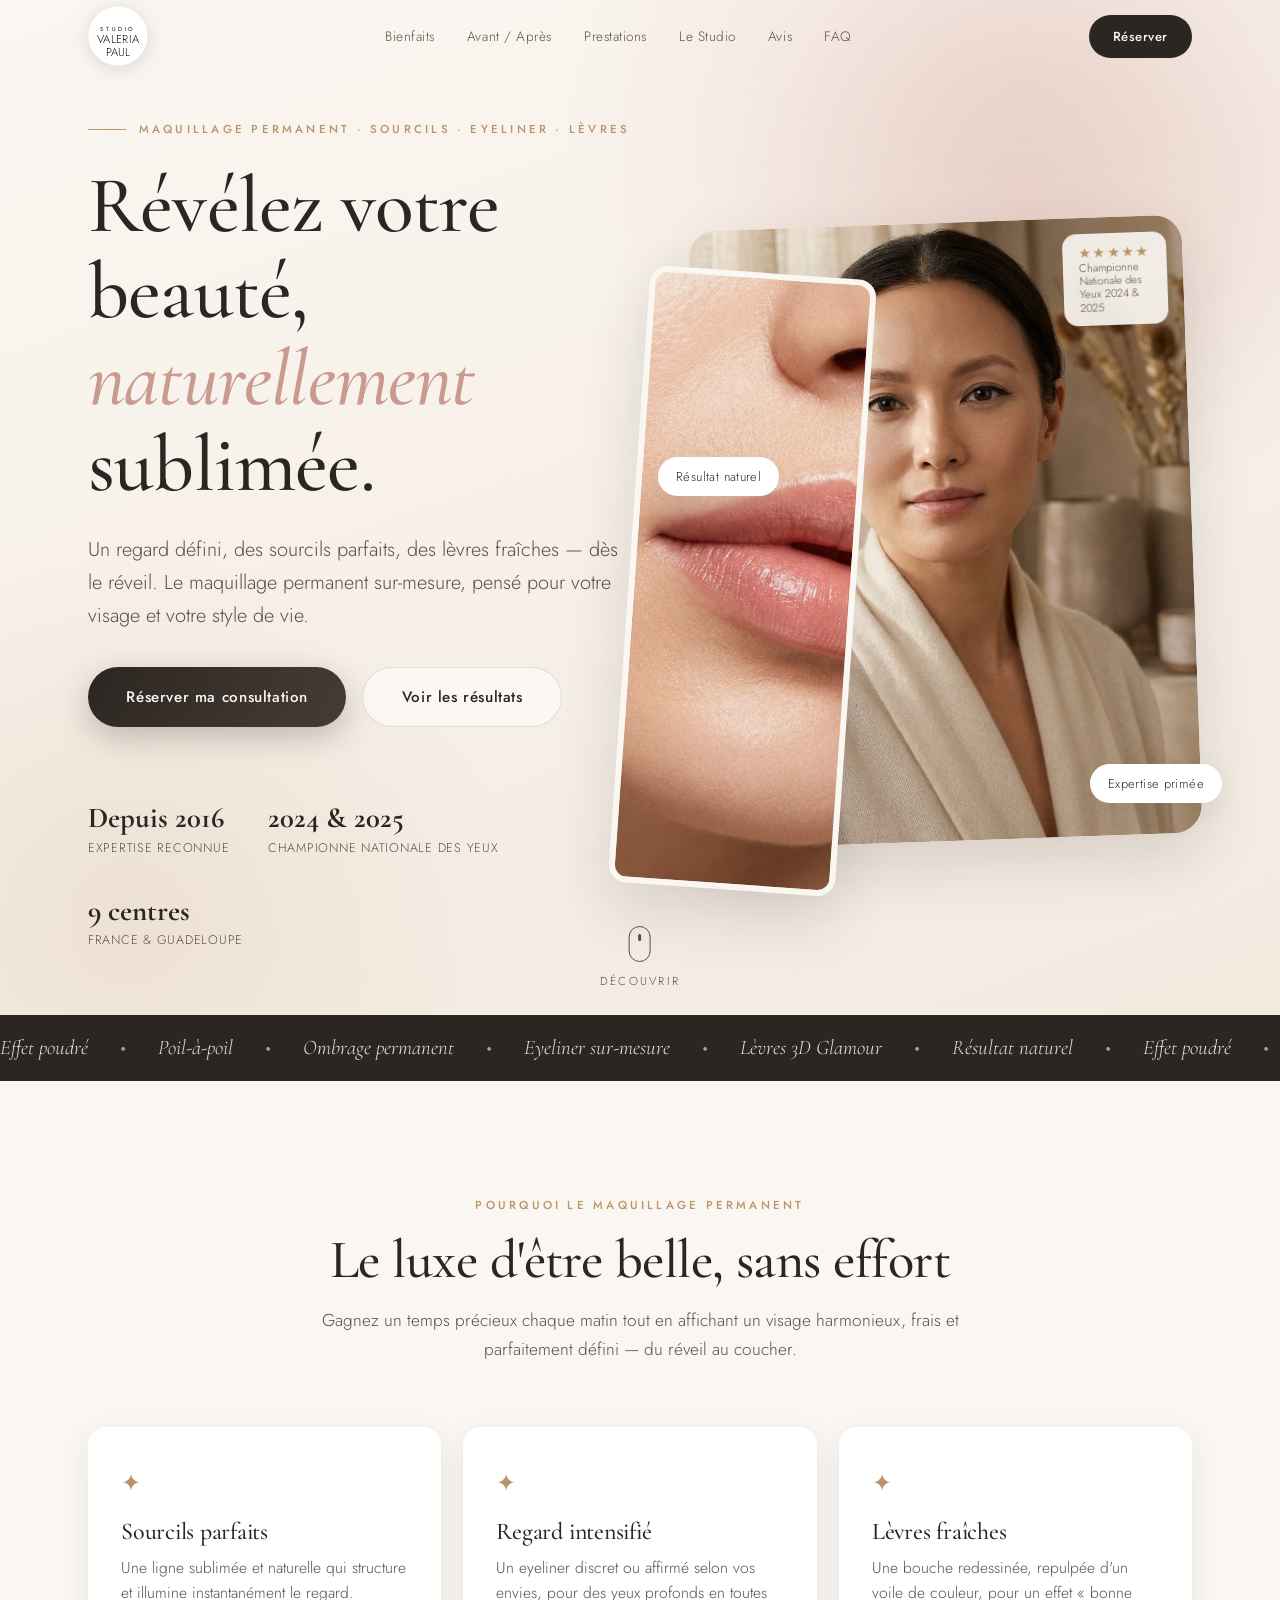
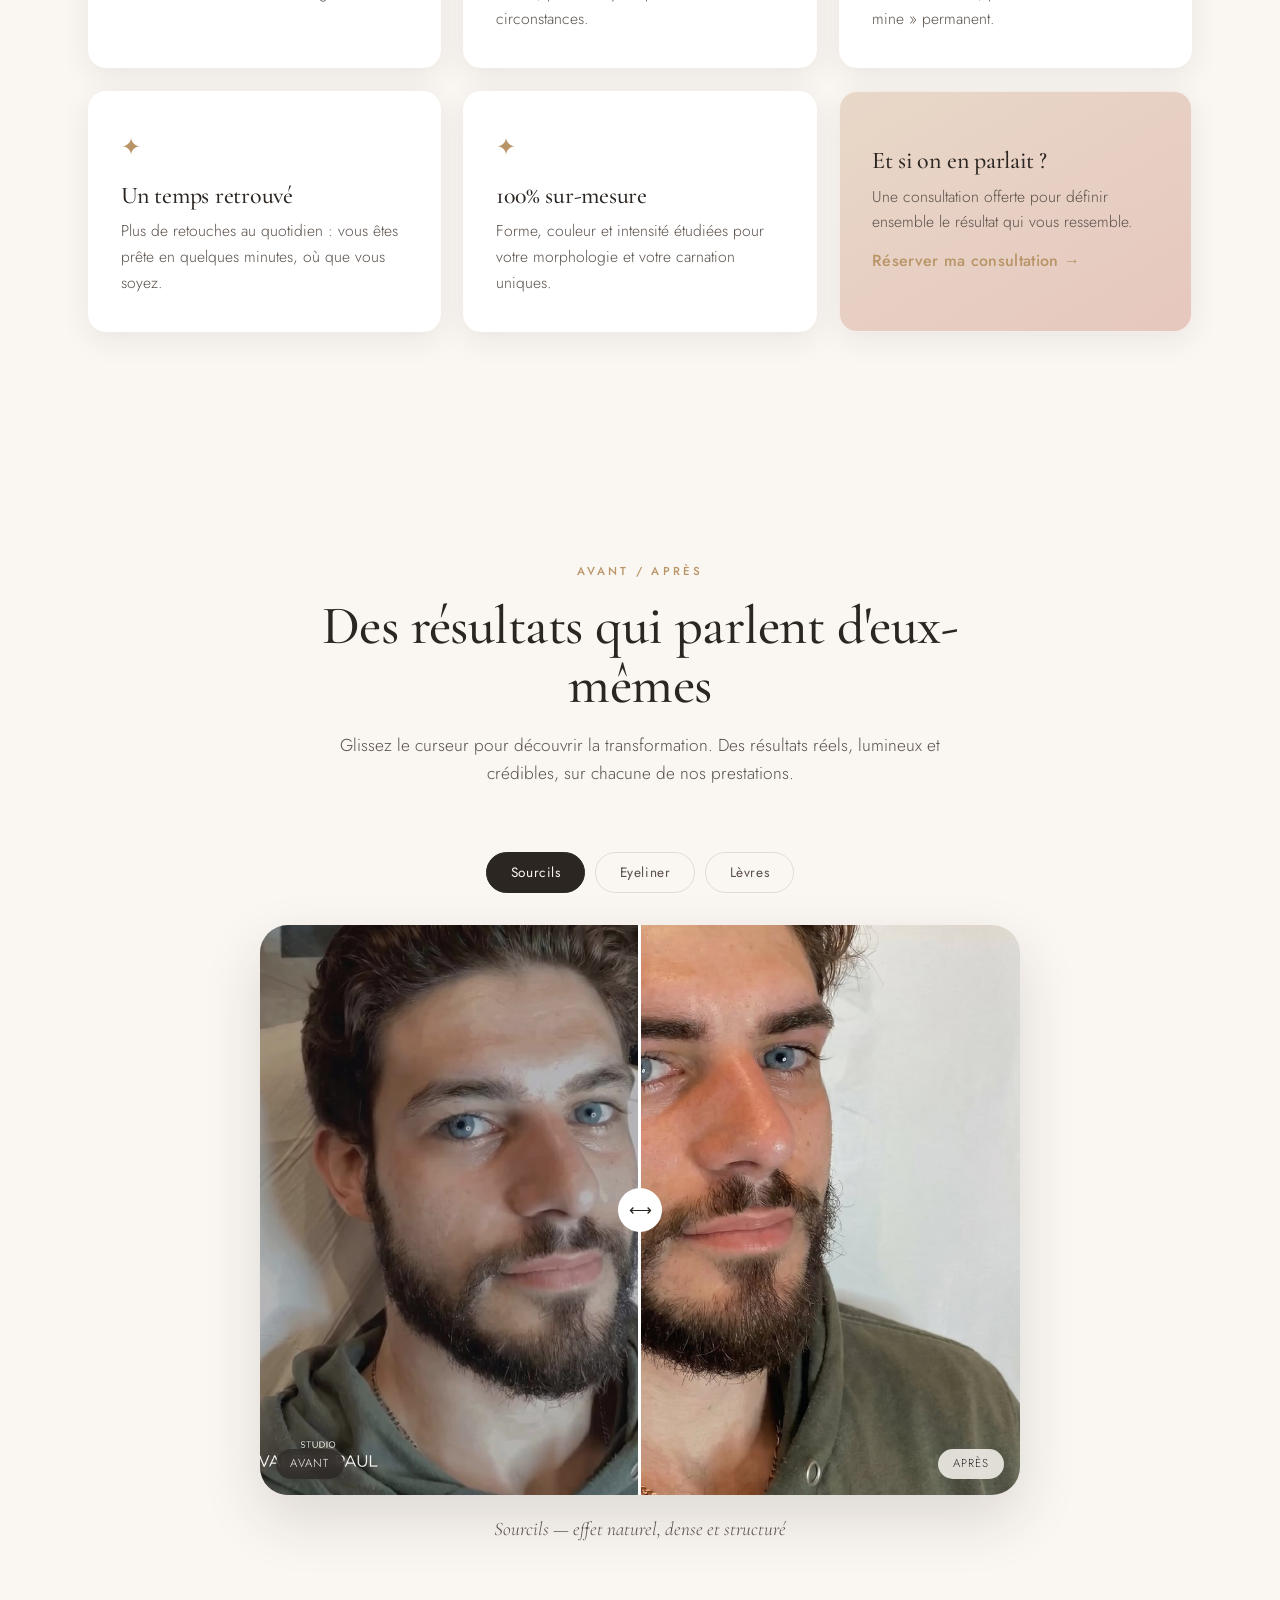
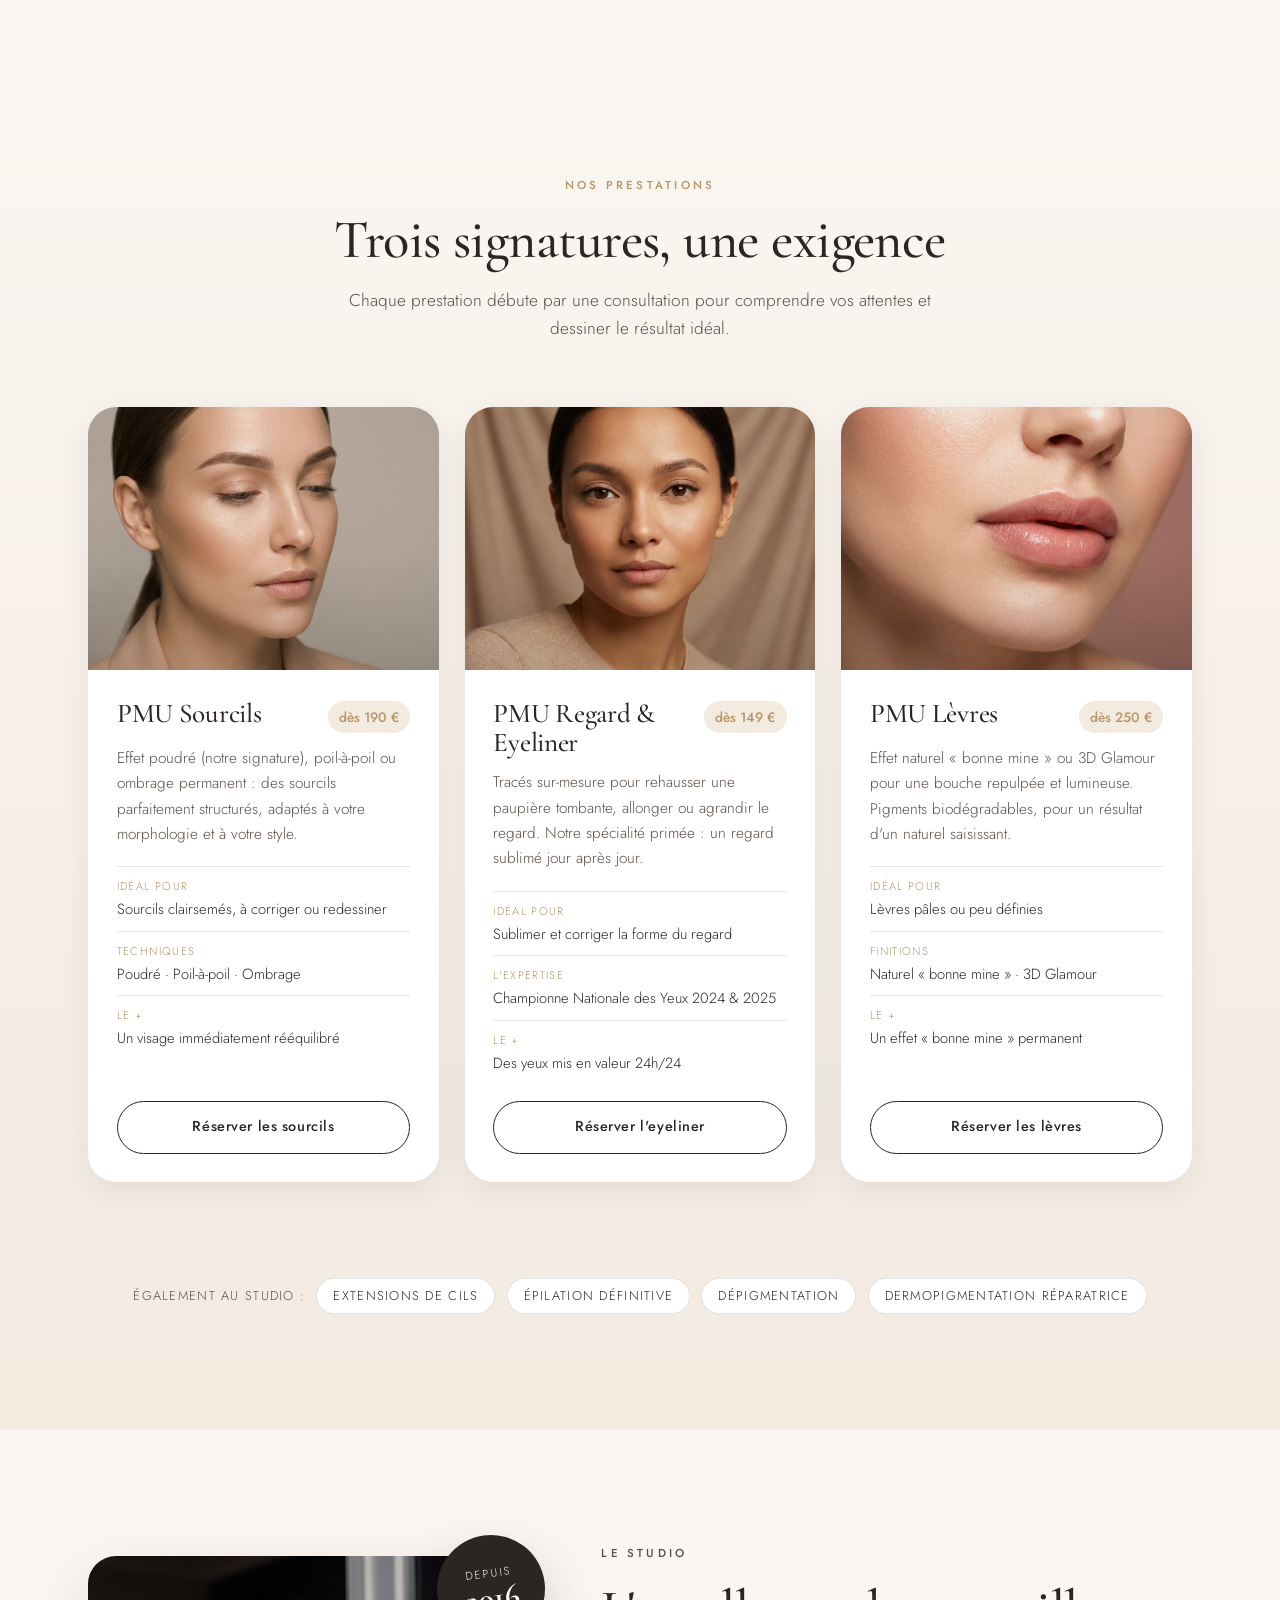
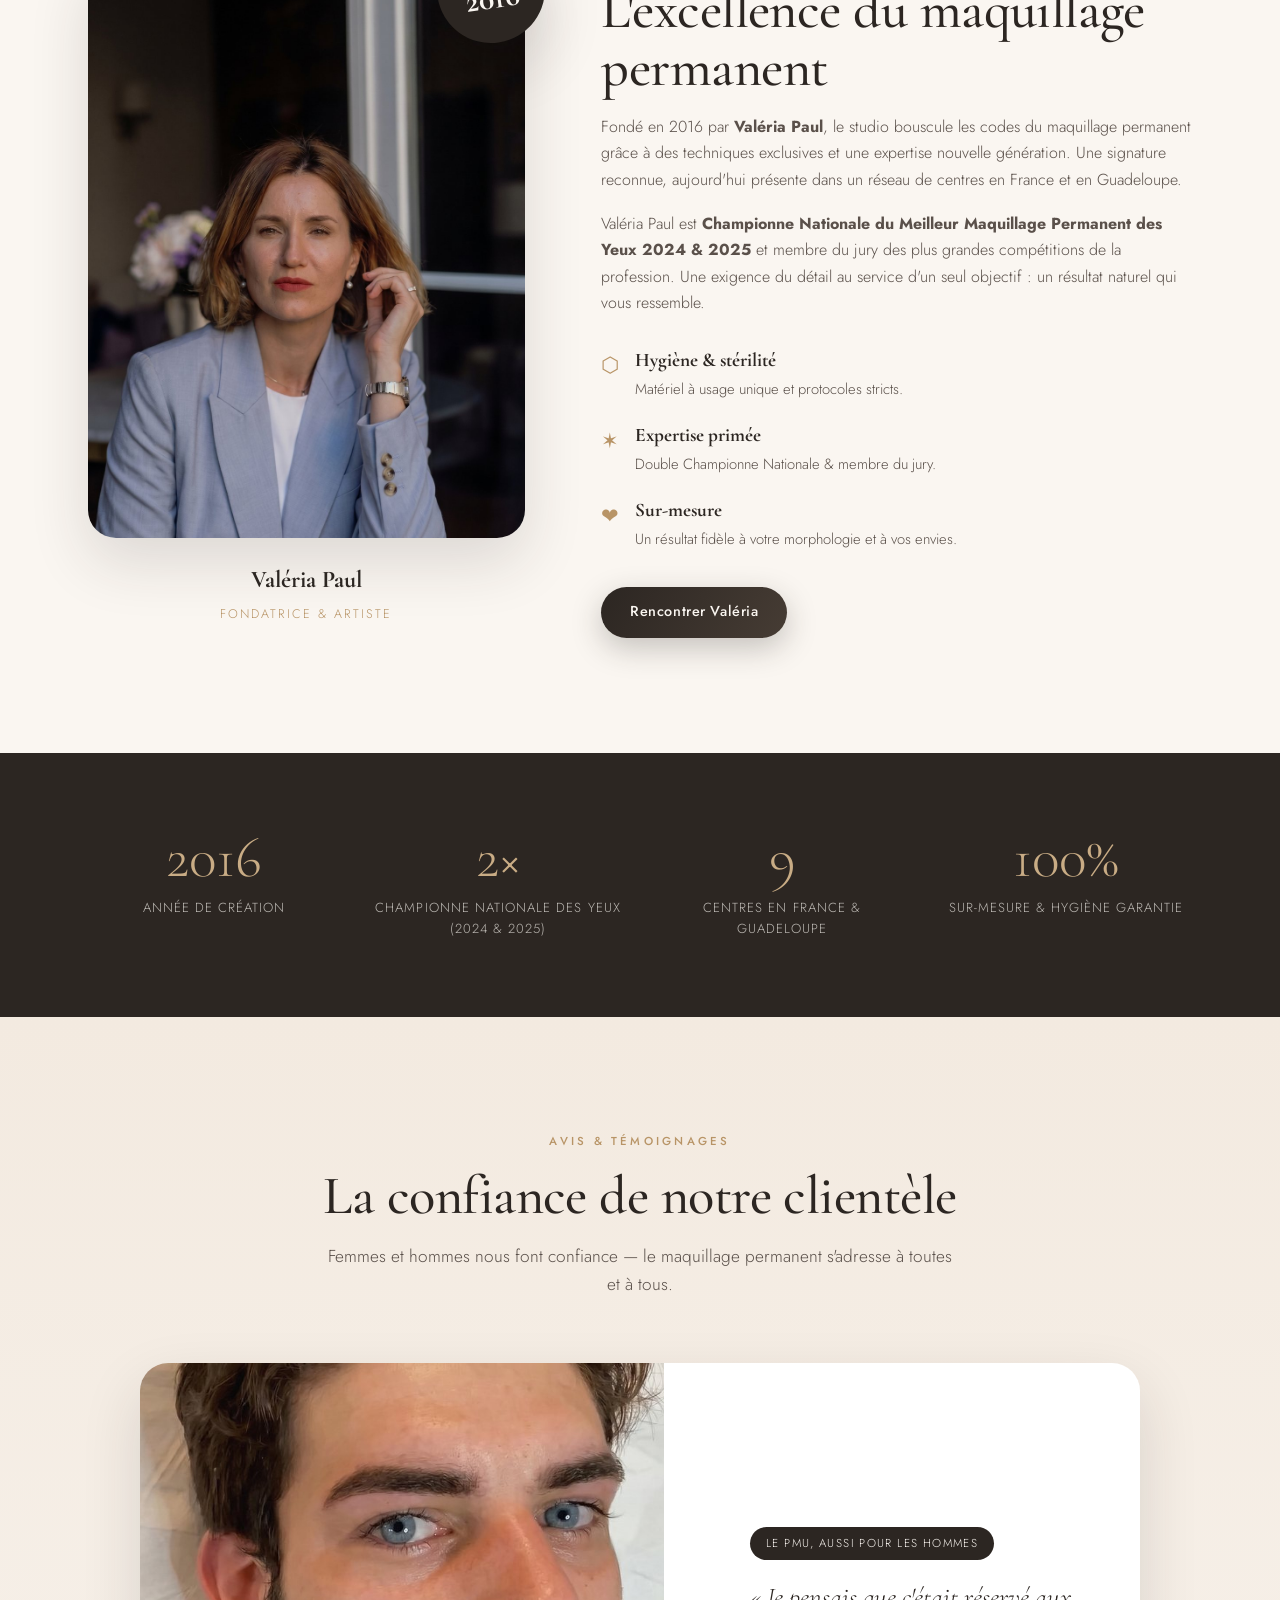
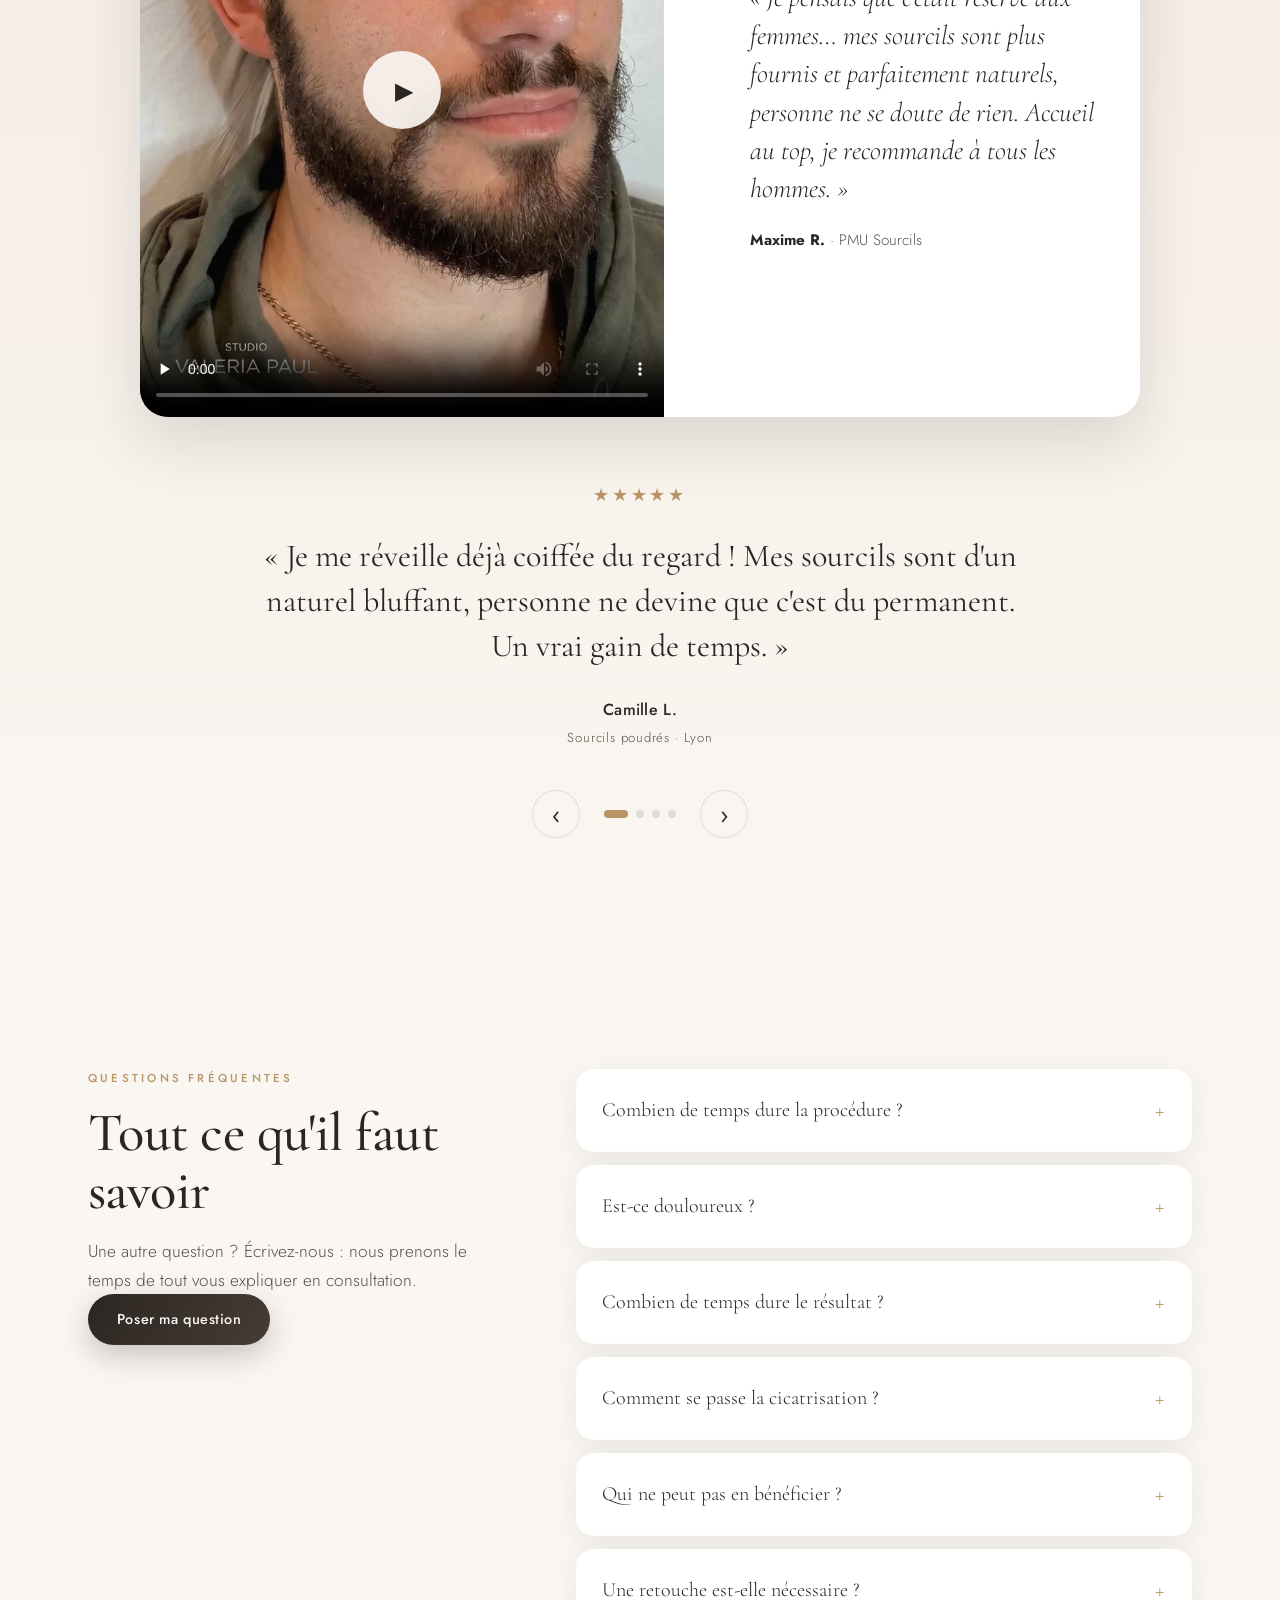
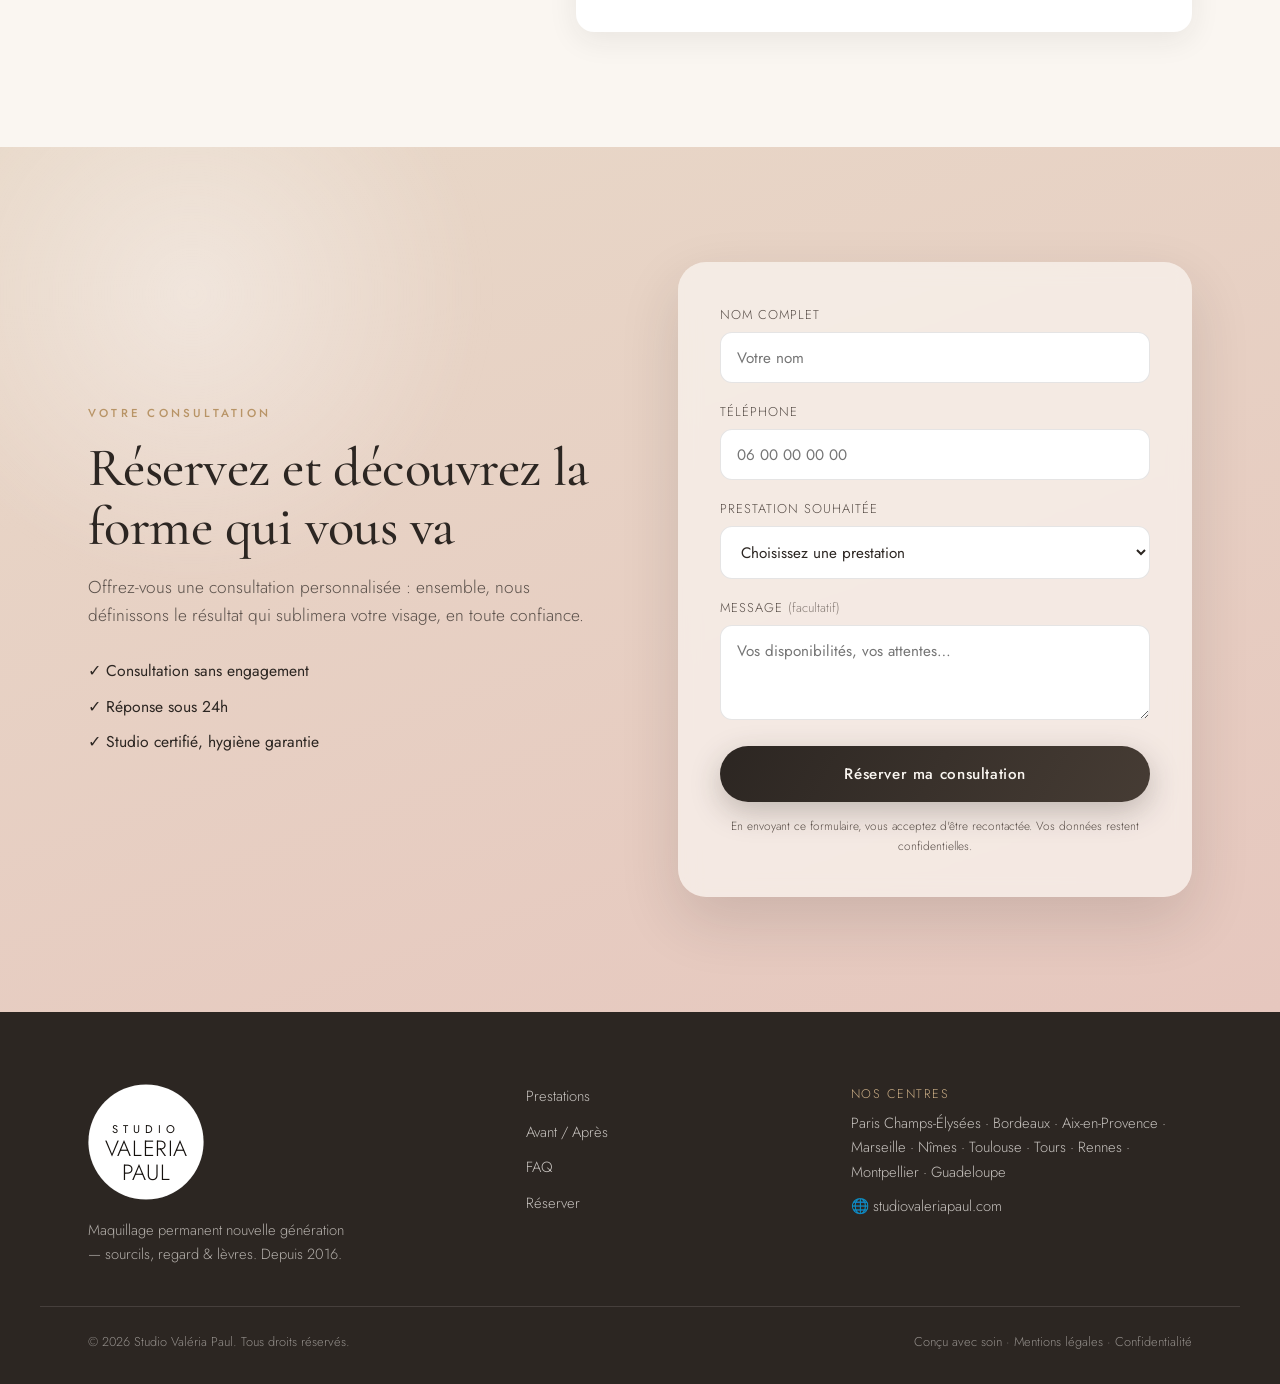
==== index.html @ 7f6e6d6d "Add video testimonial block to reviews (inclusive of men) - Featured video review card in the Avis s" ====
<!DOCTYPE html>
<html lang="fr">
<head>
  <meta charset="UTF-8" />
  <meta name="viewport" content="width=device-width, initial-scale=1.0" />
  <meta name="theme-color" content="#FAF6F1" />
  <title>Studio Valéria Paul — Maquillage Permanent d'Exception</title>
  <meta name="description" content="Studio de maquillage permanent (sourcils, eyeliner, lèvres). Des résultats naturels, durables et sur-mesure. Réservez votre consultation personnalisée." />
  <meta name="author" content="Studio Valéria Paul" />

  <!-- Open Graph -->
  <meta property="og:title" content="Studio Valéria Paul — Maquillage Permanent d'Exception" />
  <meta property="og:description" content="Sourcils, eyeliner et lèvres en maquillage permanent. Un résultat naturel, durable et personnalisé. Réservez votre consultation." />
  <meta property="og:type" content="website" />
  <meta property="og:locale" content="fr_FR" />

  <link rel="preconnect" href="https://fonts.googleapis.com" />
  <link rel="preconnect" href="https://fonts.gstatic.com" crossorigin />
  <link href="https://fonts.googleapis.com/css2?family=Cormorant+Garamond:ital,wght@0,400;0,500;0,600;1,400&family=Jost:wght@300;400;500;600&display=swap" rel="stylesheet" />

  <link rel="stylesheet" href="assets/css/styles.css" />
  <link rel="icon" href="data:image/svg+xml,%3Csvg xmlns='http://www.w3.org/2000/svg' viewBox='0 0 100 100'%3E%3Ccircle cx='50' cy='50' r='49' fill='%23fff' stroke='%23e3d8cd'/%3E%3Ctext x='50' y='62' text-anchor='middle' font-size='44' font-family='Futura,sans-serif' font-weight='300' fill='%2315110e'%3EVP%3C/text%3E%3C/svg%3E" />
</head>
<body>
  <!-- Logo officiel (vectoriel, réutilisable) -->
  <svg width="0" height="0" style="position:absolute;overflow:hidden" aria-hidden="true" focusable="false">
    <symbol id="brandLogo" viewBox="0 0 300 300">
      <circle cx="150" cy="150" r="149" fill="#ffffff" stroke="rgba(44,38,34,0.10)" stroke-width="1" />
      <g fill="#15110e" font-family="'Jost','Century Gothic','Futura',sans-serif" text-anchor="middle">
        <text x="151" y="126" font-size="29" letter-spacing="13" font-weight="400">STUDIO</text>
        <text x="151" y="187" font-size="57" letter-spacing="1.5" font-weight="300">VALERIA</text>
        <text x="151" y="249" font-size="57" letter-spacing="1.5" font-weight="300">PAUL</text>
      </g>
    </symbol>
  </svg>

  <!-- Decorative grain / progress -->
  <div class="scroll-progress" id="scrollProgress" aria-hidden="true"></div>

  <!-- ===================== NAVIGATION ===================== -->
  <header class="nav" id="nav">
    <div class="nav__inner container">
      <a href="#hero" class="nav__brand" aria-label="Studio Valéria Paul — accueil">
        <svg class="nav__logo" aria-hidden="true" focusable="false"><use href="#brandLogo"></use></svg>
      </a>

      <nav class="nav__links" aria-label="Navigation principale">
        <a href="#benefices">Bienfaits</a>
        <a href="#galerie">Avant / Après</a>
        <a href="#services">Prestations</a>
        <a href="#studio">Le Studio</a>
        <a href="#avis">Avis</a>
        <a href="#faq">FAQ</a>
      </nav>

      <a href="#reservation" class="btn btn--nav">Réserver</a>

      <button class="nav__burger" id="navBurger" aria-label="Ouvrir le menu" aria-expanded="false">
        <span></span><span></span><span></span>
      </button>
    </div>

    <div class="nav__mobile" id="navMobile">
      <a href="#benefices">Bienfaits</a>
      <a href="#galerie">Avant / Après</a>
      <a href="#services">Prestations</a>
      <a href="#studio">Le Studio</a>
      <a href="#avis">Avis</a>
      <a href="#faq">FAQ</a>
      <a href="#reservation" class="btn btn--primary">Réserver ma consultation</a>
    </div>
  </header>

  <main>
    <!-- ===================== HERO ===================== -->
    <section class="hero" id="hero">
      <div class="hero__bg" aria-hidden="true"></div>
      <div class="hero__glow" aria-hidden="true"></div>

      <div class="container hero__inner">
        <div class="hero__content">
          <p class="eyebrow reveal" data-reveal>
            <span class="eyebrow__line"></span>
            Maquillage permanent · Sourcils · Eyeliner · Lèvres
          </p>

          <h1 class="hero__title reveal" data-reveal data-reveal-delay="1">
            Révélez votre beauté,<br />
            <span class="hero__title-accent">naturellement</span> sublimée.
          </h1>

          <p class="hero__sub reveal" data-reveal data-reveal-delay="2">
            Un regard défini, des sourcils parfaits, des lèvres fraîches — dès le réveil.
            Le maquillage permanent sur-mesure, pensé pour votre visage et votre style de vie.
          </p>

          <div class="hero__cta reveal" data-reveal data-reveal-delay="3">
            <a href="#reservation" class="btn btn--primary btn--lg">Réserver ma consultation</a>
            <a href="#galerie" class="btn btn--ghost btn--lg">Voir les résultats</a>
          </div>
        </div>

        <div class="hero__visual reveal" data-reveal data-reveal-delay="3">
          <div class="hero__card">
            <div class="hero__photo hero__photo--1"></div>
            <div class="hero__badge">
              <span class="hero__badge-stars">★★★★★</span>
              <span class="hero__badge-text">Championne Nationale des Yeux 2024 &amp; 2025</span>
            </div>
          </div>
          <div class="hero__photo hero__photo--2"></div>
          <div class="hero__floating hero__floating--1">Résultat naturel</div>
          <div class="hero__floating hero__floating--2">Expertise primée</div>
        </div>

        <ul class="hero__trust reveal" data-reveal data-reveal-delay="4">
          <li><strong>Depuis 2016</strong><span>expertise reconnue</span></li>
          <li><strong>2024 &amp; 2025</strong><span>Championne Nationale des Yeux</span></li>
          <li><strong>9 centres</strong><span>France &amp; Guadeloupe</span></li>
        </ul>
      </div>

      <a href="#benefices" class="hero__scroll" aria-label="Faire défiler">
        <span></span>Découvrir
      </a>
    </section>

    <!-- ===================== MARQUEE ===================== -->
    <div class="marquee" aria-hidden="true">
      <div class="marquee__track">
        <span>Effet poudré</span><span>•</span>
        <span>Poil-à-poil</span><span>•</span>
        <span>Ombrage permanent</span><span>•</span>
        <span>Eyeliner sur-mesure</span><span>•</span>
        <span>Lèvres 3D Glamour</span><span>•</span>
        <span>Résultat naturel</span><span>•</span>
        <span>Effet poudré</span><span>•</span>
        <span>Poil-à-poil</span><span>•</span>
        <span>Ombrage permanent</span><span>•</span>
        <span>Eyeliner sur-mesure</span><span>•</span>
        <span>Lèvres 3D Glamour</span><span>•</span>
        <span>Résultat naturel</span><span>•</span>
      </div>
    </div>

    <!-- ===================== BENEFITS ===================== -->
    <section class="section benefits" id="benefices">
      <div class="container">
        <header class="section__head reveal" data-reveal>
          <p class="section__eyebrow">Pourquoi le maquillage permanent</p>
          <h2 class="section__title">Le luxe d'être belle, sans effort</h2>
          <p class="section__lead">
            Gagnez un temps précieux chaque matin tout en affichant un visage harmonieux,
            frais et parfaitement défini — du réveil au coucher.
          </p>
        </header>

        <div class="benefits__grid">
          <article class="benefit-card reveal" data-reveal data-reveal-delay="1">
            <span class="benefit-card__icon">✦</span>
            <h3>Sourcils parfaits</h3>
            <p>Une ligne sublimée et naturelle qui structure et illumine instantanément le regard.</p>
          </article>
          <article class="benefit-card reveal" data-reveal data-reveal-delay="2">
            <span class="benefit-card__icon">✦</span>
            <h3>Regard intensifié</h3>
            <p>Un eyeliner discret ou affirmé selon vos envies, pour des yeux profonds en toutes circonstances.</p>
          </article>
          <article class="benefit-card reveal" data-reveal data-reveal-delay="3">
            <span class="benefit-card__icon">✦</span>
            <h3>Lèvres fraîches</h3>
            <p>Une bouche redessinée, repulpée d'un voile de couleur, pour un effet « bonne mine » permanent.</p>
          </article>
          <article class="benefit-card reveal" data-reveal data-reveal-delay="1">
            <span class="benefit-card__icon">✦</span>
            <h3>Un temps retrouvé</h3>
            <p>Plus de retouches au quotidien : vous êtes prête en quelques minutes, où que vous soyez.</p>
          </article>
          <article class="benefit-card reveal" data-reveal data-reveal-delay="2">
            <span class="benefit-card__icon">✦</span>
            <h3>100% sur-mesure</h3>
            <p>Forme, couleur et intensité étudiées pour votre morphologie et votre carnation uniques.</p>
          </article>
          <article class="benefit-card benefit-card--cta reveal" data-reveal data-reveal-delay="3">
            <h3>Et si on en parlait&nbsp;?</h3>
            <p>Une consultation offerte pour définir ensemble le résultat qui vous ressemble.</p>
            <a href="#reservation" class="link-arrow">Réserver ma consultation →</a>
          </article>
        </div>
      </div>
    </section>

    <!-- ===================== BEFORE / AFTER ===================== -->
    <section class="section gallery" id="galerie">
      <div class="container">
        <header class="section__head reveal" data-reveal>
          <p class="section__eyebrow">Avant / Après</p>
          <h2 class="section__title">Des résultats qui parlent d'eux-mêmes</h2>
          <p class="section__lead">
            Glissez le curseur pour découvrir la transformation. Des résultats réels,
            lumineux et crédibles, sur chacune de nos prestations.
          </p>
        </header>

        <div class="ba-tabs reveal" data-reveal>
          <button class="ba-tab is-active" data-ba="sourcils">Sourcils</button>
          <button class="ba-tab" data-ba="eyeliner">Eyeliner</button>
          <button class="ba-tab" data-ba="levres">Lèvres</button>
        </div>

        <div class="ba reveal" data-reveal id="baSlider" data-active="sourcils">
          <figure class="ba__frame">
            <div class="ba__after" id="baAfter">
              <span class="ba__tag ba__tag--after">Après</span>
            </div>
            <div class="ba__before" id="baBefore">
              <span class="ba__tag ba__tag--before">Avant</span>
            </div>
            <button class="ba__handle" id="baHandle" aria-label="Glisser pour comparer">
              <span class="ba__handle-line"></span>
              <span class="ba__handle-circle">⟷</span>
            </button>
          </figure>
          <figcaption class="ba__caption" id="baCaption">
            Sourcils poudrés — effet naturel et structuré
          </figcaption>
        </div>
      </div>
    </section>

    <!-- ===================== SERVICES ===================== -->
    <section class="section services" id="services">
      <div class="container">
        <header class="section__head reveal" data-reveal>
          <p class="section__eyebrow">Nos prestations</p>
          <h2 class="section__title">Trois signatures, une exigence</h2>
          <p class="section__lead">
            Chaque prestation débute par une consultation pour comprendre vos attentes
            et dessiner le résultat idéal.
          </p>
        </header>

        <div class="services__grid">
          <article class="service-card reveal" data-reveal data-reveal-delay="1">
            <div class="service-card__media service-card__media--brows"></div>
            <div class="service-card__body">
              <div class="service-card__head">
                <h3>PMU Sourcils</h3>
                <span class="service-card__price">dès 190&nbsp;€</span>
              </div>
              <p class="service-card__desc">
                Effet poudré (notre signature), poil-à-poil ou ombrage permanent : des sourcils
                parfaitement structurés, adaptés à votre morphologie et à votre style.
              </p>
              <ul class="service-card__meta">
                <li><span>Idéal pour</span>Sourcils clairsemés, à corriger ou redessiner</li>
                <li><span>Techniques</span>Poudré · Poil-à-poil · Ombrage</li>
                <li><span>Le +</span>Un visage immédiatement rééquilibré</li>
              </ul>
              <a href="#reservation" class="btn btn--outline">Réserver les sourcils</a>
            </div>
          </article>

          <article class="service-card reveal" data-reveal data-reveal-delay="2">
            <div class="service-card__media service-card__media--liner"></div>
            <div class="service-card__body">
              <div class="service-card__head">
                <h3>PMU Regard &amp; Eyeliner</h3>
                <span class="service-card__price">dès 149&nbsp;€</span>
              </div>
              <p class="service-card__desc">
                Tracés sur-mesure pour rehausser une paupière tombante, allonger ou agrandir
                le regard. Notre spécialité primée : un regard sublimé jour après jour.
              </p>
              <ul class="service-card__meta">
                <li><span>Idéal pour</span>Sublimer et corriger la forme du regard</li>
                <li><span>L'expertise</span>Championne Nationale des Yeux 2024 &amp; 2025</li>
                <li><span>Le +</span>Des yeux mis en valeur 24h/24</li>
              </ul>
              <a href="#reservation" class="btn btn--outline">Réserver l'eyeliner</a>
            </div>
          </article>

          <article class="service-card reveal" data-reveal data-reveal-delay="3">
            <div class="service-card__media service-card__media--lips"></div>
            <div class="service-card__body">
              <div class="service-card__head">
                <h3>PMU Lèvres</h3>
                <span class="service-card__price">dès 250&nbsp;€</span>
              </div>
              <p class="service-card__desc">
                Effet naturel « bonne mine » ou 3D Glamour pour une bouche repulpée et lumineuse.
                Pigments biodégradables, pour un résultat d'un naturel saisissant.
              </p>
              <ul class="service-card__meta">
                <li><span>Idéal pour</span>Lèvres pâles ou peu définies</li>
                <li><span>Finitions</span>Naturel « bonne mine » · 3D Glamour</li>
                <li><span>Le +</span>Un effet « bonne mine » permanent</li>
              </ul>
              <a href="#reservation" class="btn btn--outline">Réserver les lèvres</a>
            </div>
          </article>
        </div>

        <p class="services__note reveal" data-reveal>
          Retouches d'entretien personnalisées à 6, 9 ou 12&nbsp;mois selon vos besoins.
        </p>
        <p class="services__more reveal" data-reveal>
          Également au studio&nbsp;:
          <span>Extensions de cils</span>
          <span>Épilation définitive</span>
          <span>Dépigmentation</span>
          <span>Dermopigmentation réparatrice</span>
        </p>
      </div>
    </section>

    <!-- ===================== ABOUT / STUDIO ===================== -->
    <section class="section about" id="studio">
      <div class="container about__inner">
        <div class="about__visual reveal" data-reveal>
          <div class="about__photo" role="img" aria-label="Portrait de Valéria Paul, fondatrice"></div>
          <div class="about__stamp">
            <span>Depuis</span>
            <strong>2016</strong>
          </div>
          <figcaption class="about__caption">
            <strong>Valéria Paul</strong>
            <span>Fondatrice &amp; artiste</span>
          </figcaption>
        </div>

        <div class="about__content reveal" data-reveal data-reveal-delay="2">
          <p class="section__eyebrow">Le Studio</p>
          <h2 class="section__title">L'excellence du maquillage permanent</h2>
          <p>
            Fondé en 2016 par <strong>Valéria Paul</strong>, le studio bouscule les codes du maquillage
            permanent grâce à des techniques exclusives et une expertise nouvelle génération.
            Une signature reconnue, aujourd'hui présente dans un réseau de centres en France et en Guadeloupe.
          </p>
          <p>
            Valéria Paul est <strong>Championne Nationale du Meilleur Maquillage Permanent des Yeux
            2024 &amp; 2025</strong> et membre du jury des plus grandes compétitions de la profession.
            Une exigence du détail au service d'un seul objectif : un résultat naturel qui vous ressemble.
          </p>

          <ul class="about__pillars">
            <li>
              <span class="about__pillar-icon">⬡</span>
              <div><strong>Hygiène &amp; stérilité</strong><p>Matériel à usage unique et protocoles stricts.</p></div>
            </li>
            <li>
              <span class="about__pillar-icon">✶</span>
              <div><strong>Expertise primée</strong><p>Double Championne Nationale &amp; membre du jury.</p></div>
            </li>
            <li>
              <span class="about__pillar-icon">❤</span>
              <div><strong>Sur-mesure</strong><p>Un résultat fidèle à votre morphologie et à vos envies.</p></div>
            </li>
          </ul>

          <a href="#reservation" class="btn btn--primary">Rencontrer Valéria</a>
        </div>
      </div>
    </section>

    <!-- ===================== STATS ===================== -->
    <section class="stats">
      <div class="container stats__grid">
        <div class="stat reveal" data-reveal>
          <span class="stat__num" data-count="2016" data-suffix="">0</span>
          <span class="stat__label">Année de création</span>
        </div>
        <div class="stat reveal" data-reveal data-reveal-delay="1">
          <span class="stat__num" data-count="2" data-suffix="×">0</span>
          <span class="stat__label">Championne Nationale des Yeux (2024 &amp; 2025)</span>
        </div>
        <div class="stat reveal" data-reveal data-reveal-delay="2">
          <span class="stat__num" data-count="9" data-suffix="">0</span>
          <span class="stat__label">Centres en France &amp; Guadeloupe</span>
        </div>
        <div class="stat reveal" data-reveal data-reveal-delay="3">
          <span class="stat__num" data-count="100" data-suffix="%">0</span>
          <span class="stat__label">Sur-mesure &amp; hygiène garantie</span>
        </div>
      </div>
    </section>

    <!-- ===================== TESTIMONIALS ===================== -->
    <section class="section testimonials" id="avis">
      <div class="container">
        <header class="section__head reveal" data-reveal>
          <p class="section__eyebrow">Avis &amp; témoignages</p>
          <h2 class="section__title">La confiance de notre clientèle</h2>
          <p class="section__lead">Femmes et hommes nous font confiance — le maquillage permanent s'adresse à toutes et à tous.</p>
        </header>

        <figure class="video-review reveal" data-reveal>
          <div class="video-review__player" id="videoPlayer">
            <video id="reviewVideo" class="video-review__video" controls playsinline preload="none"
                   poster="assets/img/brows-after.jpg">
              <source src="assets/video/temoignage-sourcils.mp4" type="video/mp4" />
              Votre navigateur ne prend pas en charge la lecture vidéo.
            </video>
            <button class="video-review__play" id="videoPlayBtn" aria-label="Lire le témoignage vidéo">
              <span>▶</span>
            </button>
          </div>
          <figcaption class="video-review__text">
            <span class="video-review__badge">Le PMU, aussi pour les hommes</span>
            <blockquote>« Je pensais que c'était réservé aux femmes… mes sourcils sont plus fournis et parfaitement naturels, personne ne se doute de rien. Accueil au top, je recommande à tous les hommes. »</blockquote>
            <span class="video-review__author"><strong>Maxime R.</strong> · PMU Sourcils</span>
          </figcaption>
        </figure>

        <div class="testimonials__carousel reveal" data-reveal>
          <div class="testimonials__track" id="testiTrack">
            <figure class="testimonial">
              <span class="testimonial__stars">★★★★★</span>
              <blockquote>« Je me réveille déjà coiffée du regard ! Mes sourcils sont d'un naturel bluffant, personne ne devine que c'est du permanent. Un vrai gain de temps. »</blockquote>
              <figcaption><strong>Camille L.</strong><span>Sourcils poudrés · Lyon</span></figcaption>
            </figure>
            <figure class="testimonial">
              <span class="testimonial__stars">★★★★★</span>
              <blockquote>« Accueil chaleureux, hygiène irréprochable et résultat à couper le souffle. Valeria a su exactement comprendre ce que je voulais. »</blockquote>
              <figcaption><strong>Sophie M.</strong><span>Eyeliner · Paris</span></figcaption>
            </figure>
            <figure class="testimonial">
              <span class="testimonial__stars">★★★★★</span>
              <blockquote>« Mes lèvres ont enfin du caractère, tout en restant naturelles. Je n'ose plus sortir sans… sauf que maintenant je n'ai plus besoin de rouge à lèvres ! »</blockquote>
              <figcaption><strong>Inès B.</strong><span>PMU Lèvres · Bordeaux</span></figcaption>
            </figure>
            <figure class="testimonial">
              <span class="testimonial__stars">★★★★★</span>
              <blockquote>« Un travail d'orfèvre. Valeria est à l'écoute, rassurante et perfectionniste. Le résultat dépasse toutes mes attentes, je recommande les yeux fermés. »</blockquote>
              <figcaption><strong>Marie-Claire D.</strong><span>Sourcils &amp; lèvres · Marseille</span></figcaption>
            </figure>
          </div>

          <div class="testimonials__controls">
            <button class="testimonials__btn" id="testiPrev" aria-label="Avis précédent">‹</button>
            <div class="testimonials__dots" id="testiDots" aria-hidden="true"></div>
            <button class="testimonials__btn" id="testiNext" aria-label="Avis suivant">›</button>
          </div>
        </div>
      </div>
    </section>

    <!-- ===================== FAQ ===================== -->
    <section class="section faq" id="faq">
      <div class="container faq__inner">
        <header class="section__head section__head--left reveal" data-reveal>
          <p class="section__eyebrow">Questions fréquentes</p>
          <h2 class="section__title">Tout ce qu'il faut savoir</h2>
          <p class="section__lead">
            Une autre question&nbsp;? Écrivez-nous : nous prenons le temps de tout vous expliquer
            en consultation.
          </p>
          <a href="#reservation" class="btn btn--primary">Poser ma question</a>
        </header>

        <div class="faq__list reveal" data-reveal>
          <details class="faq__item">
            <summary>Combien de temps dure la procédure&nbsp;?</summary>
            <div class="faq__answer"><p>Comptez entre 1h30 et 2h selon la prestation. Ce temps inclut la consultation, le dessin préalable validé ensemble, puis la réalisation en toute douceur.</p></div>
          </details>
          <details class="faq__item">
            <summary>Est-ce douloureux&nbsp;?</summary>
            <div class="faq__answer"><p>L'inconfort reste très léger. Une crème anesthésiante est appliquée pour rendre la séance confortable. La plupart des clientes décrivent de simples picotements.</p></div>
          </details>
          <details class="faq__item">
            <summary>Combien de temps dure le résultat&nbsp;?</summary>
            <div class="faq__answer"><p>Le maquillage permanent tient généralement entre 1 et 3 ans, selon la technique, votre type de peau et votre mode de vie. Une retouche annuelle d'entretien permet de raviver l'éclat.</p></div>
          </details>
          <details class="faq__item">
            <summary>Comment se passe la cicatrisation&nbsp;?</summary>
            <div class="faq__answer"><p>La cicatrisation dure environ 7 à 10 jours. La couleur s'estompe puis se stabilise. Vous repartez avec une fiche de soins détaillée et un suivi personnalisé.</p></div>
          </details>
          <details class="faq__item">
            <summary>Qui ne peut pas en bénéficier&nbsp;?</summary>
            <div class="faq__answer"><p>Le maquillage permanent est déconseillé en cas de grossesse, d'allaitement, de diabète non stabilisé ou de certaines pathologies cutanées. Un échange préalable permet de vérifier votre éligibilité.</p></div>
          </details>
          <details class="faq__item">
            <summary>Une retouche est-elle nécessaire&nbsp;?</summary>
            <div class="faq__answer"><p>Pour un résultat impeccable dans la durée, des retouches d'entretien sont conseillées à 6, 9 ou 12&nbsp;mois selon votre peau et le rendu souhaité. Nous définissons ensemble le rythme idéal lors de la consultation.</p></div>
          </details>
        </div>
      </div>
    </section>

    <!-- ===================== BOOKING / CTA ===================== -->
    <section class="section booking" id="reservation">
      <div class="booking__glow" aria-hidden="true"></div>
      <div class="container booking__inner">
        <div class="booking__intro reveal" data-reveal>
          <p class="section__eyebrow">Votre consultation</p>
          <h2 class="section__title">Réservez et découvrez la forme qui vous va</h2>
          <p class="section__lead">
            Offrez-vous une consultation personnalisée : ensemble, nous définissons le résultat
            qui sublimera votre visage, en toute confiance.
          </p>
          <ul class="booking__trust">
            <li>✓ Consultation sans engagement</li>
            <li>✓ Réponse sous 24h</li>
            <li>✓ Studio certifié, hygiène garantie</li>
          </ul>
        </div>

        <form class="booking__form reveal" data-reveal data-reveal-delay="2" id="bookingForm" novalidate>
          <div class="field">
            <label for="name">Nom complet</label>
            <input type="text" id="name" name="name" placeholder="Votre nom" required />
          </div>
          <div class="field">
            <label for="phone">Téléphone</label>
            <input type="tel" id="phone" name="phone" placeholder="06 00 00 00 00" required />
          </div>
          <div class="field">
            <label for="service">Prestation souhaitée</label>
            <select id="service" name="service" required>
              <option value="" disabled selected>Choisissez une prestation</option>
              <option value="sourcils">PMU Sourcils — dès 190 €</option>
              <option value="regard">PMU Regard &amp; Eyeliner — dès 149 €</option>
              <option value="levres">PMU Lèvres — dès 250 €</option>
              <option value="cils">Extensions de cils</option>
              <option value="epilation">Épilation définitive</option>
              <option value="conseil">Je ne sais pas encore — conseillez-moi</option>
            </select>
          </div>
          <div class="field">
            <label for="message">Message <span>(facultatif)</span></label>
            <textarea id="message" name="message" rows="3" placeholder="Vos disponibilités, vos attentes…"></textarea>
          </div>
          <button type="submit" class="btn btn--primary btn--lg btn--block">Réserver ma consultation</button>
          <p class="booking__legal">En envoyant ce formulaire, vous acceptez d'être recontactée. Vos données restent confidentielles.</p>
          <p class="booking__success" id="bookingSuccess" hidden>Merci ! Votre demande a bien été envoyée. Nous vous recontactons très vite. 💌</p>
        </form>
      </div>
    </section>
  </main>

  <!-- ===================== FOOTER ===================== -->
  <footer class="footer">
    <div class="container footer__inner">
      <div class="footer__brand">
        <svg class="footer__logo" aria-hidden="true" focusable="false"><use href="#brandLogo"></use></svg>
        <p class="footer__tag">Maquillage permanent nouvelle génération — sourcils, regard &amp; lèvres. Depuis 2016.</p>
      </div>
      <nav class="footer__nav" aria-label="Liens de pied de page">
        <a href="#services">Prestations</a>
        <a href="#galerie">Avant / Après</a>
        <a href="#faq">FAQ</a>
        <a href="#reservation">Réserver</a>
      </nav>
      <div class="footer__contact">
        <p class="footer__centres-title">Nos centres</p>
        <p>Paris Champs-Élysées · Bordeaux · Aix-en-Provence · Marseille · Nîmes · Toulouse · Tours · Rennes · Montpellier · Guadeloupe</p>
        <p>🌐 <a href="https://www.studiovaleriapaul.com/" target="_blank" rel="noopener">studiovaleriapaul.com</a></p>
      </div>
    </div>
    <div class="footer__bottom container">
      <p>© <span id="year"></span> Studio Valéria Paul. Tous droits réservés.</p>
      <p>Conçu avec soin · Mentions légales · Confidentialité</p>
    </div>
  </footer>

  <!-- Sticky mobile CTA -->
  <a href="#reservation" class="sticky-cta" id="stickyCta">Réserver ma consultation</a>

  <script src="assets/js/main.js" defer></script>
</body>
</html>
---- assets/css/styles.css ----
/* =========================================================
   Studio Valeria Paul — Landing Page
   Palette: ivoire, nude, beige, rose pâle, accents or/taupe
   ========================================================= */

:root {
  --ivory: #FAF6F1;
  --cream: #F3EAE0;
  --nude: #E8D8C8;
  --rose: #E6C7BE;
  --rose-deep: #C99A8E;
  --taupe: #9B8275;
  --gold: #B89466;
  --gold-soft: #C9AC85;
  --ink: #2C2622;
  --ink-soft: #5A504A;
  --line: rgba(44, 38, 34, 0.12);
  --white: #ffffff;

  --serif: "Cormorant Garamond", Georgia, serif;
  --sans: "Jost", -apple-system, "Segoe UI", sans-serif;

  --container: 1200px;
  --radius: 18px;
  --radius-lg: 28px;
  --shadow-sm: 0 8px 30px rgba(44, 38, 34, 0.08);
  --shadow-md: 0 24px 60px rgba(44, 38, 34, 0.14);
  --ease: cubic-bezier(0.22, 1, 0.36, 1);

  /* ---- Photos (remplaçables par les vraies photos du studio) ----
     Déposez vos images dans assets/img/ puis mettez à jour ces variables.
     Les emplacements sans photo affichent un dégradé élégant de la charte. */
  --hero-img: url("../img/hero-portrait.jpg");
  --lips-img: linear-gradient(0deg, rgba(44,38,34,0.05), rgba(44,38,34,0.05)), url("../img/lips.jpg");
  --brows-img: linear-gradient(0deg, rgba(44,38,34,0.05), rgba(44,38,34,0.05)), url("../img/brows.jpg");
  --liner-img: linear-gradient(0deg, rgba(44,38,34,0.05), rgba(44,38,34,0.05)), url("../img/eyeliner.jpg");
  /* --about-img: url("../img/studio.png"); */
}

/* ---------- Reset ---------- */
*, *::before, *::after { box-sizing: border-box; }
* { margin: 0; padding: 0; }
html { scroll-behavior: smooth; -webkit-text-size-adjust: 100%; }
body {
  font-family: var(--sans);
  color: var(--ink);
  background: var(--ivory);
  line-height: 1.65;
  font-weight: 300;
  overflow-x: hidden;
  -webkit-font-smoothing: antialiased;
}
img { max-width: 100%; display: block; }
a { color: inherit; text-decoration: none; }
ul { list-style: none; }
button { font-family: inherit; cursor: pointer; border: none; background: none; }

.container {
  width: 100%;
  max-width: var(--container);
  margin-inline: auto;
  padding-inline: clamp(1.25rem, 4vw, 3rem);
}

/* ---------- Typography ---------- */
h1, h2, h3 { font-family: var(--serif); font-weight: 500; line-height: 1.08; letter-spacing: -0.01em; }
.section__title {
  font-size: clamp(2rem, 4.5vw, 3.4rem);
  color: var(--ink);
  margin-bottom: 1rem;
}
.eyebrow, .section__eyebrow {
  font-family: var(--sans);
  text-transform: uppercase;
  letter-spacing: 0.28em;
  font-size: 0.72rem;
  font-weight: 500;
  color: var(--gold);
}
.section__eyebrow { display: block; margin-bottom: 1rem; }

/* ---------- Scroll progress ---------- */
.scroll-progress {
  position: fixed; top: 0; left: 0; height: 3px; width: 0;
  background: linear-gradient(90deg, var(--gold), var(--rose-deep));
  z-index: 200; transition: width 0.1s linear;
}

/* ---------- Buttons ---------- */
.btn {
  display: inline-flex; align-items: center; justify-content: center;
  gap: 0.5rem;
  font-family: var(--sans); font-weight: 500; font-size: 0.9rem;
  letter-spacing: 0.04em;
  padding: 0.85rem 1.8rem; border-radius: 100px;
  transition: transform 0.4s var(--ease), box-shadow 0.4s var(--ease), background 0.4s var(--ease), color 0.4s var(--ease);
  position: relative; overflow: hidden; white-space: nowrap;
}
.btn--primary {
  background: linear-gradient(120deg, var(--ink), #463c34);
  color: var(--ivory);
  box-shadow: 0 10px 30px rgba(44, 38, 34, 0.25);
}
.btn--primary:hover { transform: translateY(-3px); box-shadow: 0 16px 40px rgba(44, 38, 34, 0.35); }
.btn--primary::after {
  content: ""; position: absolute; inset: 0;
  background: linear-gradient(120deg, transparent, rgba(255,255,255,0.25), transparent);
  transform: translateX(-120%); transition: transform 0.6s var(--ease);
}
.btn--primary:hover::after { transform: translateX(120%); }
.btn--ghost { background: rgba(255,255,255,0.5); color: var(--ink); border: 1px solid var(--line); backdrop-filter: blur(6px); }
.btn--ghost:hover { background: var(--white); transform: translateY(-3px); }
.btn--outline { background: transparent; color: var(--ink); border: 1px solid var(--ink); }
.btn--outline:hover { background: var(--ink); color: var(--ivory); }
.btn--lg { padding: 1.05rem 2.4rem; font-size: 0.95rem; }
.btn--block { width: 100%; }
.btn--nav { padding: 0.65rem 1.5rem; background: var(--ink); color: var(--ivory); font-size: 0.82rem; }
.btn--nav:hover { transform: translateY(-2px); }

.link-arrow { color: var(--gold); font-weight: 500; letter-spacing: 0.02em; transition: gap 0.3s; display: inline-block; }
.link-arrow:hover { color: var(--rose-deep); }

/* ---------- Navigation ---------- */
.nav {
  position: fixed; top: 0; left: 0; right: 0; z-index: 100;
  transition: background 0.4s var(--ease), box-shadow 0.4s var(--ease), padding 0.4s var(--ease);
  padding: 0.4rem 0;
}
.nav.is-scrolled {
  background: rgba(250, 246, 241, 0.85);
  backdrop-filter: blur(14px);
  box-shadow: 0 1px 0 var(--line);
}
.nav__inner { display: flex; align-items: center; justify-content: space-between; gap: 1.5rem; }
.nav__brand { display: flex; align-items: center; gap: 0.7rem; }
.nav__logo { width: 60px; height: 60px; display: block; border-radius: 50%; filter: drop-shadow(0 3px 10px rgba(44,38,34,0.14)); transition: transform 0.4s var(--ease); }
.nav__brand:hover .nav__logo { transform: scale(1.04); }
.nav__brand-mark {
  display: grid; place-items: center;
  width: 42px; height: 42px; border-radius: 50%;
  background: linear-gradient(135deg, var(--gold-soft), var(--rose-deep));
  color: var(--white); font-family: var(--serif); font-weight: 600; font-size: 1.1rem;
  letter-spacing: 0.02em;
}
.nav__brand-text { font-family: var(--serif); font-size: 1.25rem; font-weight: 500; line-height: 1.1; }
.nav__brand-text em { font-style: italic; color: var(--rose-deep); }
.nav__links { display: flex; gap: 2rem; }
.nav__links a {
  font-size: 0.85rem; letter-spacing: 0.04em; color: var(--ink-soft);
  position: relative; padding: 0.3rem 0; transition: color 0.3s;
}
.nav__links a::after {
  content: ""; position: absolute; left: 0; bottom: 0; height: 1px; width: 0;
  background: var(--gold); transition: width 0.35s var(--ease);
}
.nav__links a:hover { color: var(--ink); }
.nav__links a:hover::after { width: 100%; }

.nav__burger { display: none; flex-direction: column; gap: 5px; width: 30px; padding: 6px 0; }
.nav__burger span { display: block; height: 2px; width: 100%; background: var(--ink); border-radius: 2px; transition: transform 0.3s, opacity 0.3s; }
.nav__burger.is-open span:nth-child(1) { transform: translateY(7px) rotate(45deg); }
.nav__burger.is-open span:nth-child(2) { opacity: 0; }
.nav__burger.is-open span:nth-child(3) { transform: translateY(-7px) rotate(-45deg); }

.nav__mobile {
  display: none; flex-direction: column; gap: 0.4rem;
  background: var(--ivory); padding: 0 clamp(1.25rem, 4vw, 3rem);
  max-height: 0; overflow: hidden;
  opacity: 0; visibility: hidden; pointer-events: none;
  box-shadow: var(--shadow-sm);
  transition: max-height 0.45s var(--ease), opacity 0.3s var(--ease), padding 0.45s var(--ease), visibility 0s linear 0.45s;
}
.nav__mobile a { padding: 0.8rem 0; font-size: 1.05rem; border-bottom: 1px solid var(--line); color: var(--ink-soft); }
.nav__mobile a:last-child { border: none; margin-top: 0.8rem; }
.nav__mobile.is-open {
  max-height: 460px; opacity: 1; visibility: visible; pointer-events: auto;
  padding: 1rem clamp(1.25rem, 4vw, 3rem) 1.6rem;
  transition: max-height 0.45s var(--ease), opacity 0.3s var(--ease), padding 0.45s var(--ease), visibility 0s;
}

/* ---------- Hero ---------- */
.hero {
  position: relative; min-height: 100svh; display: flex; align-items: center;
  padding: 7rem 0 4rem; overflow: hidden;
}
.hero__bg {
  position: absolute; inset: 0; z-index: -2;
  background:
    radial-gradient(60% 70% at 80% 10%, rgba(230,199,190,0.45), transparent 60%),
    radial-gradient(50% 60% at 10% 90%, rgba(232,216,200,0.6), transparent 60%),
    linear-gradient(160deg, var(--ivory), var(--cream));
}
.hero__glow {
  position: absolute; top: -10%; right: -5%; width: 50vw; height: 50vw; z-index: -1;
  background: radial-gradient(circle, rgba(201,154,142,0.25), transparent 65%);
  filter: blur(20px); animation: float 14s ease-in-out infinite;
}
@keyframes float { 0%,100% { transform: translate(0,0); } 50% { transform: translate(-30px, 30px); } }

.hero__inner {
  display: grid; grid-template-columns: 1.05fr 0.95fr;
  grid-template-areas: "content visual" "trust visual";
  column-gap: clamp(2rem, 5vw, 4rem); row-gap: 2rem;
  align-items: center;
}
.hero__content { grid-area: content; }
.hero__visual { grid-area: visual; }
.hero__trust { grid-area: trust; align-self: start; }
.eyebrow { display: inline-flex; align-items: center; gap: 0.8rem; margin-bottom: 1.5rem; }
.eyebrow__line { width: 38px; height: 1px; background: var(--gold); }
.hero__title { font-size: clamp(2.6rem, 6.5vw, 5rem); margin-bottom: 1.5rem; }
.hero__title-accent { font-style: italic; color: var(--rose-deep); position: relative; }
.hero__sub { font-size: clamp(1.05rem, 1.6vw, 1.25rem); color: var(--ink-soft); max-width: 30em; margin-bottom: 2.2rem; }
.hero__cta { display: flex; flex-wrap: wrap; gap: 1rem; margin-bottom: 2.8rem; }

.hero__trust { display: flex; gap: clamp(1.2rem, 3vw, 2.8rem); flex-wrap: wrap; }
.hero__trust li { display: flex; flex-direction: column; }
.hero__trust strong { font-family: var(--serif); font-size: 1.8rem; color: var(--ink); line-height: 1; }
.hero__trust span { font-size: 0.78rem; letter-spacing: 0.06em; text-transform: uppercase; color: var(--ink-soft); margin-top: 0.3rem; }

/* Hero visual */
.hero__visual { position: relative; aspect-ratio: 4/5; }
.hero__card {
  position: absolute; inset: 0; border-radius: var(--radius-lg); overflow: hidden;
  box-shadow: var(--shadow-md); transform: rotate(-2deg);
}
.hero__photo {
  width: 100%; height: 100%;
  background-size: cover; background-position: center;
  background-color: var(--nude);
  background-image:
    linear-gradient(135deg, rgba(201,154,142,0.35), rgba(232,216,200,0.5)),
    var(--hero-img, none);
}
.hero__photo--1 { background-image: var(--hero-img, linear-gradient(135deg, var(--rose), var(--nude))); }
.hero__photo--2 {
  position: absolute; bottom: -8%; left: -14%; width: 46%; aspect-ratio: 3/4;
  border-radius: var(--radius); overflow: hidden; box-shadow: var(--shadow-md);
  transform: rotate(4deg); border: 6px solid var(--ivory); z-index: 3;
  background-image: var(--lips-img, linear-gradient(135deg, var(--rose-deep), var(--rose)));
}
.hero__badge {
  position: absolute; top: 1rem; right: 1rem; z-index: 4;
  background: rgba(250,246,241,0.92); backdrop-filter: blur(8px);
  padding: 0.7rem 1rem; border-radius: 14px; box-shadow: var(--shadow-sm);
  display: flex; flex-direction: column; line-height: 1.2;
}
.hero__badge-stars { color: var(--gold); font-size: 0.85rem; letter-spacing: 0.1em; }
.hero__badge-text { font-size: 0.7rem; color: var(--ink-soft); max-width: 12ch; }
.hero__floating {
  position: absolute; z-index: 5; background: var(--white);
  padding: 0.55rem 1.1rem; border-radius: 100px; font-size: 0.8rem;
  box-shadow: var(--shadow-sm); letter-spacing: 0.03em; color: var(--ink);
  animation: bob 5s ease-in-out infinite;
}
.hero__floating--1 { top: 38%; left: -8%; }
.hero__floating--2 { bottom: 6%; right: -6%; animation-delay: 1.5s; }
@keyframes bob { 0%,100% { transform: translateY(0); } 50% { transform: translateY(-10px); } }

.hero__scroll {
  position: absolute; bottom: 1.5rem; left: 50%; transform: translateX(-50%);
  display: flex; flex-direction: column; align-items: center; gap: 0.6rem;
  font-size: 0.72rem; letter-spacing: 0.2em; text-transform: uppercase; color: var(--ink-soft);
}
.hero__scroll span {
  width: 22px; height: 36px; border: 1.5px solid var(--ink-soft); border-radius: 14px; position: relative;
}
.hero__scroll span::after {
  content: ""; position: absolute; top: 7px; left: 50%; transform: translateX(-50%);
  width: 3px; height: 7px; background: var(--ink-soft); border-radius: 2px;
  animation: scrolldot 1.8s infinite;
}
@keyframes scrolldot { 0% { opacity: 0; top: 7px; } 40% { opacity: 1; } 80% { opacity: 0; top: 18px; } }

/* ---------- Marquee ---------- */
.marquee {
  background: var(--ink); color: var(--ivory); overflow: hidden; padding: 1rem 0;
  white-space: nowrap;
}
.marquee__track { display: inline-flex; gap: 2rem; align-items: center; animation: marquee 28s linear infinite; }
.marquee__track span { font-family: var(--serif); font-style: italic; font-size: 1.3rem; opacity: 0.9; }
.marquee__track span:nth-child(even) { color: var(--gold-soft); font-style: normal; }
@keyframes marquee { to { transform: translateX(-50%); } }

/* ---------- Sections ---------- */
.section { padding: clamp(4rem, 9vw, 8rem) 0; }
.section__head { max-width: 640px; margin: 0 auto clamp(2.5rem, 5vw, 4rem); text-align: center; }
.section__head--left { text-align: left; margin-inline: 0; }
.section__lead { color: var(--ink-soft); font-size: 1.08rem; }

/* ---------- Benefits ---------- */
.benefits__grid { display: grid; grid-template-columns: repeat(3, 1fr); gap: 1.4rem; }
.benefit-card {
  background: var(--white); border-radius: var(--radius); padding: 2.2rem 2rem;
  box-shadow: var(--shadow-sm); border: 1px solid rgba(255,255,255,0.6);
  transition: transform 0.5s var(--ease), box-shadow 0.5s var(--ease);
  position: relative; overflow: hidden;
}
.benefit-card::before {
  content: ""; position: absolute; top: 0; left: 0; width: 100%; height: 3px;
  background: linear-gradient(90deg, var(--gold), var(--rose-deep));
  transform: scaleX(0); transform-origin: left; transition: transform 0.5s var(--ease);
}
.benefit-card:hover { transform: translateY(-8px); box-shadow: var(--shadow-md); }
.benefit-card:hover::before { transform: scaleX(1); }
.benefit-card__icon { color: var(--gold); font-size: 1.5rem; display: block; margin-bottom: 1rem; }
.benefit-card h3 { font-size: 1.5rem; margin-bottom: 0.6rem; }
.benefit-card p { color: var(--ink-soft); font-size: 0.98rem; }
.benefit-card--cta { background: linear-gradient(150deg, var(--nude), var(--rose)); display: flex; flex-direction: column; justify-content: center; }
.benefit-card--cta .link-arrow { margin-top: 0.8rem; }

/* ---------- Before / After ---------- */
.ba-tabs { display: flex; justify-content: center; gap: 0.6rem; margin-bottom: 2rem; flex-wrap: wrap; }
.ba-tab {
  padding: 0.6rem 1.5rem; border-radius: 100px; font-size: 0.85rem; letter-spacing: 0.04em;
  color: var(--ink-soft); border: 1px solid var(--line); transition: all 0.35s var(--ease);
}
.ba-tab.is-active { background: var(--ink); color: var(--ivory); border-color: var(--ink); }
.ba { max-width: 760px; margin: 0 auto; }
.ba__frame {
  position: relative; aspect-ratio: 4/3; border-radius: var(--radius-lg); overflow: hidden;
  box-shadow: var(--shadow-md); user-select: none; cursor: ew-resize;
}
.ba__before, .ba__after { position: absolute; inset: 0; background-size: cover; background-position: center; }
.ba__after { background-image: var(--ba-after, linear-gradient(135deg, var(--rose-deep), var(--nude))); }
.ba__before {
  width: 50%; overflow: hidden; border-right: 2px solid var(--white);
  background-image: var(--ba-before, linear-gradient(135deg, #b9a99a, #d8cabc));
  filter: saturate(0.85);
}
.ba__before { background-size: cover; }
.ba__tag {
  position: absolute; bottom: 1rem; padding: 0.35rem 0.9rem; border-radius: 100px;
  font-size: 0.72rem; letter-spacing: 0.1em; text-transform: uppercase; backdrop-filter: blur(6px);
}
.ba__tag--before { left: 1rem; background: rgba(44,38,34,0.7); color: var(--ivory); }
.ba__tag--after { right: 1rem; background: rgba(250,246,241,0.85); color: var(--ink); }
.ba__handle {
  position: absolute; top: 0; bottom: 0; left: 50%; width: 44px; transform: translateX(-50%);
  display: grid; place-items: center; z-index: 5;
}
.ba__handle-line { position: absolute; top: 0; bottom: 0; left: 50%; width: 2px; background: var(--white); transform: translateX(-50%); }
.ba__handle-circle {
  width: 44px; height: 44px; border-radius: 50%; background: var(--white); color: var(--ink);
  display: grid; place-items: center; box-shadow: var(--shadow-md); font-size: 1rem; position: relative; z-index: 2;
}
.ba__caption { text-align: center; margin-top: 1.2rem; color: var(--ink-soft); font-family: var(--serif); font-style: italic; font-size: 1.2rem; }

/* ---------- Services ---------- */
.services { background: linear-gradient(180deg, var(--ivory), var(--cream)); }
.services__grid { display: grid; grid-template-columns: repeat(3, 1fr); gap: 1.6rem; }
.service-card {
  background: var(--white); border-radius: var(--radius-lg); overflow: hidden;
  box-shadow: var(--shadow-sm); display: flex; flex-direction: column;
  transition: transform 0.5s var(--ease), box-shadow 0.5s var(--ease);
}
.service-card:hover { transform: translateY(-10px); box-shadow: var(--shadow-md); }
.service-card__media { aspect-ratio: 4/3; background-size: cover; background-position: center; position: relative; }
.service-card__media::after { content: ""; position: absolute; inset: 0; background: linear-gradient(180deg, transparent 55%, rgba(44,38,34,0.12)); }
.service-card__media--brows { background-image: var(--brows-img, linear-gradient(135deg, var(--nude), var(--taupe))); }
.service-card__media--liner { background-image: var(--liner-img, linear-gradient(135deg, var(--rose), var(--rose-deep))); }
.service-card__media--lips { background-image: var(--lips-img, linear-gradient(135deg, var(--rose-deep), var(--gold-soft))); }
.service-card__body { padding: 1.8rem; display: flex; flex-direction: column; flex: 1; }
.service-card__head { display: flex; align-items: baseline; justify-content: space-between; gap: 1rem; margin-bottom: 0.8rem; }
.service-card__head h3 { font-size: 1.7rem; }
.service-card__price { font-family: var(--sans); font-weight: 500; font-size: 0.85rem; color: var(--gold); white-space: nowrap; background: var(--cream); padding: 0.3rem 0.7rem; border-radius: 100px; }
.service-card__desc { color: var(--ink-soft); font-size: 0.96rem; margin-bottom: 1.2rem; }
.service-card__meta { display: flex; flex-direction: column; gap: 0.6rem; margin-bottom: 1.6rem; }
.service-card__meta li { display: flex; flex-direction: column; font-size: 0.92rem; border-top: 1px solid var(--line); padding-top: 0.6rem; }
.service-card__meta span { font-size: 0.7rem; letter-spacing: 0.12em; text-transform: uppercase; color: var(--gold); margin-bottom: 0.1rem; }
.service-card .btn { margin-top: auto; }
.services__note { text-align: center; margin-top: 2.5rem; color: var(--ink-soft); font-style: italic; font-family: var(--serif); font-size: 1.25rem; }
.services__more { text-align: center; margin-top: 1.4rem; display: flex; flex-wrap: wrap; justify-content: center; align-items: center; gap: 0.7rem; font-size: 0.8rem; letter-spacing: 0.1em; text-transform: uppercase; color: var(--ink-soft); }
.services__more span { background: var(--white); border: 1px solid var(--line); padding: 0.4rem 1rem; border-radius: 100px; color: var(--ink); }

/* ---------- About ---------- */
.about__inner { display: grid; grid-template-columns: 0.85fr 1.15fr; gap: clamp(2rem, 6vw, 5rem); align-items: center; }
.about__visual { position: relative; }
/* Portrait de la fondatrice Valéria Paul */
.about__photo {
  aspect-ratio: 3/4; border-radius: var(--radius-lg); box-shadow: var(--shadow-md);
  background-image: url("../img/founder.jpg");
  background-repeat: no-repeat;
  background-size: cover;
  background-position: 50% 22%;
}
.about__caption {
  text-align: center; margin-top: 1.4rem;
}
.about__caption strong { display: block; font-family: var(--serif); font-size: 1.5rem; color: var(--ink); }
.about__caption span { font-size: 0.78rem; letter-spacing: 0.16em; text-transform: uppercase; color: var(--gold); }
.about__stamp {
  position: absolute; top: -1.3rem; right: -1.3rem;
  width: 108px; height: 108px; border-radius: 50%;
  background: var(--ink); color: var(--ivory); display: grid; place-content: center; text-align: center;
  box-shadow: var(--shadow-md); rotate: -8deg;
}
.about__stamp span { font-size: 0.7rem; letter-spacing: 0.18em; text-transform: uppercase; }
.about__stamp strong { font-family: var(--serif); font-size: 2rem; line-height: 1; }
.about__content > p { color: var(--ink-soft); margin-bottom: 1.1rem; }
.about__pillars { display: flex; flex-direction: column; gap: 1.2rem; margin: 1.8rem 0 2.2rem; }
.about__pillars li { display: flex; gap: 1rem; align-items: flex-start; }
.about__pillar-icon { color: var(--gold); font-size: 1.3rem; flex-shrink: 0; margin-top: 0.2rem; }
.about__pillars strong { display: block; font-family: var(--serif); font-size: 1.2rem; }
.about__pillars p { color: var(--ink-soft); font-size: 0.92rem; }

/* ---------- Stats ---------- */
.stats { background: var(--ink); color: var(--ivory); padding: clamp(3rem, 6vw, 5rem) 0; }
.stats__grid { display: grid; grid-template-columns: repeat(4, 1fr); gap: 2rem; text-align: center; }
.stat__num { font-family: var(--serif); font-size: clamp(2.4rem, 5vw, 3.6rem); color: var(--gold-soft); display: block; line-height: 1; }
.stat__label { font-size: 0.82rem; letter-spacing: 0.08em; text-transform: uppercase; color: rgba(250,246,241,0.7); margin-top: 0.6rem; display: block; }

/* ---------- Testimonials ---------- */
.testimonials { background: linear-gradient(180deg, var(--cream), var(--ivory)); }

/* ---------- Témoignage vidéo ---------- */
.video-review {
  display: grid; grid-template-columns: 1.1fr 0.9fr; gap: clamp(1.5rem, 4vw, 3rem);
  align-items: center; max-width: 1000px; margin: 0 auto clamp(2.5rem, 5vw, 4rem);
  background: var(--white); border-radius: var(--radius-lg); overflow: hidden; box-shadow: var(--shadow-md);
}
.video-review__player { position: relative; aspect-ratio: 4/5; background: var(--nude); overflow: hidden; }
.video-review__video { width: 100%; height: 100%; object-fit: cover; display: block; background: var(--ink); }
.video-review__play {
  position: absolute; inset: 0; margin: auto; width: 78px; height: 78px; border-radius: 50%;
  background: rgba(250,246,241,0.92); color: var(--ink); display: grid; place-items: center;
  font-size: 1.5rem; box-shadow: var(--shadow-md); transition: transform 0.35s var(--ease), opacity 0.3s;
}
.video-review__play span { margin-left: 4px; }
.video-review__play:hover { transform: scale(1.08); }
.video-review__player.is-playing .video-review__play { opacity: 0; pointer-events: none; }
.video-review__text { padding: clamp(1.6rem, 3vw, 2.6rem); }
.video-review__badge {
  display: inline-block; background: var(--ink); color: var(--ivory);
  font-size: 0.72rem; letter-spacing: 0.12em; text-transform: uppercase;
  padding: 0.45rem 1rem; border-radius: 100px; margin-bottom: 1.2rem;
}
.video-review__text blockquote {
  font-family: var(--serif); font-size: clamp(1.3rem, 2.2vw, 1.7rem); line-height: 1.4;
  color: var(--ink); margin-bottom: 1.2rem; font-style: italic;
}
.video-review__author { color: var(--ink-soft); font-size: 0.95rem; }
.video-review__author strong { color: var(--ink); }
.testimonials__carousel { max-width: 820px; margin: 0 auto; position: relative; overflow: hidden; }
.testimonials__track { display: flex; transition: transform 0.6s var(--ease); }
.testimonial {
  min-width: 100%; padding: 0 clamp(0.5rem, 3vw, 2rem); text-align: center;
  display: flex; flex-direction: column; align-items: center;
}
.testimonial__stars { color: var(--gold); letter-spacing: 0.15em; font-size: 1.1rem; margin-bottom: 1.5rem; }
.testimonial blockquote { font-family: var(--serif); font-size: clamp(1.3rem, 3vw, 2rem); line-height: 1.4; color: var(--ink); margin-bottom: 1.8rem; font-weight: 400; }
.testimonial figcaption strong { font-family: var(--sans); font-weight: 500; display: block; letter-spacing: 0.02em; }
.testimonial figcaption span { font-size: 0.82rem; color: var(--ink-soft); letter-spacing: 0.06em; }
.testimonials__controls { display: flex; align-items: center; justify-content: center; gap: 1.5rem; margin-top: 2.5rem; }
.testimonials__btn { width: 48px; height: 48px; border-radius: 50%; border: 1px solid var(--line); font-size: 1.5rem; color: var(--ink); transition: all 0.3s; display: grid; place-items: center; }
.testimonials__btn:hover { background: var(--ink); color: var(--ivory); }
.testimonials__dots { display: flex; gap: 0.5rem; }
.testimonials__dots button { width: 8px; height: 8px; border-radius: 50%; background: var(--line); transition: all 0.3s; }
.testimonials__dots button.is-active { background: var(--gold); width: 24px; border-radius: 4px; }

/* ---------- FAQ ---------- */
.faq__inner { display: grid; grid-template-columns: 0.8fr 1.2fr; gap: clamp(2rem, 6vw, 5rem); align-items: start; }
.faq__list { display: flex; flex-direction: column; gap: 0.8rem; }
.faq__item { background: var(--white); border-radius: var(--radius); box-shadow: var(--shadow-sm); overflow: hidden; border: 1px solid rgba(255,255,255,0.6); }
.faq__item summary {
  list-style: none; cursor: pointer; padding: 1.3rem 1.6rem;
  font-family: var(--serif); font-size: 1.25rem; color: var(--ink);
  display: flex; justify-content: space-between; align-items: center; gap: 1rem;
}
.faq__item summary::-webkit-details-marker { display: none; }
.faq__item summary::after { content: "+"; font-size: 1.5rem; color: var(--gold); transition: transform 0.35s var(--ease); flex-shrink: 0; }
.faq__item[open] summary::after { transform: rotate(45deg); }
.faq__answer { padding: 0 1.6rem; max-height: 0; overflow: hidden; transition: max-height 0.4s var(--ease), padding 0.4s var(--ease); }
.faq__item[open] .faq__answer { padding: 0 1.6rem 1.4rem; max-height: 260px; }
.faq__answer p { color: var(--ink-soft); font-size: 0.98rem; }

/* ---------- Booking ---------- */
.booking { position: relative; background: linear-gradient(160deg, var(--nude), var(--rose)); overflow: hidden; }
.booking__glow { position: absolute; top: -20%; left: -10%; width: 50vw; height: 50vw; background: radial-gradient(circle, rgba(255,255,255,0.4), transparent 65%); filter: blur(10px); }
.booking__inner { position: relative; display: grid; grid-template-columns: 1fr 1fr; gap: clamp(2rem, 6vw, 5rem); align-items: center; }
.booking__intro .section__title { color: var(--ink); }
.booking__trust { margin-top: 1.8rem; display: flex; flex-direction: column; gap: 0.6rem; }
.booking__trust li { font-size: 0.98rem; color: var(--ink); font-weight: 400; }
.booking__form { background: rgba(250,246,241,0.7); backdrop-filter: blur(10px); padding: clamp(1.6rem, 4vw, 2.6rem); border-radius: var(--radius-lg); box-shadow: var(--shadow-md); }
.field { margin-bottom: 1.1rem; }
.field label { display: block; font-size: 0.8rem; letter-spacing: 0.08em; text-transform: uppercase; color: var(--ink-soft); margin-bottom: 0.45rem; }
.field label span { text-transform: none; letter-spacing: 0; opacity: 0.7; }
.field input, .field select, .field textarea {
  width: 100%; padding: 0.85rem 1rem; border: 1px solid var(--line); border-radius: 12px;
  background: var(--white); font-family: var(--sans); font-size: 0.95rem; color: var(--ink);
  transition: border-color 0.3s, box-shadow 0.3s; resize: vertical;
}
.field input:focus, .field select:focus, .field textarea:focus { outline: none; border-color: var(--gold); box-shadow: 0 0 0 3px rgba(184,148,102,0.15); }
.field input.is-invalid, .field select.is-invalid { border-color: #c0584f; box-shadow: 0 0 0 3px rgba(192,88,79,0.12); }
.booking__legal { font-size: 0.74rem; color: var(--ink-soft); margin-top: 0.9rem; text-align: center; }
.booking__success { margin-top: 1rem; text-align: center; color: #4a7c59; font-weight: 500; background: rgba(74,124,89,0.1); padding: 0.9rem; border-radius: 12px; }

/* ---------- Footer ---------- */
.footer { background: var(--ink); color: var(--ivory); padding: clamp(3rem, 6vw, 4.5rem) 0 2rem; }
.footer__inner { display: grid; grid-template-columns: 1.4fr 1fr 1.2fr; gap: 2.5rem; padding-bottom: 2.5rem; border-bottom: 1px solid rgba(250,246,241,0.12); }
.footer__logo { width: 116px; height: 116px; display: block; margin-bottom: 1.1rem; }
.footer__name { font-family: var(--serif); font-size: 1.4rem; margin: 0.8rem 0 0.5rem; }
.footer__name em { color: var(--gold-soft); font-style: italic; }
.footer__tag { color: rgba(250,246,241,0.65); font-size: 0.92rem; max-width: 30ch; }
.footer__nav { display: flex; flex-direction: column; gap: 0.7rem; }
.footer__nav a { color: rgba(250,246,241,0.75); font-size: 0.92rem; transition: color 0.3s; }
.footer__nav a:hover { color: var(--gold-soft); }
.footer__contact p { color: rgba(250,246,241,0.75); font-size: 0.92rem; margin-bottom: 0.6rem; }
.footer__centres-title { color: var(--gold-soft) !important; letter-spacing: 0.12em; text-transform: uppercase; font-size: 0.78rem !important; margin-bottom: 0.4rem !important; }
.footer__contact a:hover { color: var(--gold-soft); }
.footer__bottom { display: flex; justify-content: space-between; gap: 1rem; flex-wrap: wrap; padding-top: 1.5rem; color: rgba(250,246,241,0.5); font-size: 0.8rem; }

/* ---------- Sticky mobile CTA ---------- */
.sticky-cta {
  position: fixed; bottom: 1rem; left: 1rem; right: 1rem; z-index: 90;
  background: var(--ink); color: var(--ivory); text-align: center; padding: 1rem;
  border-radius: 100px; box-shadow: var(--shadow-md); font-weight: 500; letter-spacing: 0.03em;
  transform: translateY(150%); transition: transform 0.45s var(--ease); display: none;
}
.sticky-cta.is-visible { transform: translateY(0); }

/* ---------- Reveal animations ---------- */
.reveal { opacity: 0; transform: translateY(34px); transition: opacity 0.8s var(--ease), transform 0.8s var(--ease); }
.reveal.is-visible { opacity: 1; transform: none; }
.reveal[data-reveal-delay="1"] { transition-delay: 0.1s; }
.reveal[data-reveal-delay="2"] { transition-delay: 0.2s; }
.reveal[data-reveal-delay="3"] { transition-delay: 0.3s; }
.reveal[data-reveal-delay="4"] { transition-delay: 0.4s; }

/* ---------- Responsive ---------- */
@media (max-width: 980px) {
  .nav__links { display: none; }
  .nav .btn--nav { display: none; }
  .nav__burger { display: flex; }
  .nav__mobile { display: flex; }

  /* Hero : empilé, ordre titre → image → repères de confiance */
  .hero { min-height: auto; padding: 5.5rem 0 3rem; }
  .hero__inner {
    display: flex; flex-direction: column;
    grid-template-areas: none; align-items: stretch; gap: 1.6rem;
  }
  .hero__content { order: 1; }
  .hero__visual {
    order: 2; aspect-ratio: auto; height: 46vh; max-height: 420px;
    max-width: 420px; width: 100%; margin: 0 auto;
  }
  .hero__trust { order: 3; justify-content: space-between; gap: 1rem; }
  .hero__sub { margin-bottom: 1.6rem; }
  .hero__cta { margin-bottom: 0; }
  .hero__scroll { display: none; }

  .benefits__grid, .services__grid { grid-template-columns: repeat(2, 1fr); }
  .about__inner, .faq__inner, .booking__inner { grid-template-columns: 1fr; }
  .about__visual { max-width: 380px; }
  .stats__grid { grid-template-columns: repeat(2, 1fr); gap: 2.5rem 1rem; }
  .faq__inner .section__head--left { text-align: center; }
  .video-review { grid-template-columns: 1fr; max-width: 480px; }
  .video-review__player { aspect-ratio: 4/5; }
  .video-review__text { text-align: center; }
}
@media (max-width: 600px) {
  .benefits__grid, .services__grid { grid-template-columns: 1fr; }
  .hero { padding-top: 5rem; }
  .hero__title { font-size: clamp(2.2rem, 9vw, 3rem); margin-bottom: 1rem; }
  .hero__sub { font-size: 1rem; margin-bottom: 1.4rem; }
  .hero__cta .btn { flex: 1 1 auto; }
  .hero__visual { height: 42vh; }
  .hero__floating { display: none; }
  .hero__trust strong { font-size: 1.4rem; }
  .hero__trust span { font-size: 0.7rem; }
  .footer__inner { grid-template-columns: 1fr; gap: 1.8rem; }
  .sticky-cta { display: block; }
  .hero__photo--2 { width: 42%; }
  .nav__logo { width: 50px; height: 50px; }
  .footer__logo { width: 96px; height: 96px; }
  /* Marge basse pour ne pas masquer le contenu sous le CTA fixe */
  body { padding-bottom: 4.5rem; }
}

/* ---------- Reduced motion ---------- */
@media (prefers-reduced-motion: reduce) {
  *, *::before, *::after { animation-duration: 0.001ms !important; animation-iteration-count: 1 !important; transition-duration: 0.001ms !important; scroll-behavior: auto !important; }
  .reveal { opacity: 1; transform: none; }
}
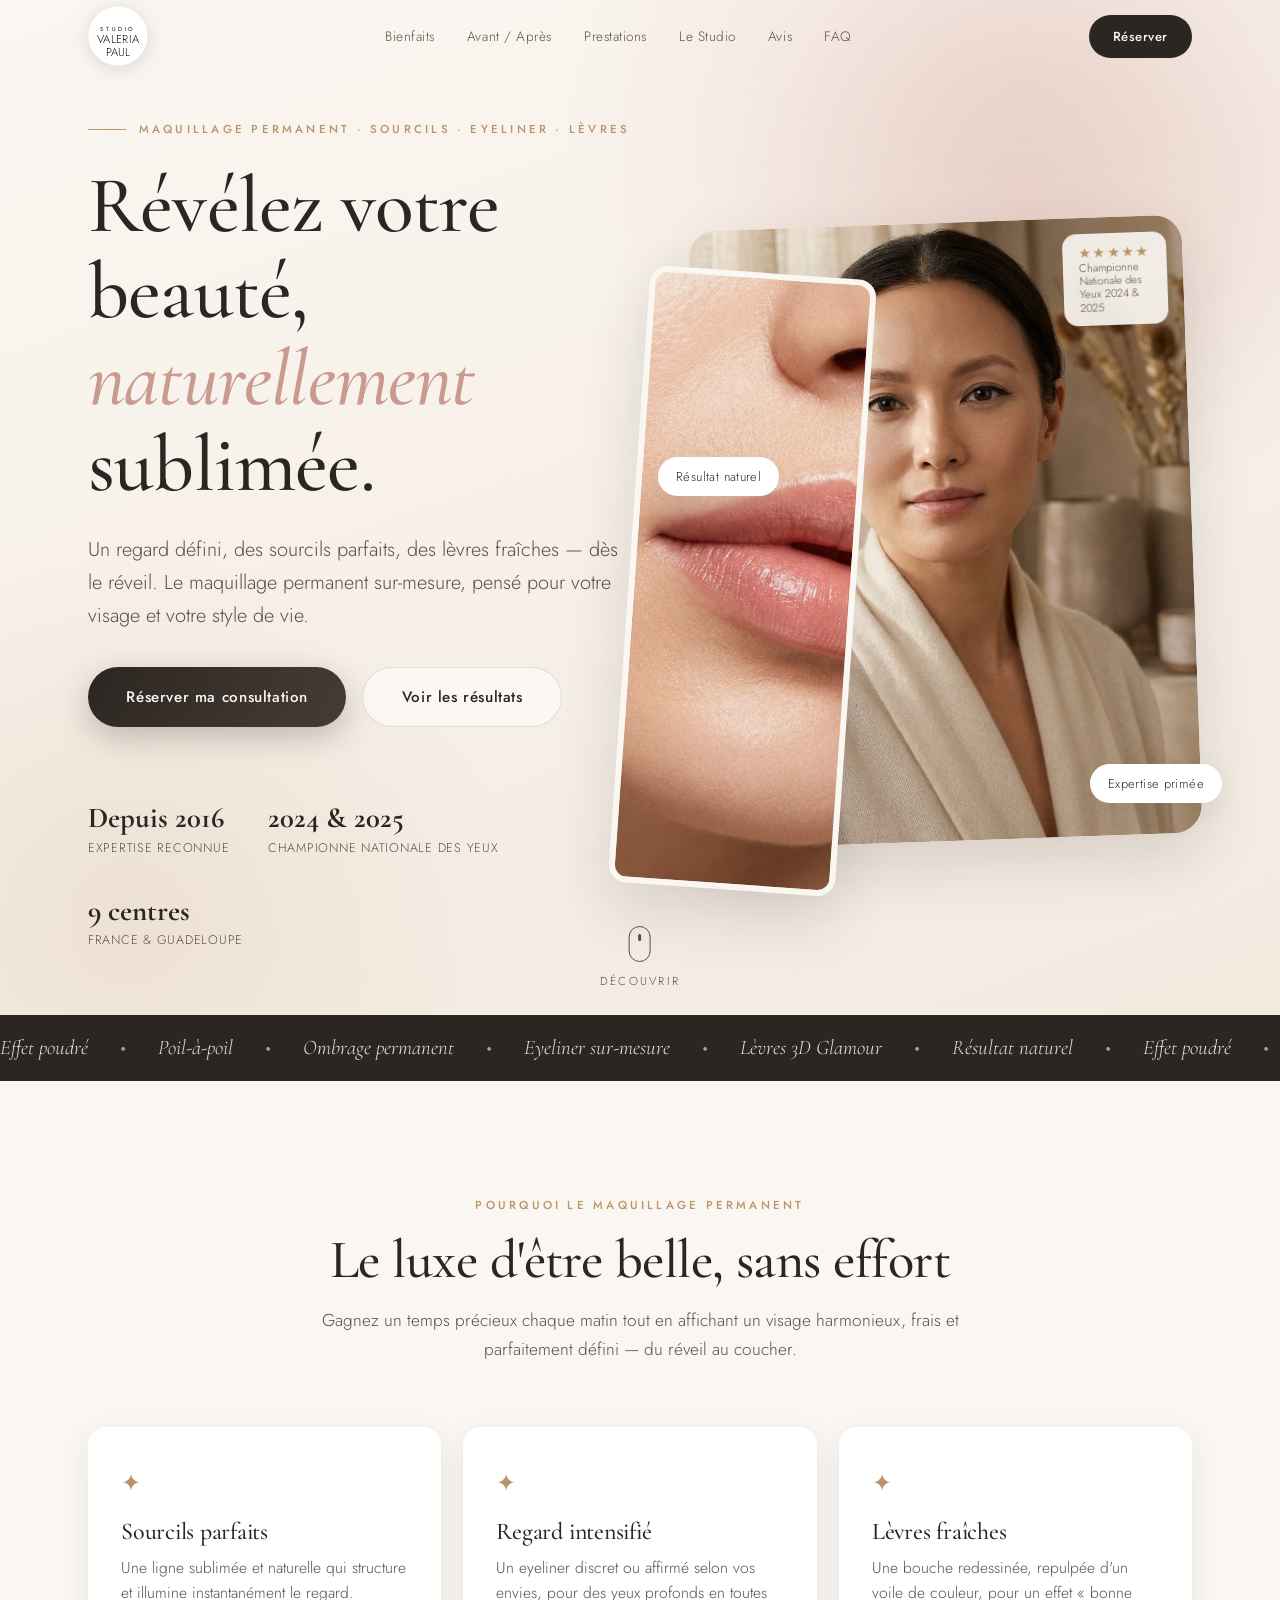
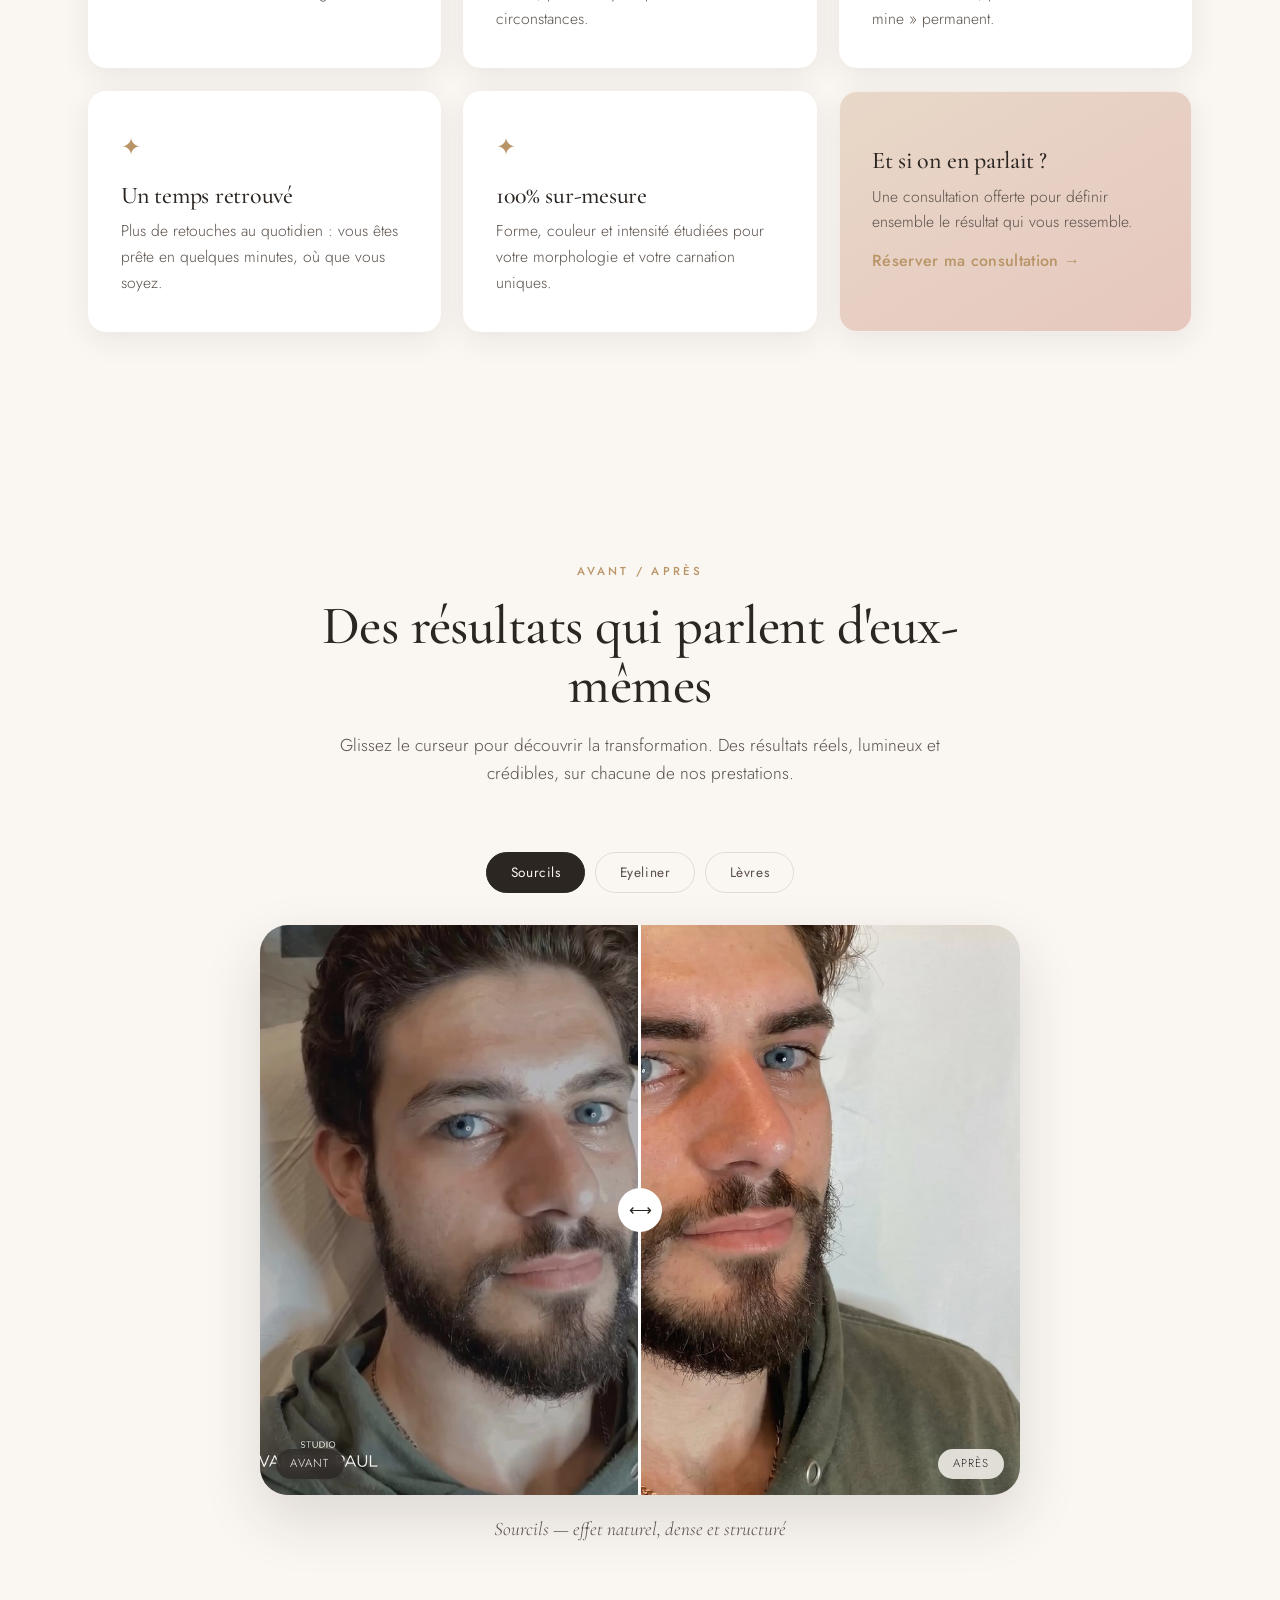
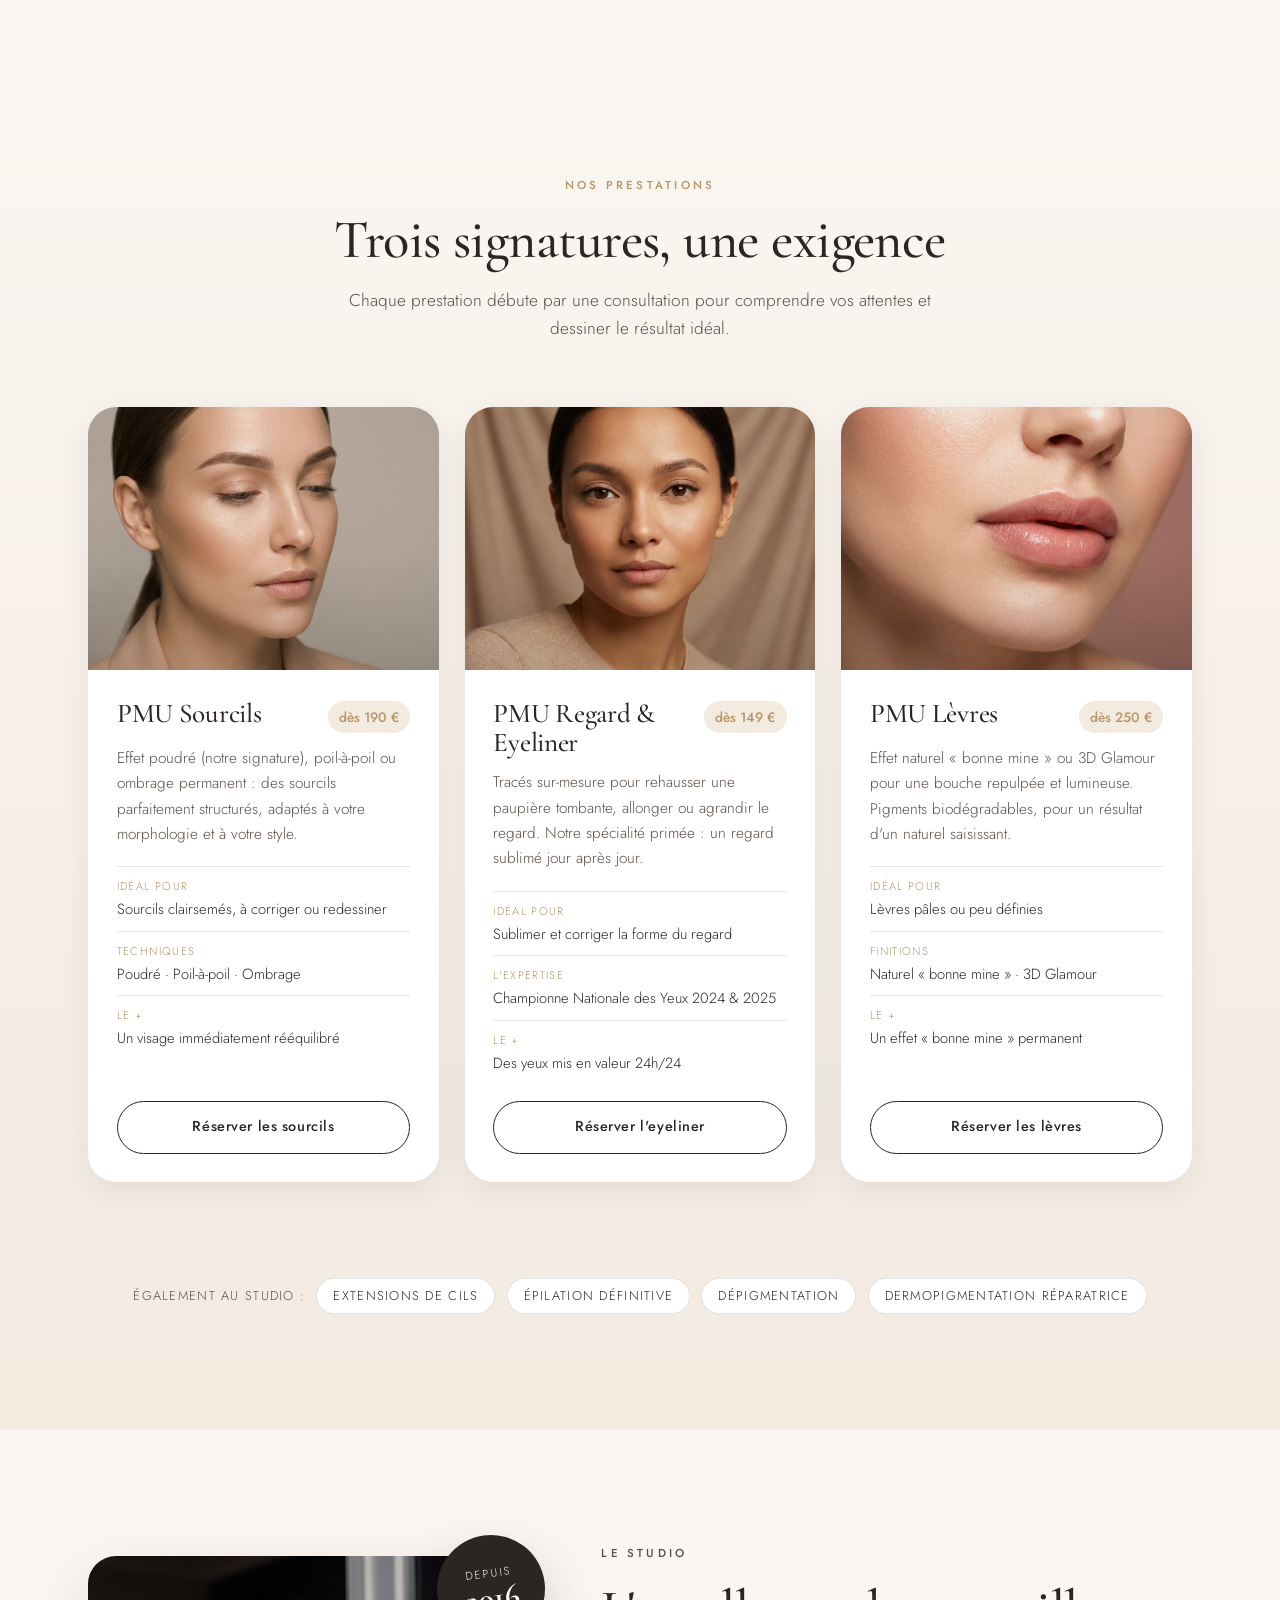
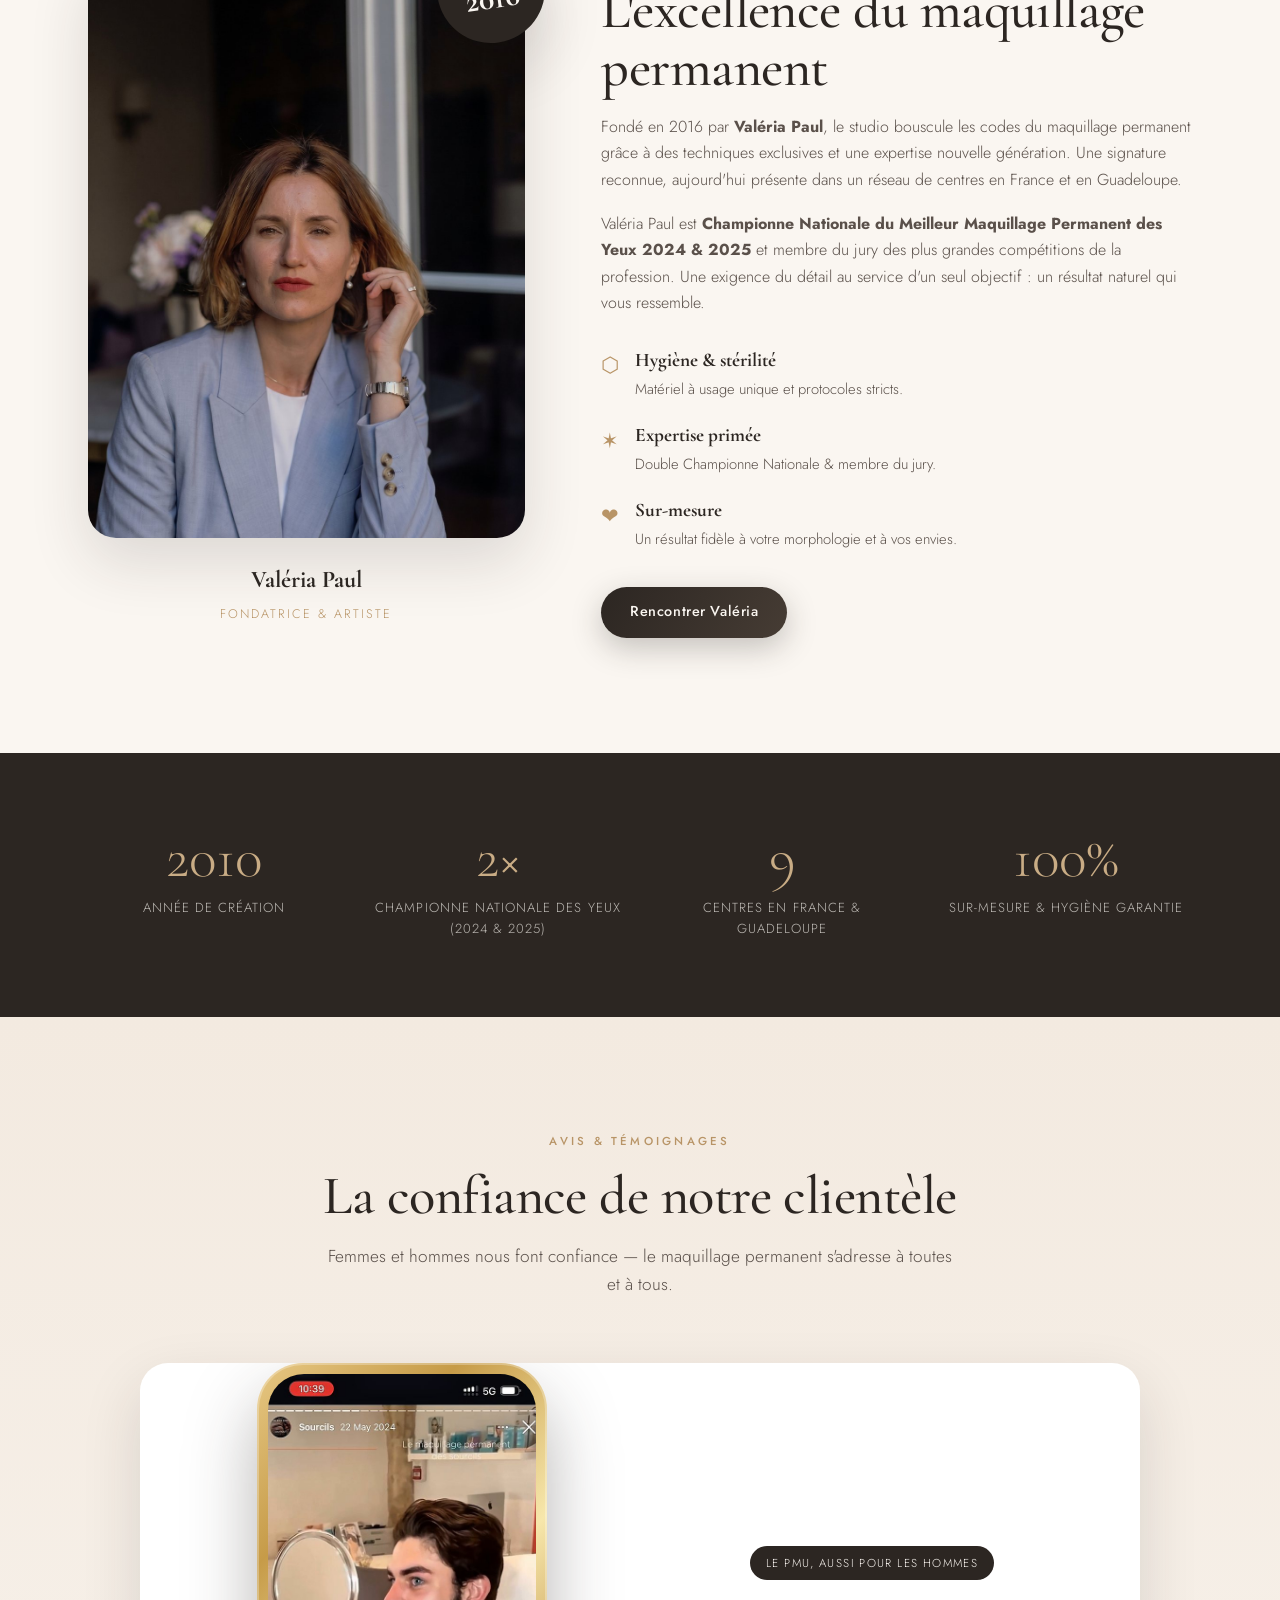
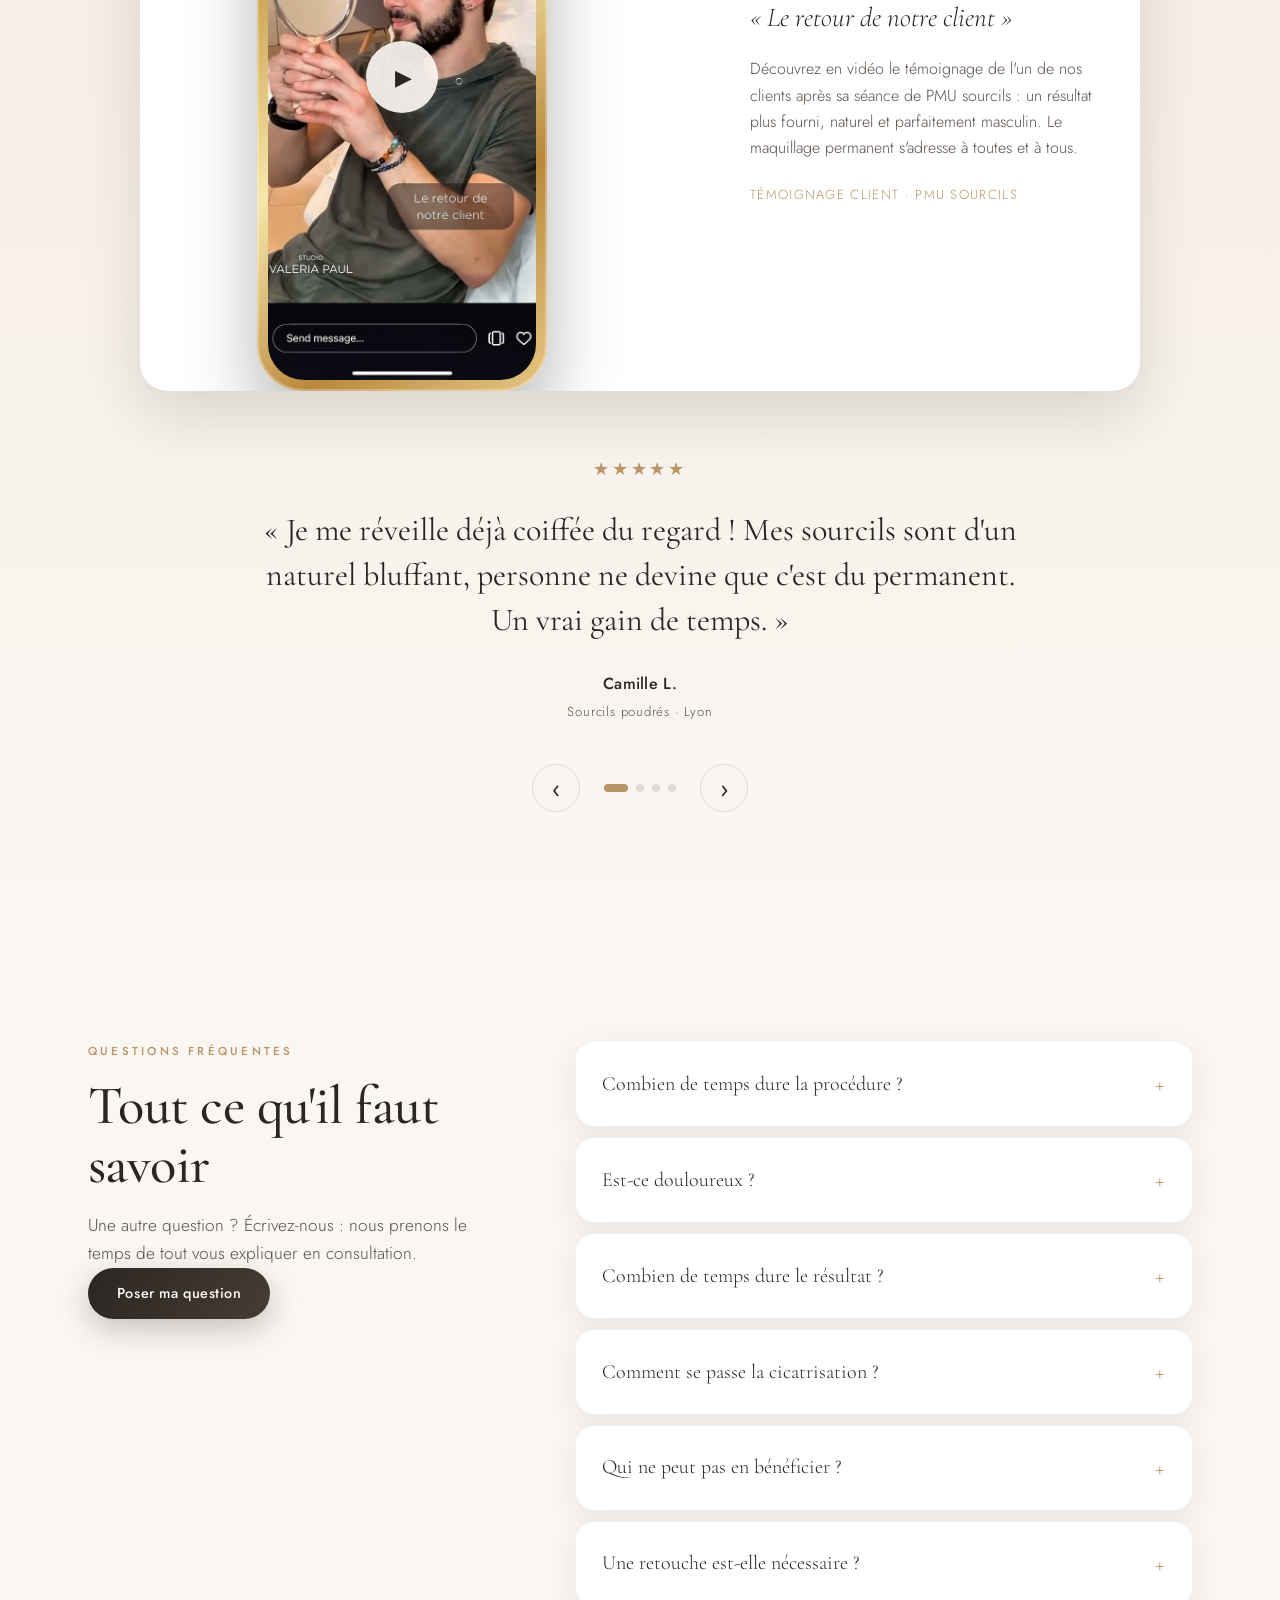
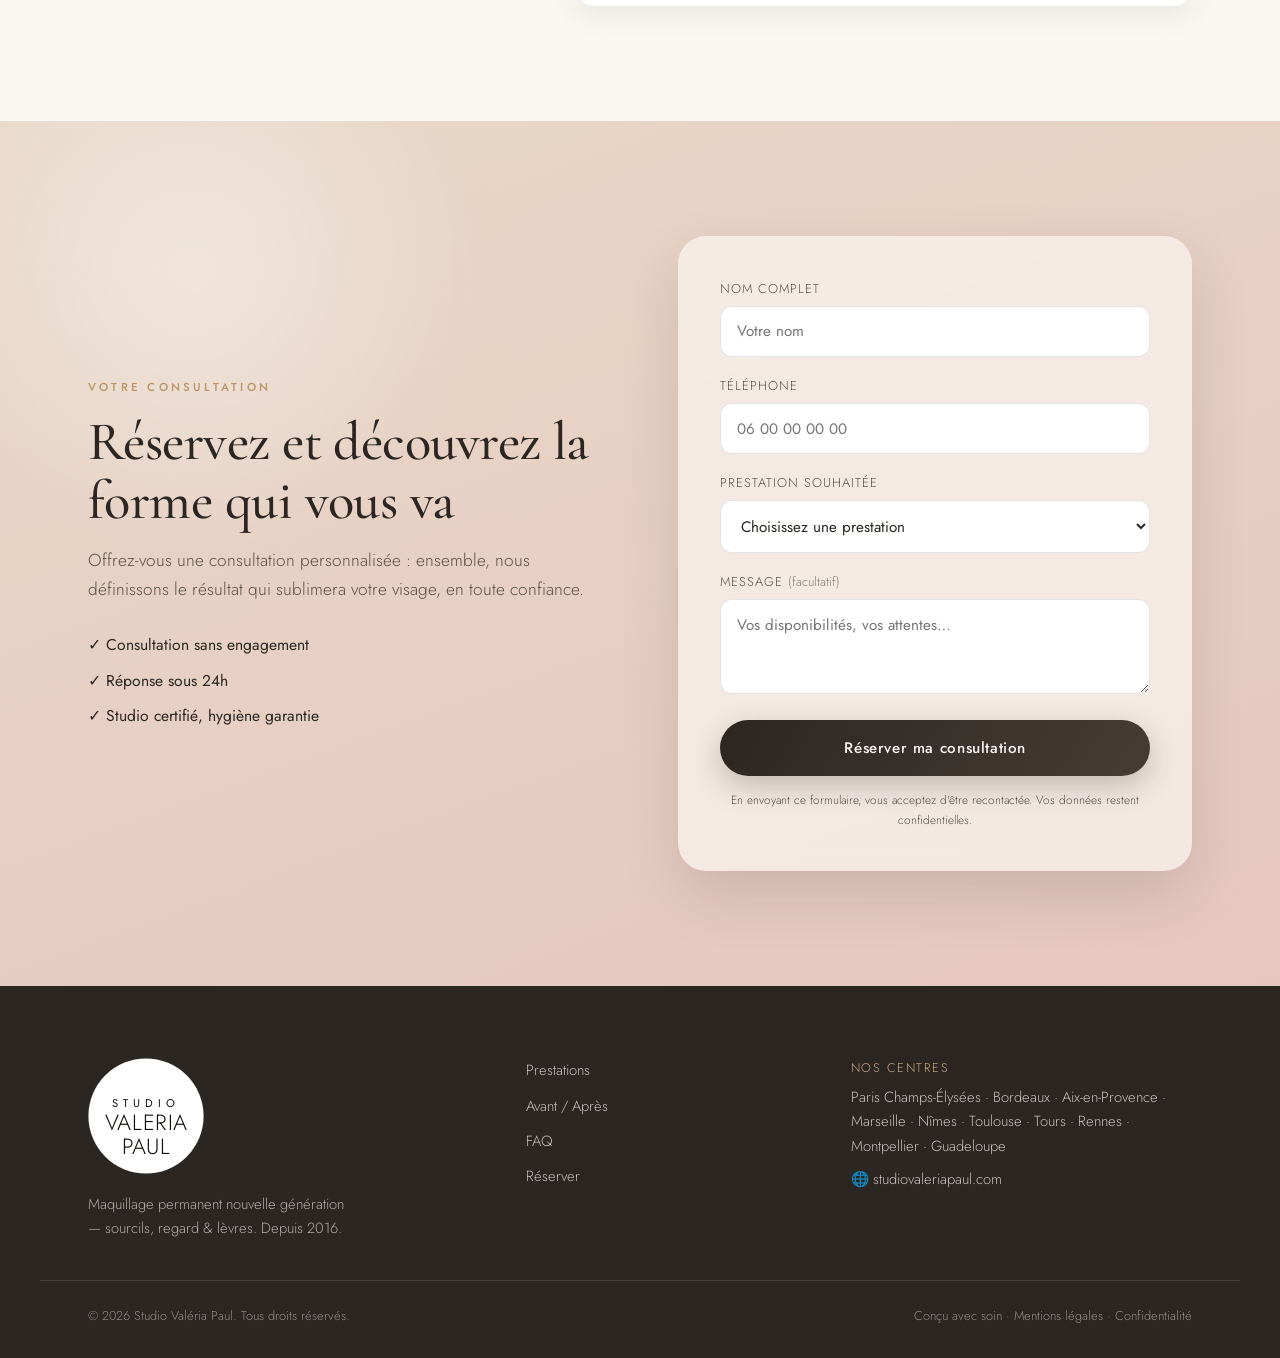
==== commit cc54f2fb: "Add real Instagram-story video testimonial in a golden iPhone mockup - Convert/compress client .mov " ====
--- a/index.html
+++ b/index.html
@@ -396,20 +396,23 @@
         </header>
 
         <figure class="video-review reveal" data-reveal>
-          <div class="video-review__player" id="videoPlayer">
-            <video id="reviewVideo" class="video-review__video" controls playsinline preload="none"
-                   poster="assets/img/brows-after.jpg">
-              <source src="assets/video/temoignage-sourcils.mp4" type="video/mp4" />
-              Votre navigateur ne prend pas en charge la lecture vidéo.
-            </video>
-            <button class="video-review__play" id="videoPlayBtn" aria-label="Lire le témoignage vidéo">
-              <span>▶</span>
-            </button>
+          <div class="iphone">
+            <div class="iphone__screen video-review__player" id="videoPlayer">
+              <video id="reviewVideo" class="video-review__video" playsinline preload="metadata"
+                     poster="assets/img/video-poster.jpg">
+                <source src="assets/video/temoignage-sourcils.mp4" type="video/mp4" />
+                Votre navigateur ne prend pas en charge la lecture vidéo.
+              </video>
+              <button class="video-review__play" id="videoPlayBtn" aria-label="Lire le témoignage vidéo">
+                <span>▶</span>
+              </button>
+            </div>
           </div>
           <figcaption class="video-review__text">
             <span class="video-review__badge">Le PMU, aussi pour les hommes</span>
-            <blockquote>« Je pensais que c'était réservé aux femmes… mes sourcils sont plus fournis et parfaitement naturels, personne ne se doute de rien. Accueil au top, je recommande à tous les hommes. »</blockquote>
-            <span class="video-review__author"><strong>Maxime R.</strong> · PMU Sourcils</span>
+            <blockquote>« Le retour de notre client »</blockquote>
+            <p class="video-review__desc">Découvrez en vidéo le témoignage de l'un de nos clients après sa séance de PMU sourcils&nbsp;: un résultat plus fourni, naturel et parfaitement masculin. Le maquillage permanent s'adresse à toutes et à tous.</p>
+            <span class="video-review__author">Témoignage client · PMU Sourcils</span>
           </figcaption>
         </figure>
 
--- a/assets/css/styles.css
+++ b/assets/css/styles.css
@@ -419,16 +419,27 @@
   align-items: center; max-width: 1000px; margin: 0 auto clamp(2.5rem, 5vw, 4rem);
   background: var(--white); border-radius: var(--radius-lg); overflow: hidden; box-shadow: var(--shadow-md);
 }
-.video-review__player { position: relative; aspect-ratio: 4/5; background: var(--nude); overflow: hidden; }
-.video-review__video { width: 100%; height: 100%; object-fit: cover; display: block; background: var(--ink); }
+/* iPhone doré */
+.iphone {
+  position: relative; width: 100%; max-width: 290px; margin: 0 auto;
+  aspect-ratio: 9 / 19.5; border-radius: 46px; padding: 11px;
+  background: linear-gradient(135deg, #e7c884 0%, #c69b48 22%, #f7e7ab 48%, #b9883c 74%, #e7c884 100%);
+  box-shadow: 0 34px 70px rgba(44,38,34,0.34), inset 0 0 0 2px rgba(255,255,255,0.28);
+}
+.iphone__screen {
+  position: relative; width: 100%; height: 100%; border-radius: 36px; overflow: hidden;
+  background: #0c0c0e; cursor: pointer;
+}
+.video-review__video { width: 100%; height: 100%; object-fit: cover; display: block; }
+
 .video-review__play {
-  position: absolute; inset: 0; margin: auto; width: 78px; height: 78px; border-radius: 50%;
+  position: absolute; inset: 0; margin: auto; width: 72px; height: 72px; border-radius: 50%;
   background: rgba(250,246,241,0.92); color: var(--ink); display: grid; place-items: center;
-  font-size: 1.5rem; box-shadow: var(--shadow-md); transition: transform 0.35s var(--ease), opacity 0.3s;
+  font-size: 1.4rem; box-shadow: var(--shadow-md); transition: transform 0.35s var(--ease), opacity 0.3s; z-index: 8;
 }
 .video-review__play span { margin-left: 4px; }
 .video-review__play:hover { transform: scale(1.08); }
-.video-review__player.is-playing .video-review__play { opacity: 0; pointer-events: none; }
+.iphone__screen.is-playing .video-review__play { opacity: 0; pointer-events: none; }
 .video-review__text { padding: clamp(1.6rem, 3vw, 2.6rem); }
 .video-review__badge {
   display: inline-block; background: var(--ink); color: var(--ivory);
@@ -439,7 +450,8 @@
   font-family: var(--serif); font-size: clamp(1.3rem, 2.2vw, 1.7rem); line-height: 1.4;
   color: var(--ink); margin-bottom: 1.2rem; font-style: italic;
 }
-.video-review__author { color: var(--ink-soft); font-size: 0.95rem; }
+.video-review__desc { color: var(--ink-soft); font-size: 1rem; margin-bottom: 1.2rem; }
+.video-review__author { color: var(--gold); font-size: 0.82rem; letter-spacing: 0.1em; text-transform: uppercase; }
 .video-review__author strong { color: var(--ink); }
 .testimonials__carousel { max-width: 820px; margin: 0 auto; position: relative; overflow: hidden; }
 .testimonials__track { display: flex; transition: transform 0.6s var(--ease); }
@@ -555,8 +567,7 @@
   .about__visual { max-width: 380px; }
   .stats__grid { grid-template-columns: repeat(2, 1fr); gap: 2.5rem 1rem; }
   .faq__inner .section__head--left { text-align: center; }
-  .video-review { grid-template-columns: 1fr; max-width: 480px; }
-  .video-review__player { aspect-ratio: 4/5; }
+  .video-review { grid-template-columns: 1fr; max-width: 360px; }
   .video-review__text { text-align: center; }
 }
 @media (max-width: 600px) {
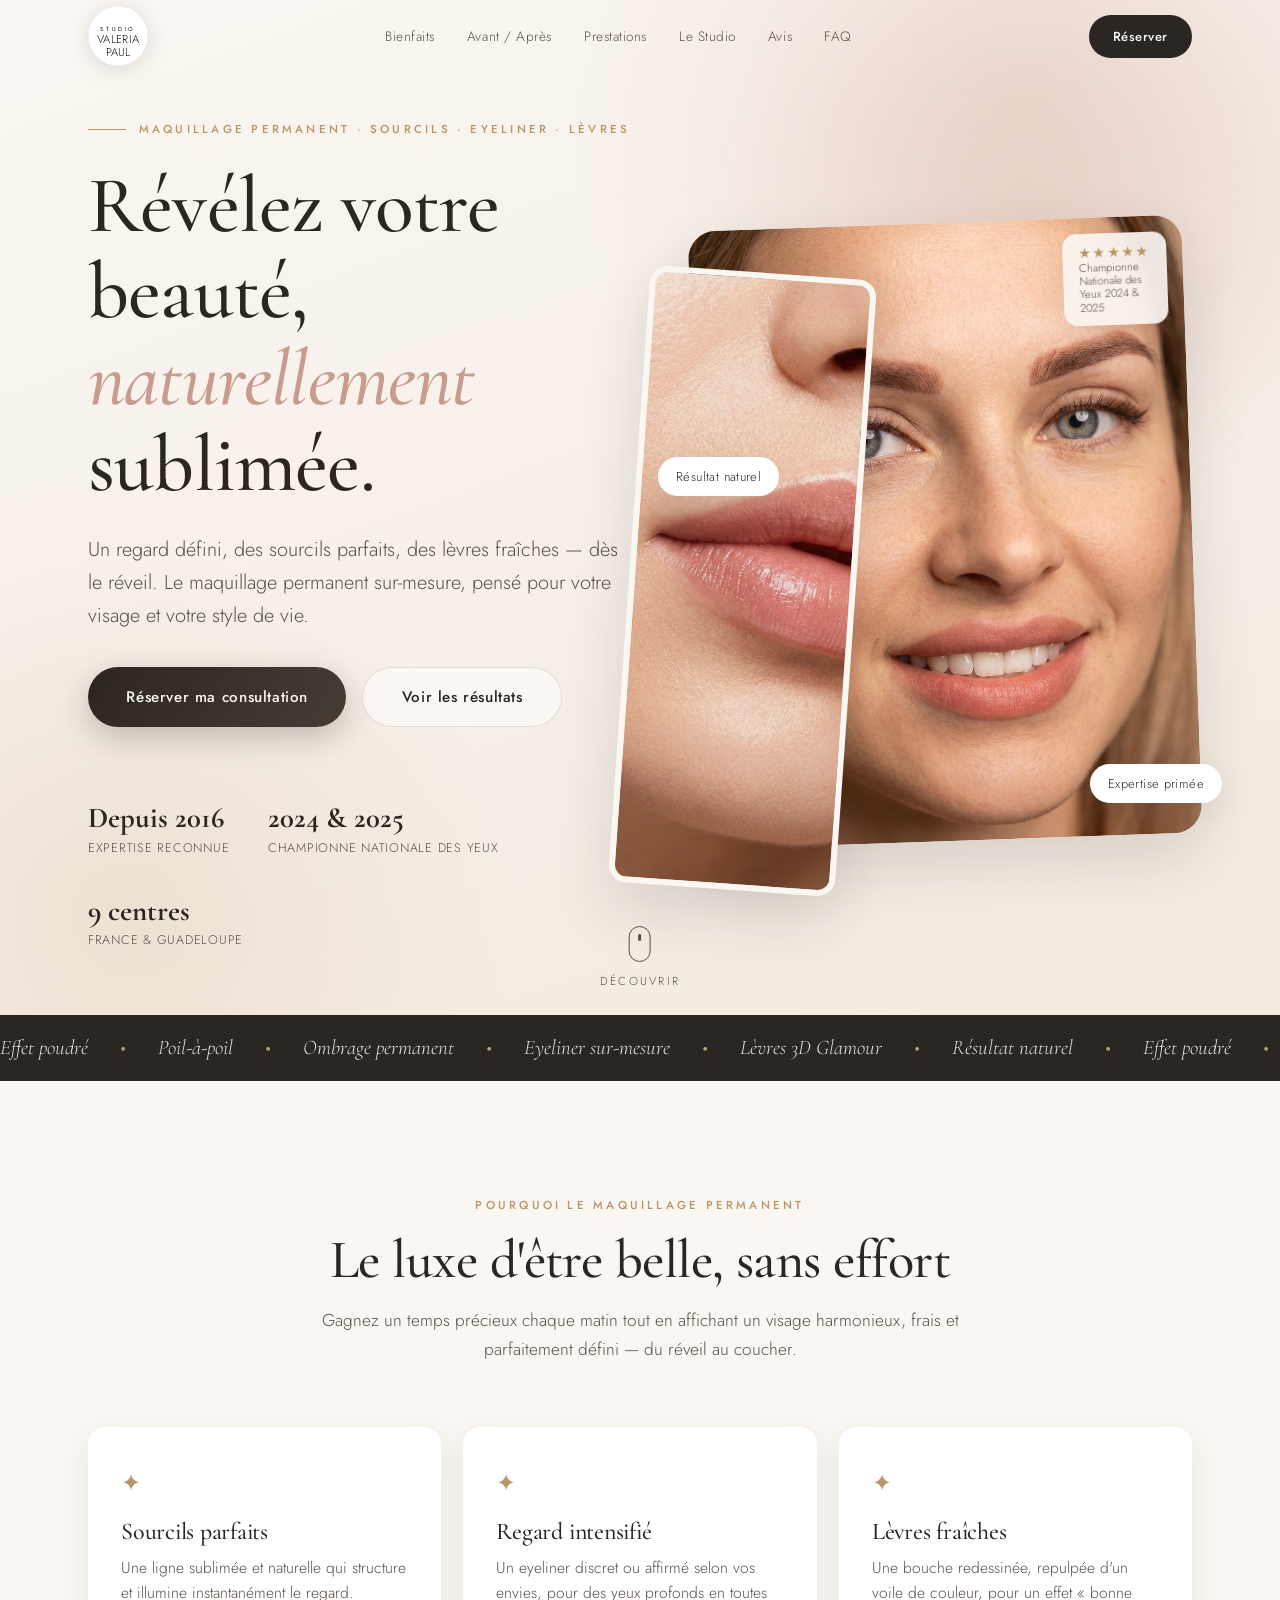
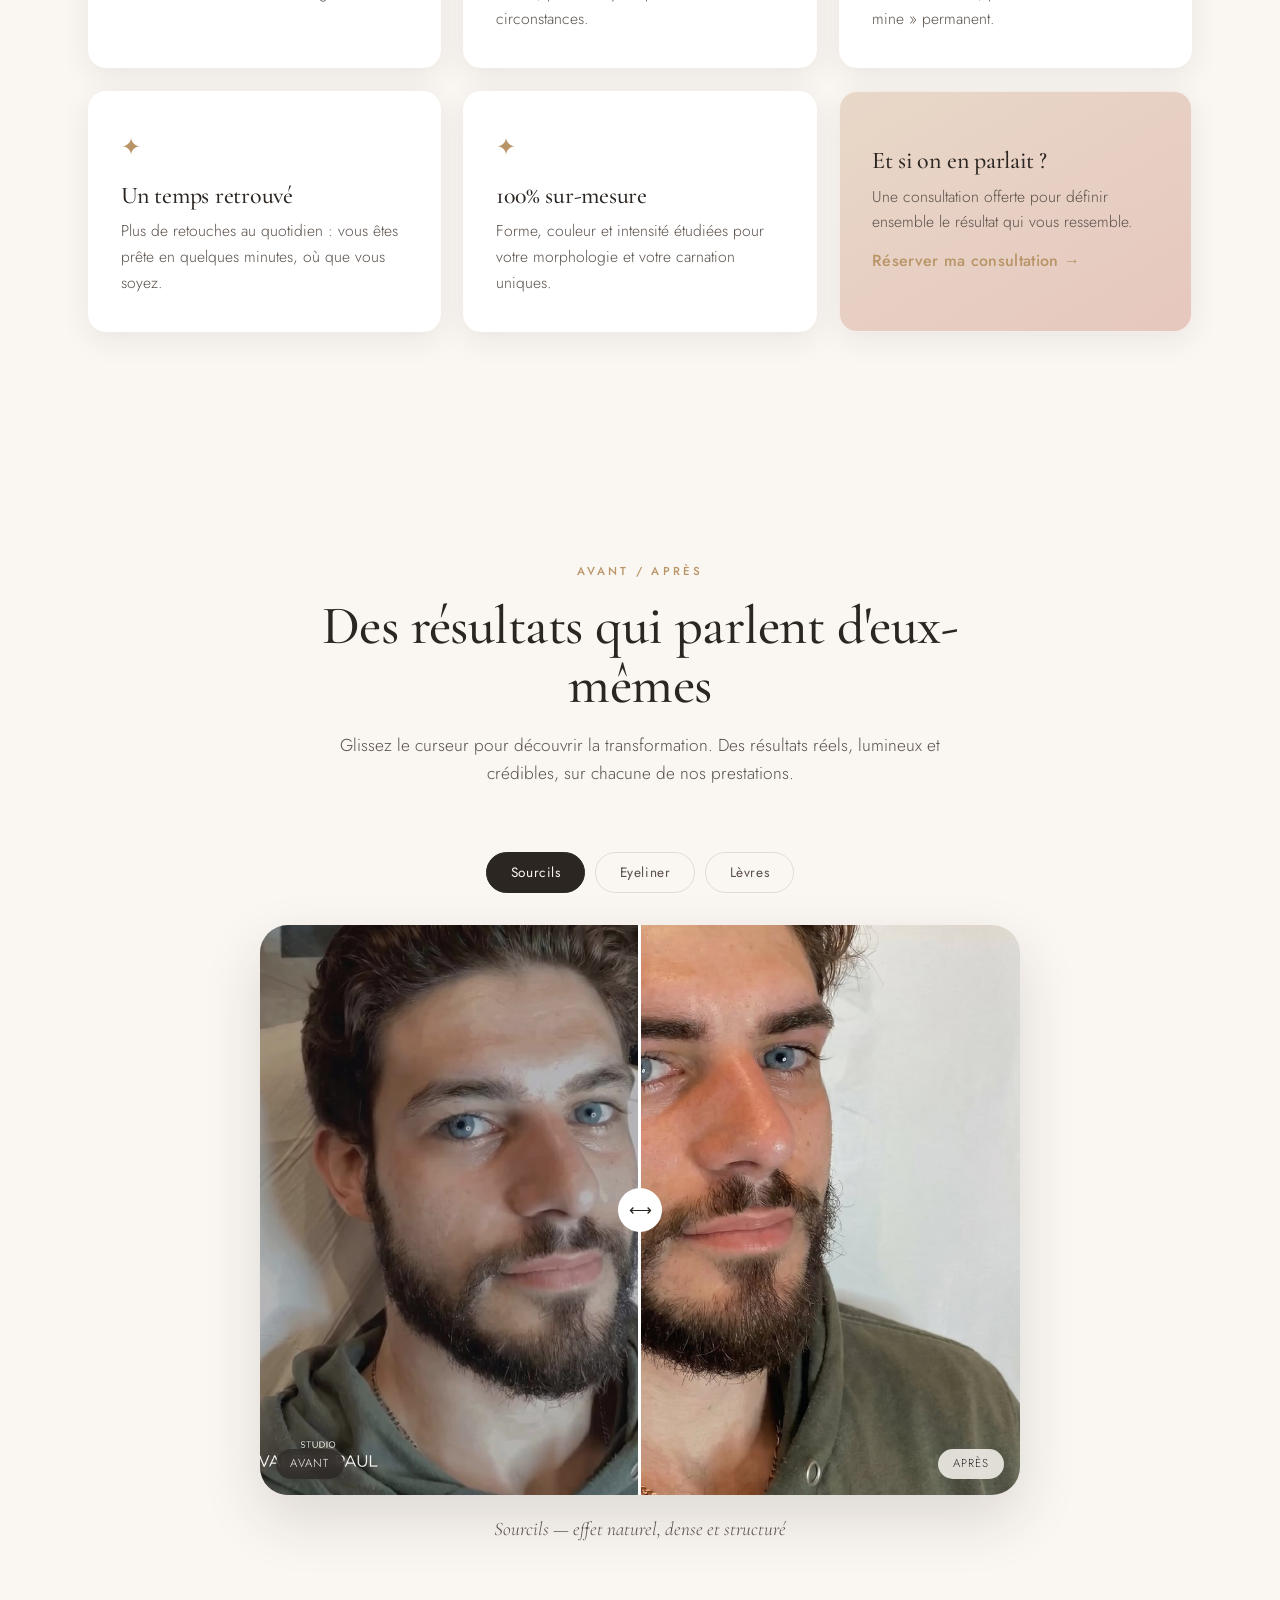
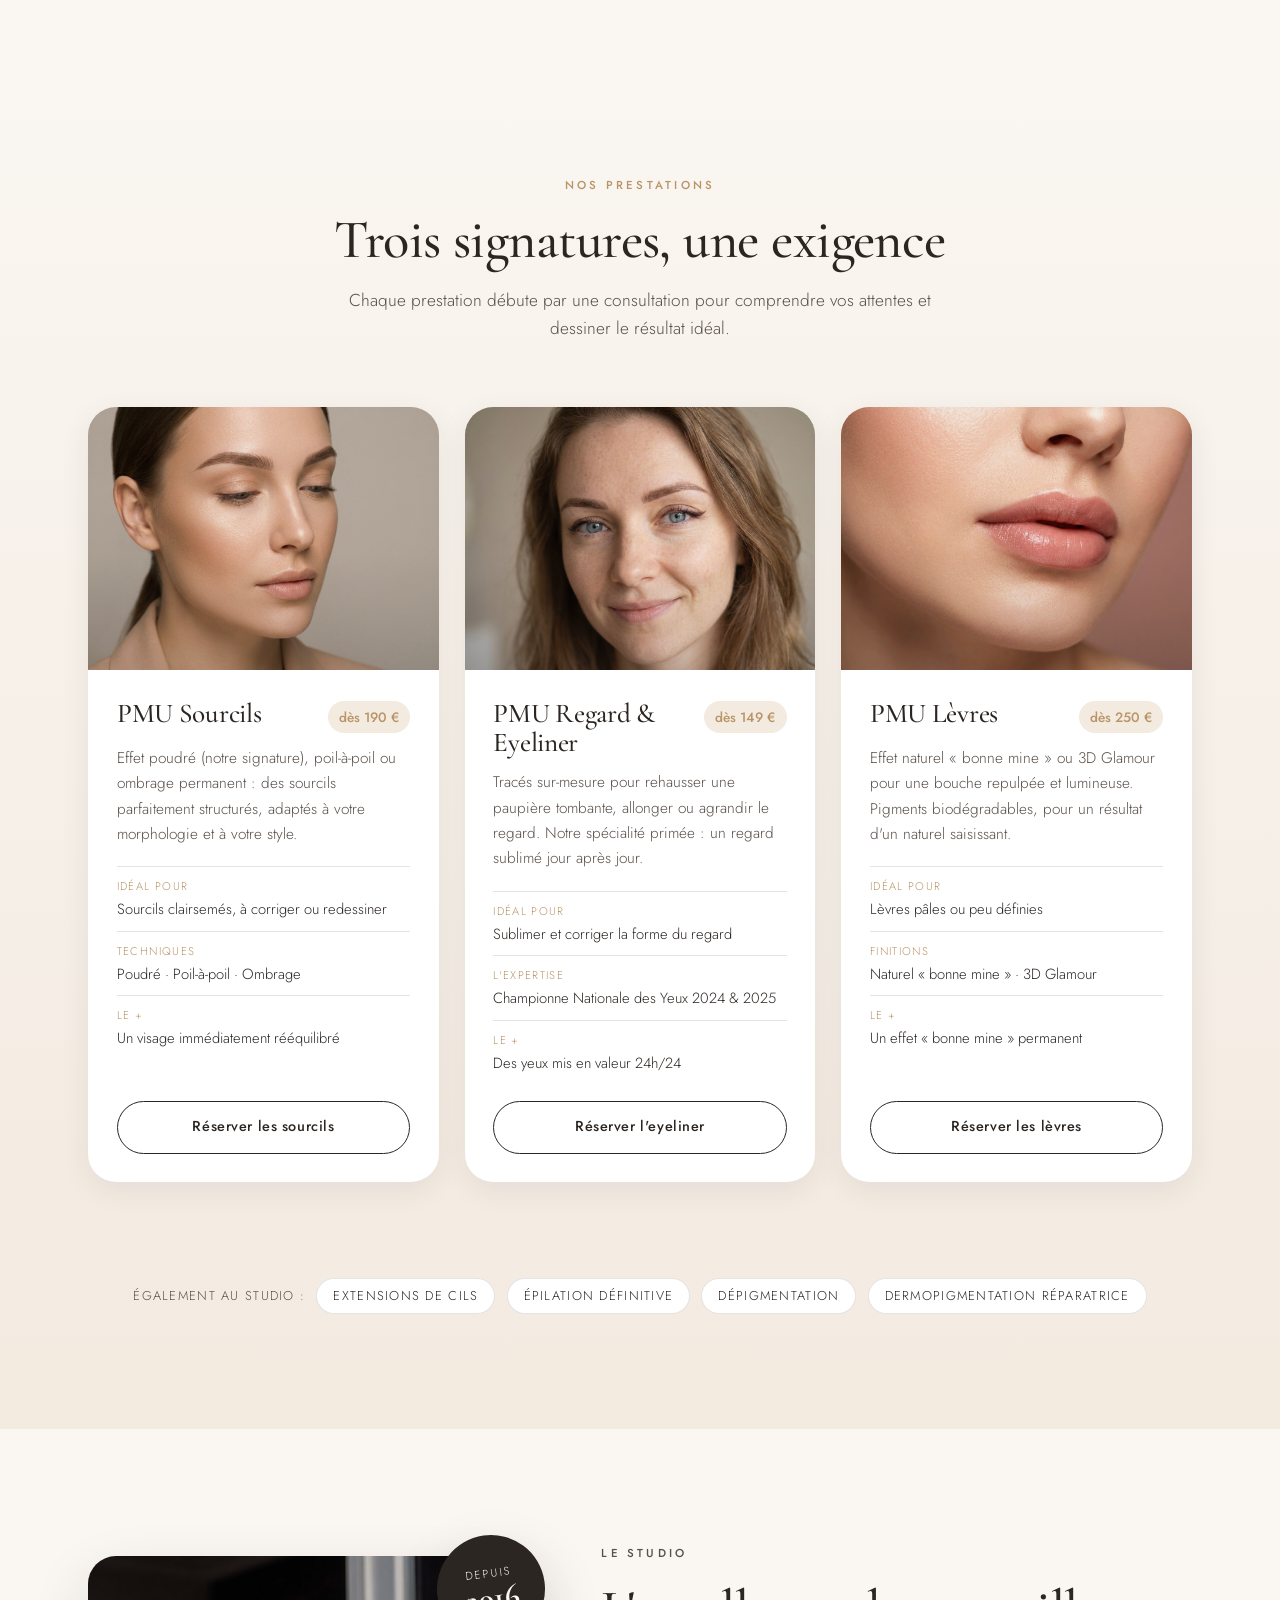
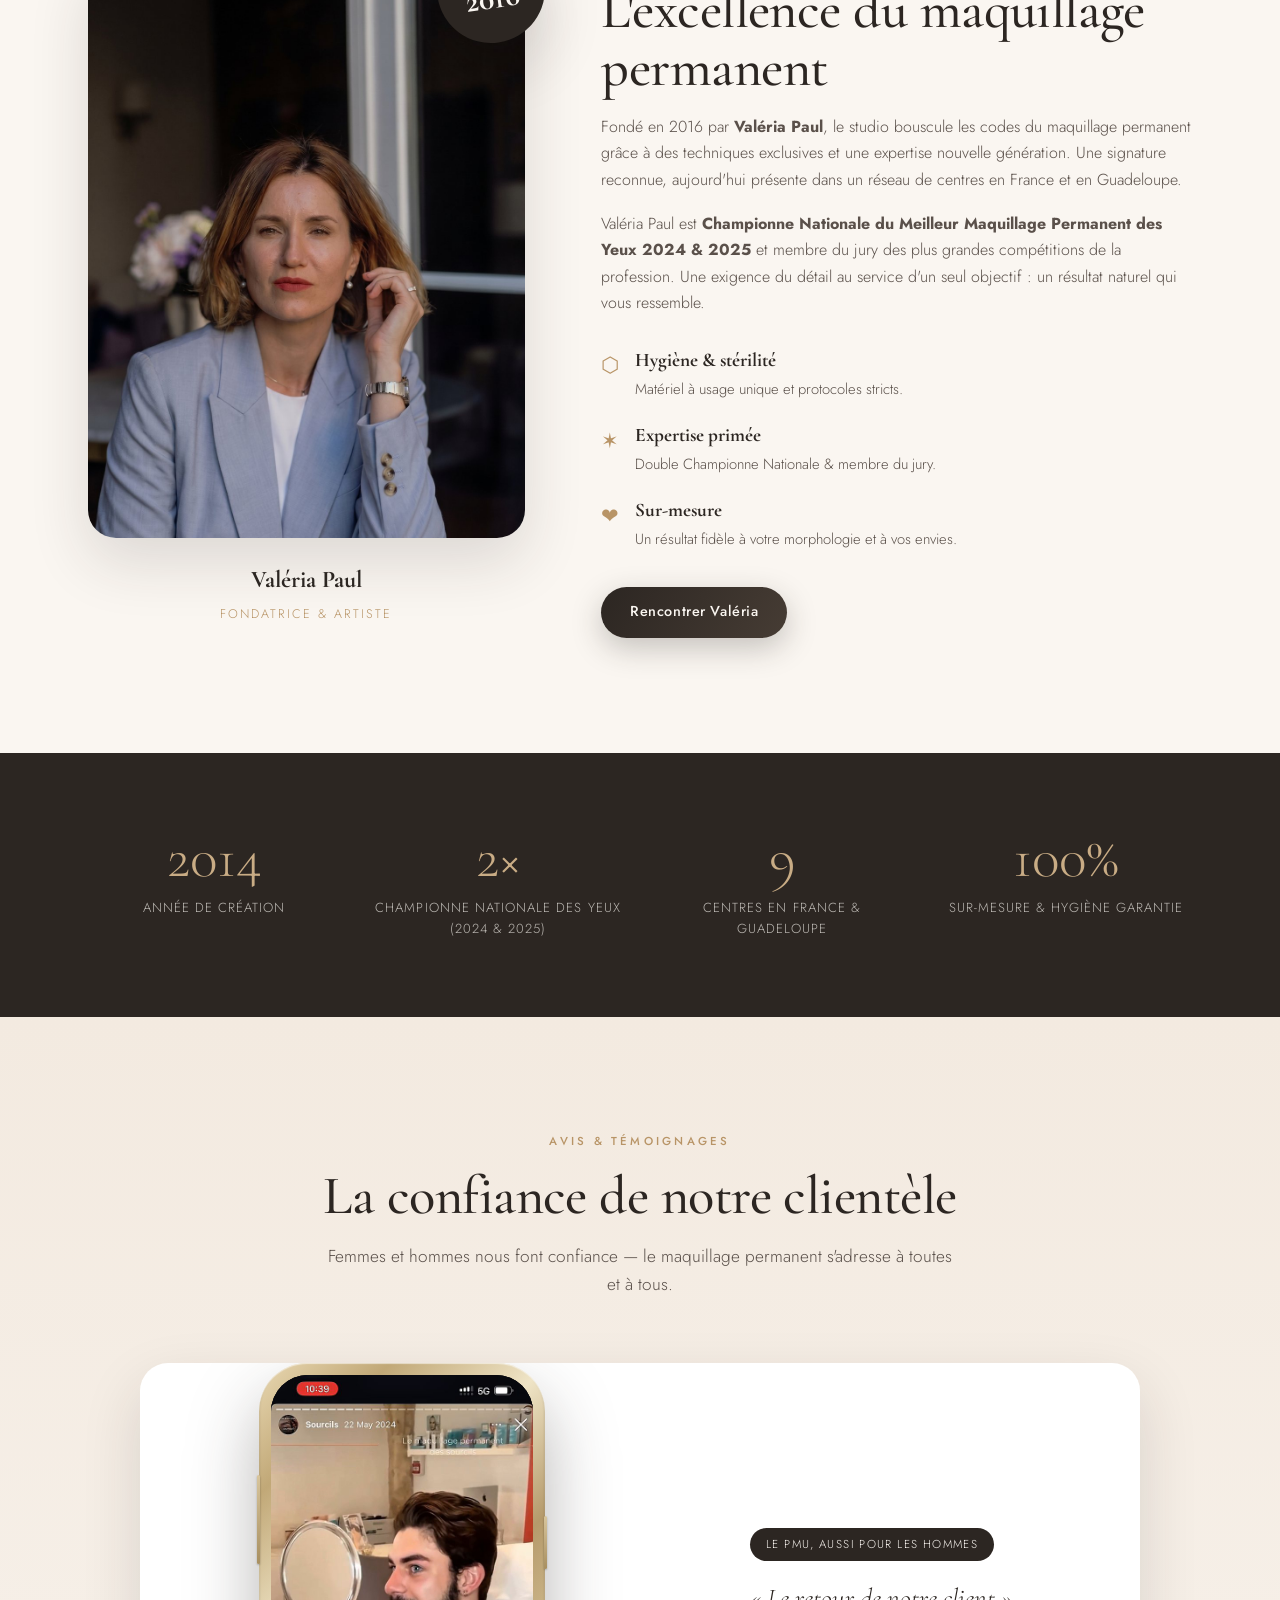
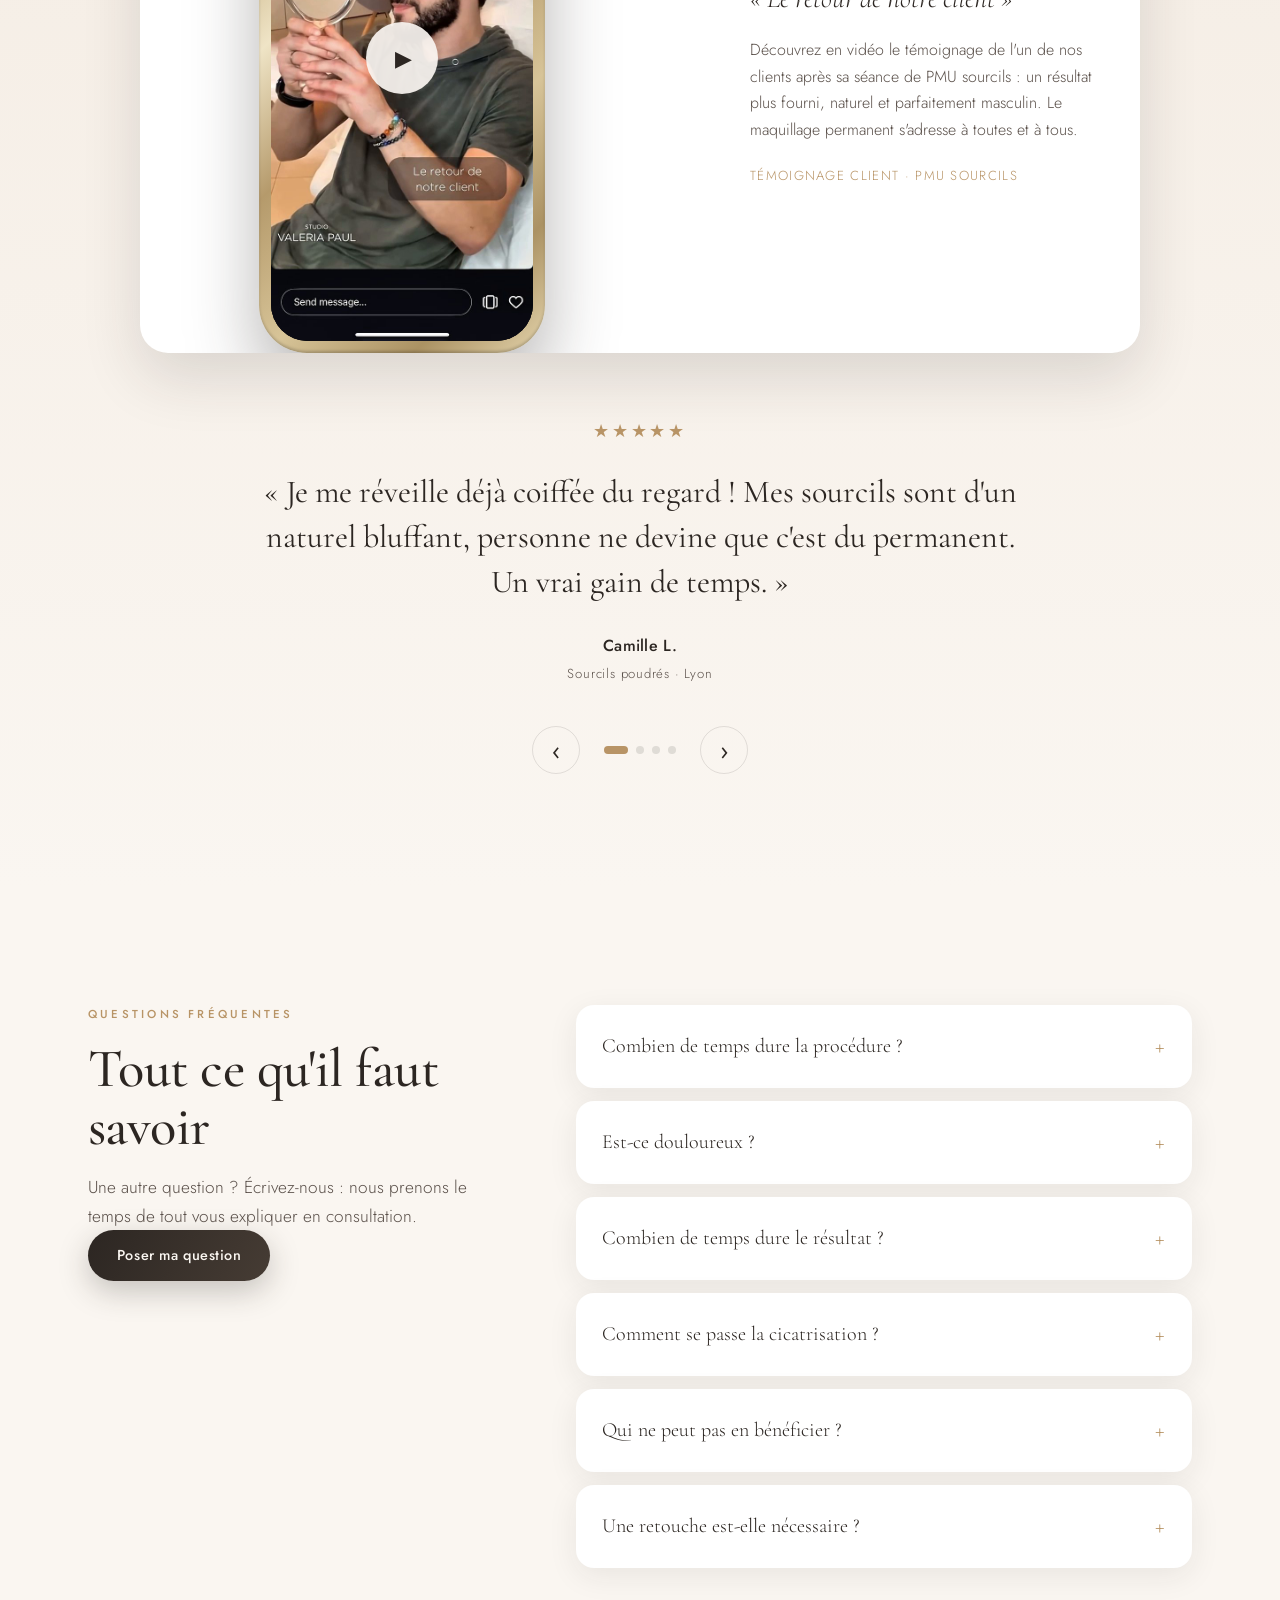
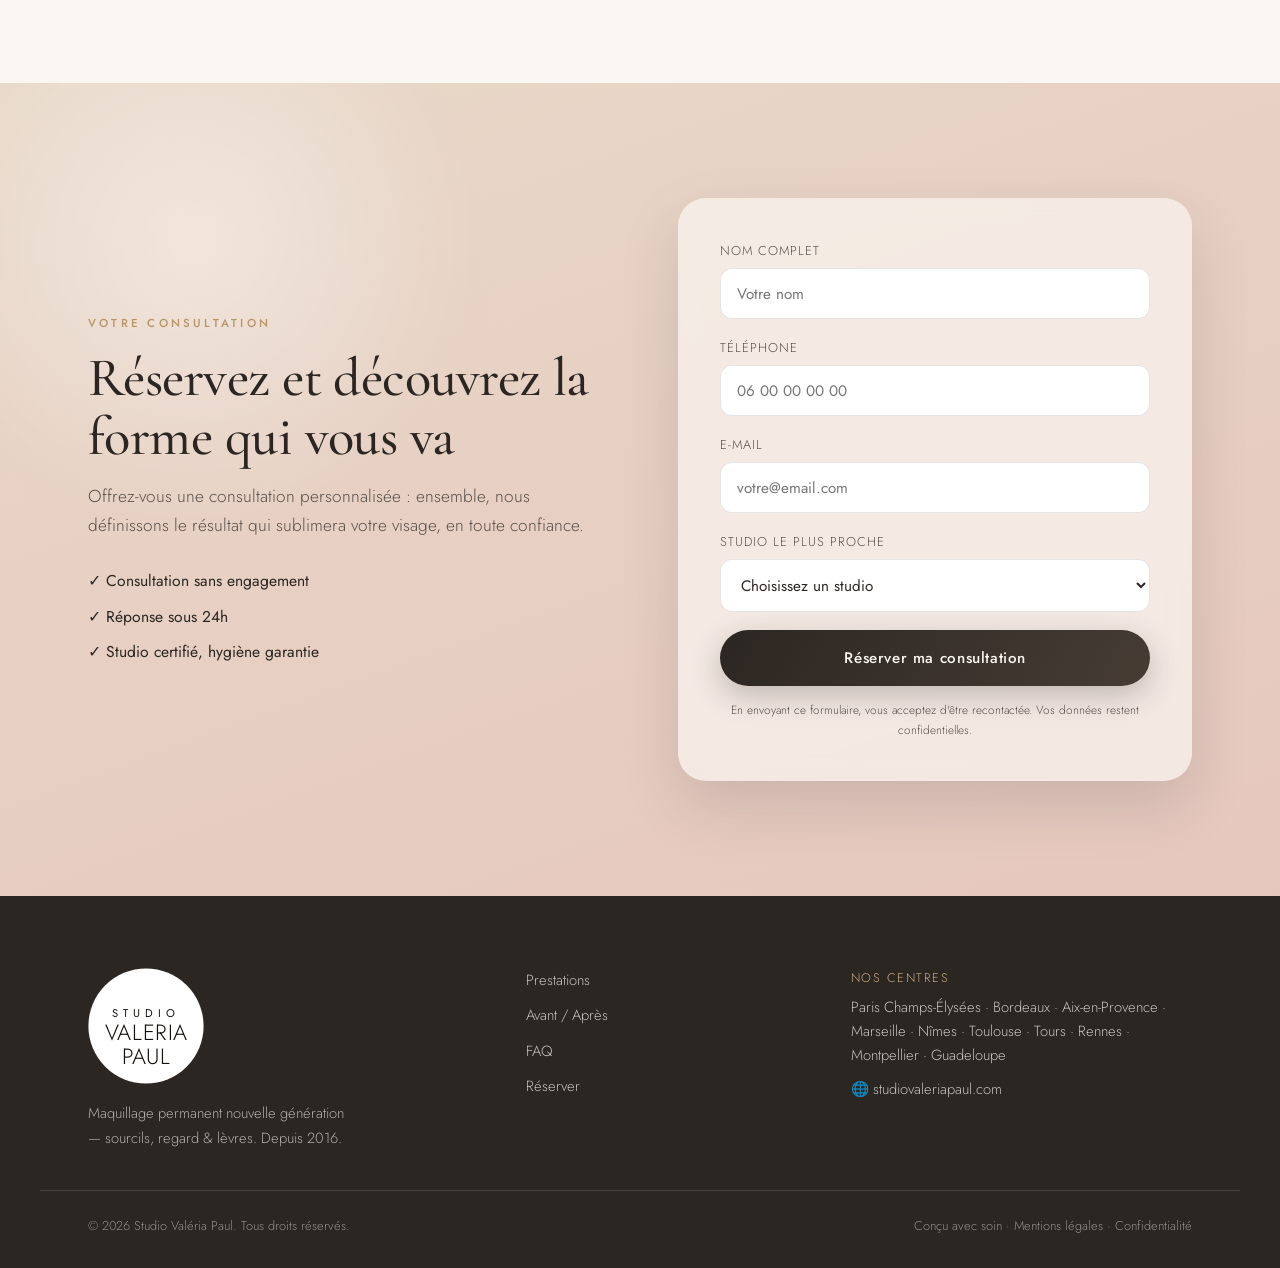
==== commit 4ca97fbd: "Update booking form fields: add email and nearest studio, remove message and service - Replace 'pres" ====
--- a/index.html
+++ b/index.html
@@ -519,20 +519,24 @@
             <input type="tel" id="phone" name="phone" placeholder="06 00 00 00 00" required />
           </div>
           <div class="field">
-            <label for="service">Prestation souhaitée</label>
-            <select id="service" name="service" required>
-              <option value="" disabled selected>Choisissez une prestation</option>
-              <option value="sourcils">PMU Sourcils — dès 190 €</option>
-              <option value="regard">PMU Regard &amp; Eyeliner — dès 149 €</option>
-              <option value="levres">PMU Lèvres — dès 250 €</option>
-              <option value="cils">Extensions de cils</option>
-              <option value="epilation">Épilation définitive</option>
-              <option value="conseil">Je ne sais pas encore — conseillez-moi</option>
+            <label for="email">E-mail</label>
+            <input type="email" id="email" name="email" placeholder="votre@email.com" required />
+          </div>
+          <div class="field">
+            <label for="studio">Studio le plus proche</label>
+            <select id="studio" name="studio" required>
+              <option value="" disabled selected>Choisissez un studio</option>
+              <option value="paris">Paris Champs-Élysées</option>
+              <option value="bordeaux">Bordeaux</option>
+              <option value="aix">Aix-en-Provence</option>
+              <option value="marseille">Marseille</option>
+              <option value="nimes">Nîmes</option>
+              <option value="toulouse">Toulouse</option>
+              <option value="tours">Tours</option>
+              <option value="rennes">Rennes</option>
+              <option value="montpellier">Montpellier</option>
+              <option value="guadeloupe">Guadeloupe</option>
             </select>
-          </div>
-          <div class="field">
-            <label for="message">Message <span>(facultatif)</span></label>
-            <textarea id="message" name="message" rows="3" placeholder="Vos disponibilités, vos attentes…"></textarea>
           </div>
           <button type="submit" class="btn btn--primary btn--lg btn--block">Réserver ma consultation</button>
           <p class="booking__legal">En envoyant ce formulaire, vous acceptez d'être recontactée. Vos données restent confidentielles.</p>
--- a/assets/css/styles.css
+++ b/assets/css/styles.css
@@ -419,16 +419,28 @@
   align-items: center; max-width: 1000px; margin: 0 auto clamp(2.5rem, 5vw, 4rem);
   background: var(--white); border-radius: var(--radius-lg); overflow: hidden; box-shadow: var(--shadow-md);
 }
-/* iPhone doré */
+/* iPhone doré — finition champagne réaliste */
 .iphone {
-  position: relative; width: 100%; max-width: 290px; margin: 0 auto;
-  aspect-ratio: 9 / 19.5; border-radius: 46px; padding: 11px;
-  background: linear-gradient(135deg, #e7c884 0%, #c69b48 22%, #f7e7ab 48%, #b9883c 74%, #e7c884 100%);
-  box-shadow: 0 34px 70px rgba(44,38,34,0.34), inset 0 0 0 2px rgba(255,255,255,0.28);
-}
+  position: relative; width: 100%; max-width: 286px; margin: 0 auto;
+  border-radius: 48px; padding: 12px;
+  background:
+    linear-gradient(135deg, #e9d8b2 0%, #c1a877 15%, #efe4c6 33%, #b59a6b 50%, #d7c498 68%, #ab9263 85%, #e4d4ac 100%);
+  box-shadow:
+    0 34px 70px rgba(44,38,34,0.34),
+    inset 0 1px 1px rgba(255,255,255,0.6),
+    inset 0 -2px 3px rgba(0,0,0,0.2);
+}
+/* boutons latéraux */
+.iphone::before, .iphone::after {
+  content: ""; position: absolute; width: 3px; border-radius: 3px;
+  background: linear-gradient(180deg, #d8c59c, #a88f60);
+  box-shadow: 0 1px 2px rgba(0,0,0,0.25);
+}
+.iphone::before { left: -2px; top: 19%; height: 15%; }   /* volume */
+.iphone::after { right: -2px; top: 26%; height: 9%; }     /* veille */
 .iphone__screen {
-  position: relative; width: 100%; height: 100%; border-radius: 36px; overflow: hidden;
-  background: #0c0c0e; cursor: pointer;
+  position: relative; width: 100%; aspect-ratio: 592 / 1280; border-radius: 37px; overflow: hidden;
+  background: #0c0c0e; cursor: pointer; box-shadow: inset 0 0 0 2px #100f12;
 }
 .video-review__video { width: 100%; height: 100%; object-fit: cover; display: block; }
 
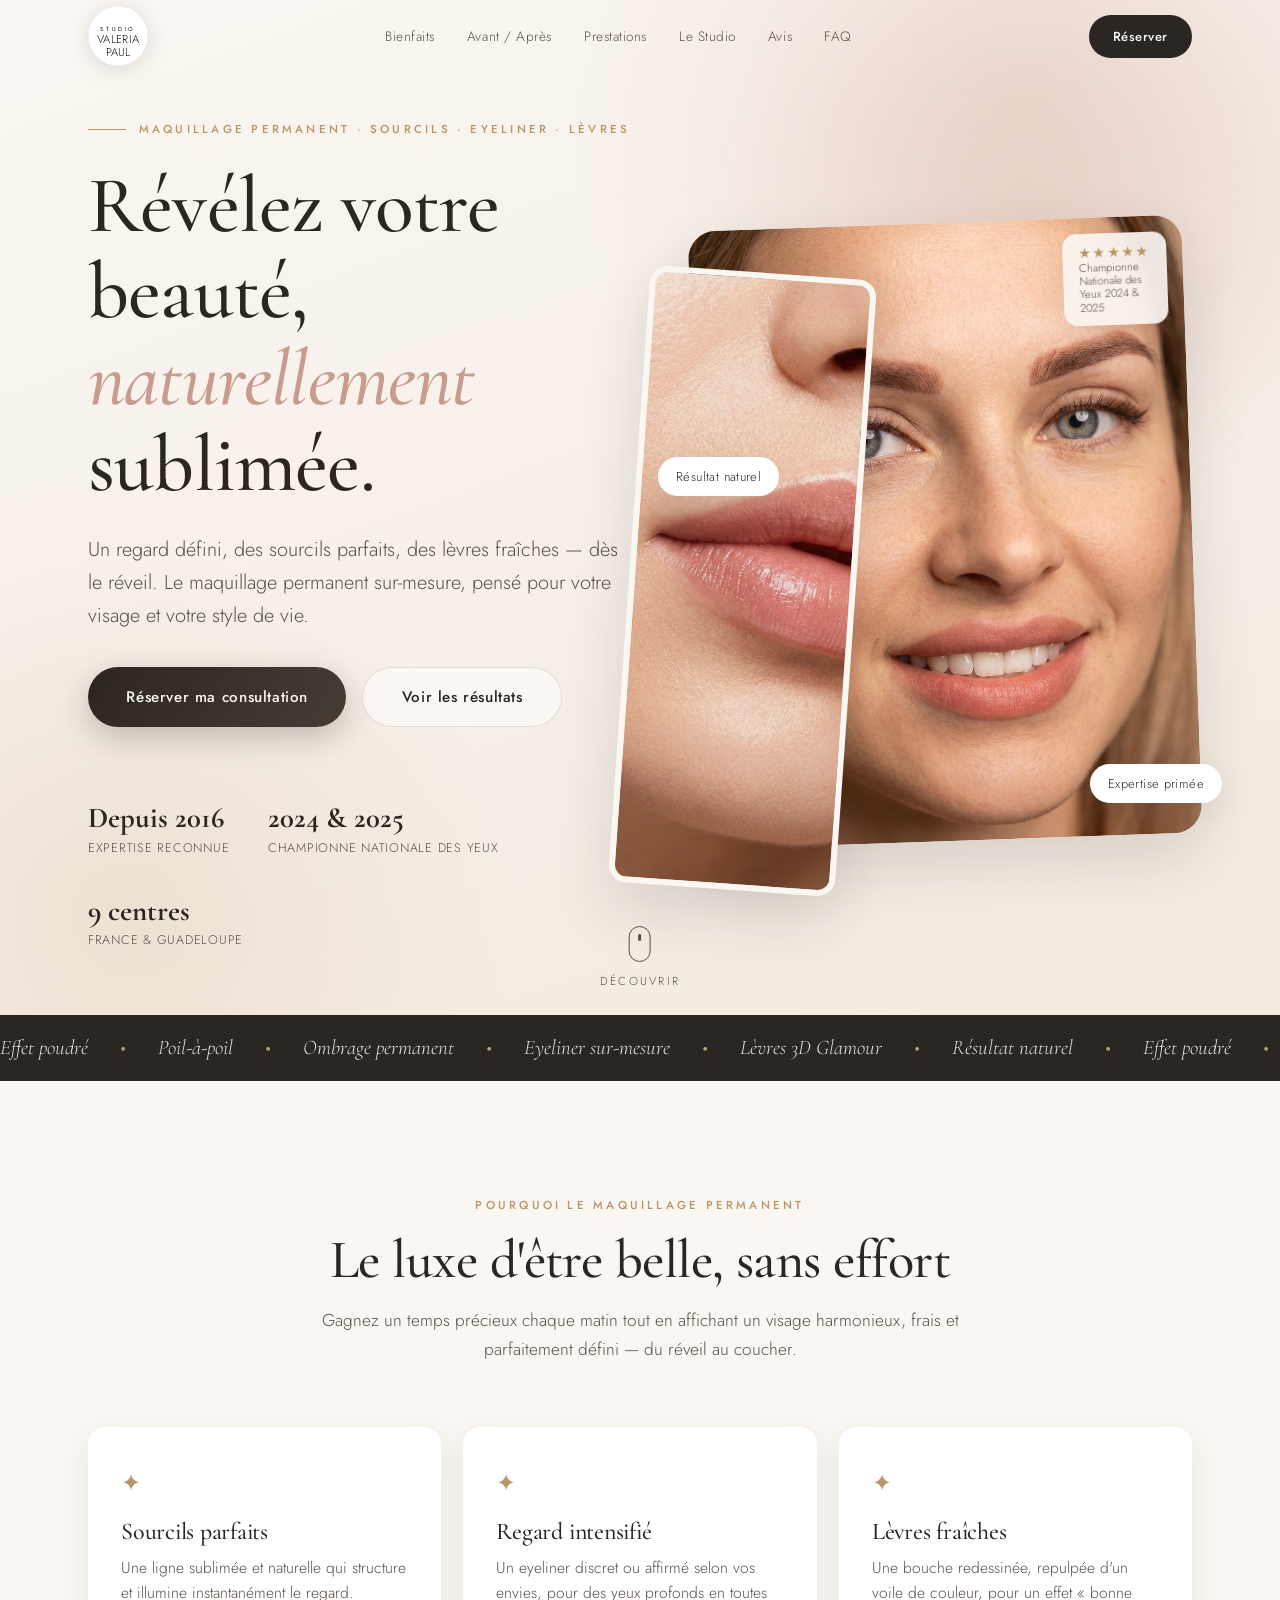
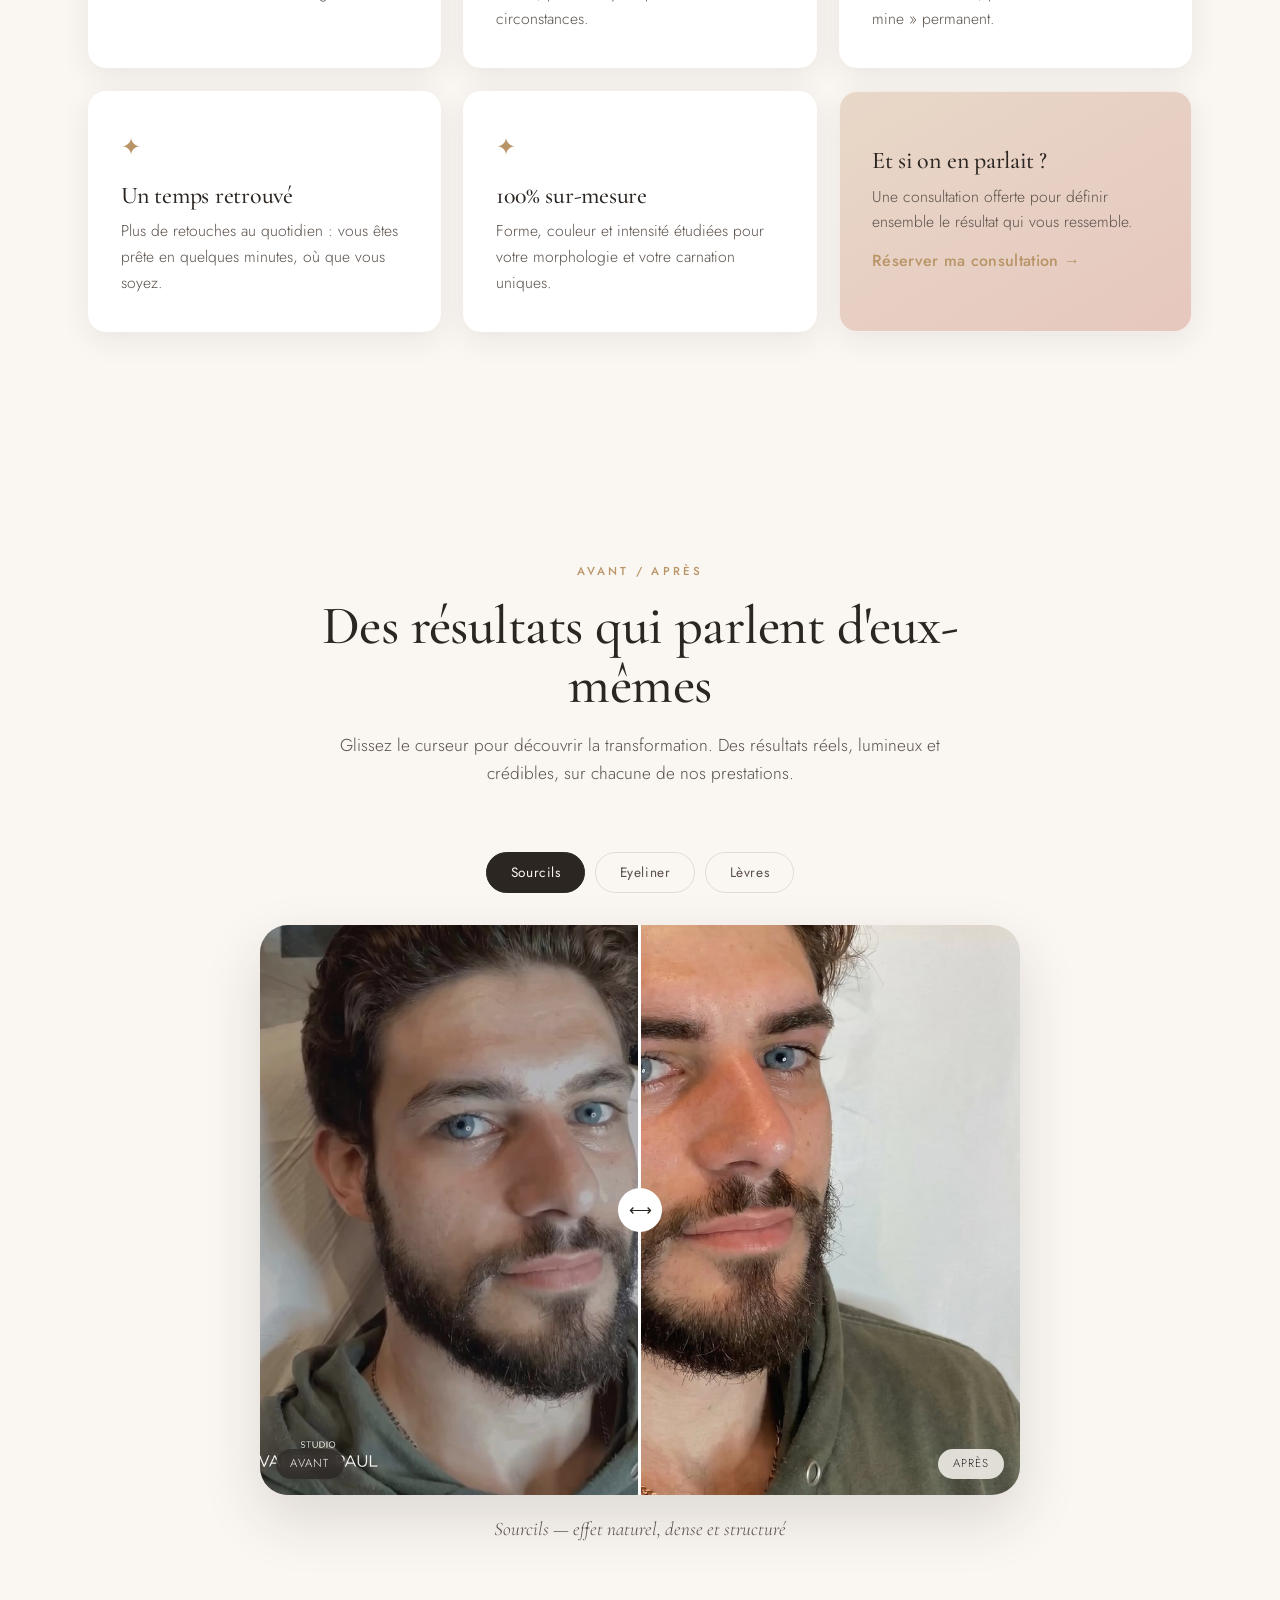
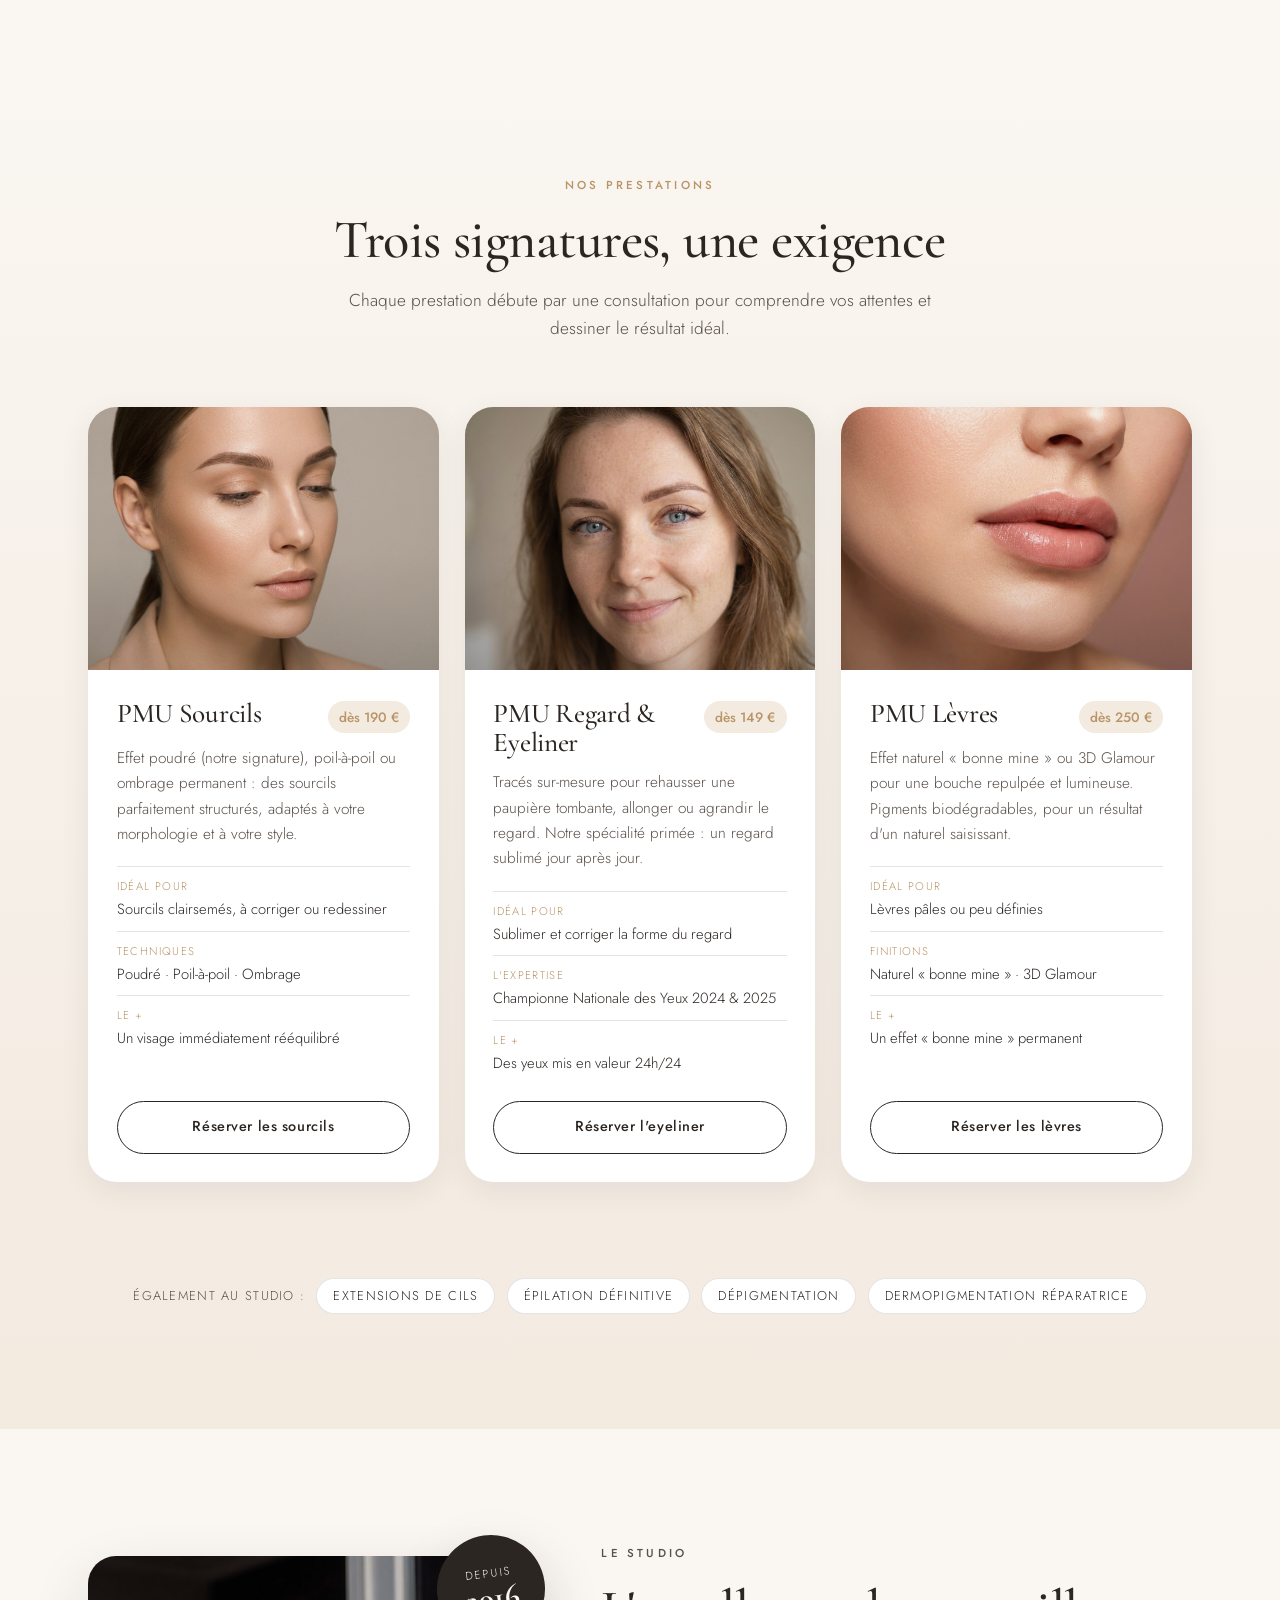
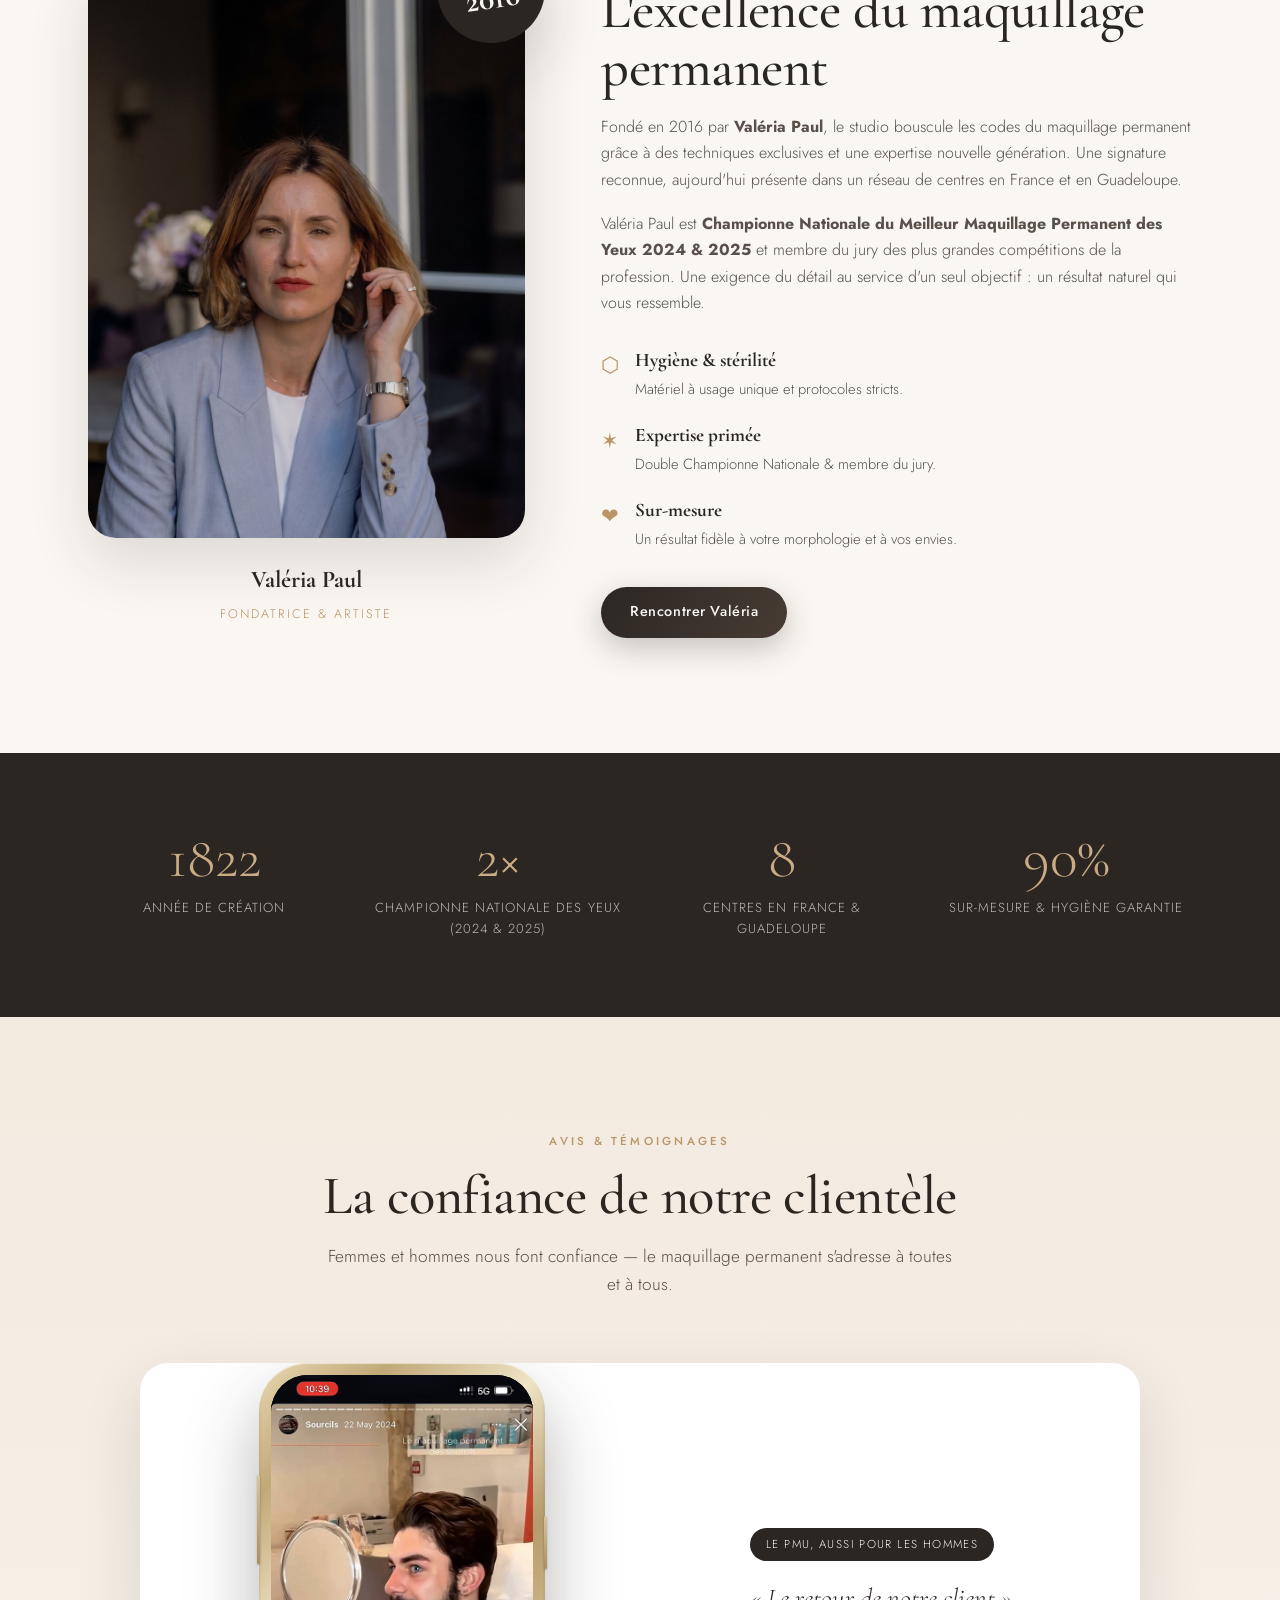
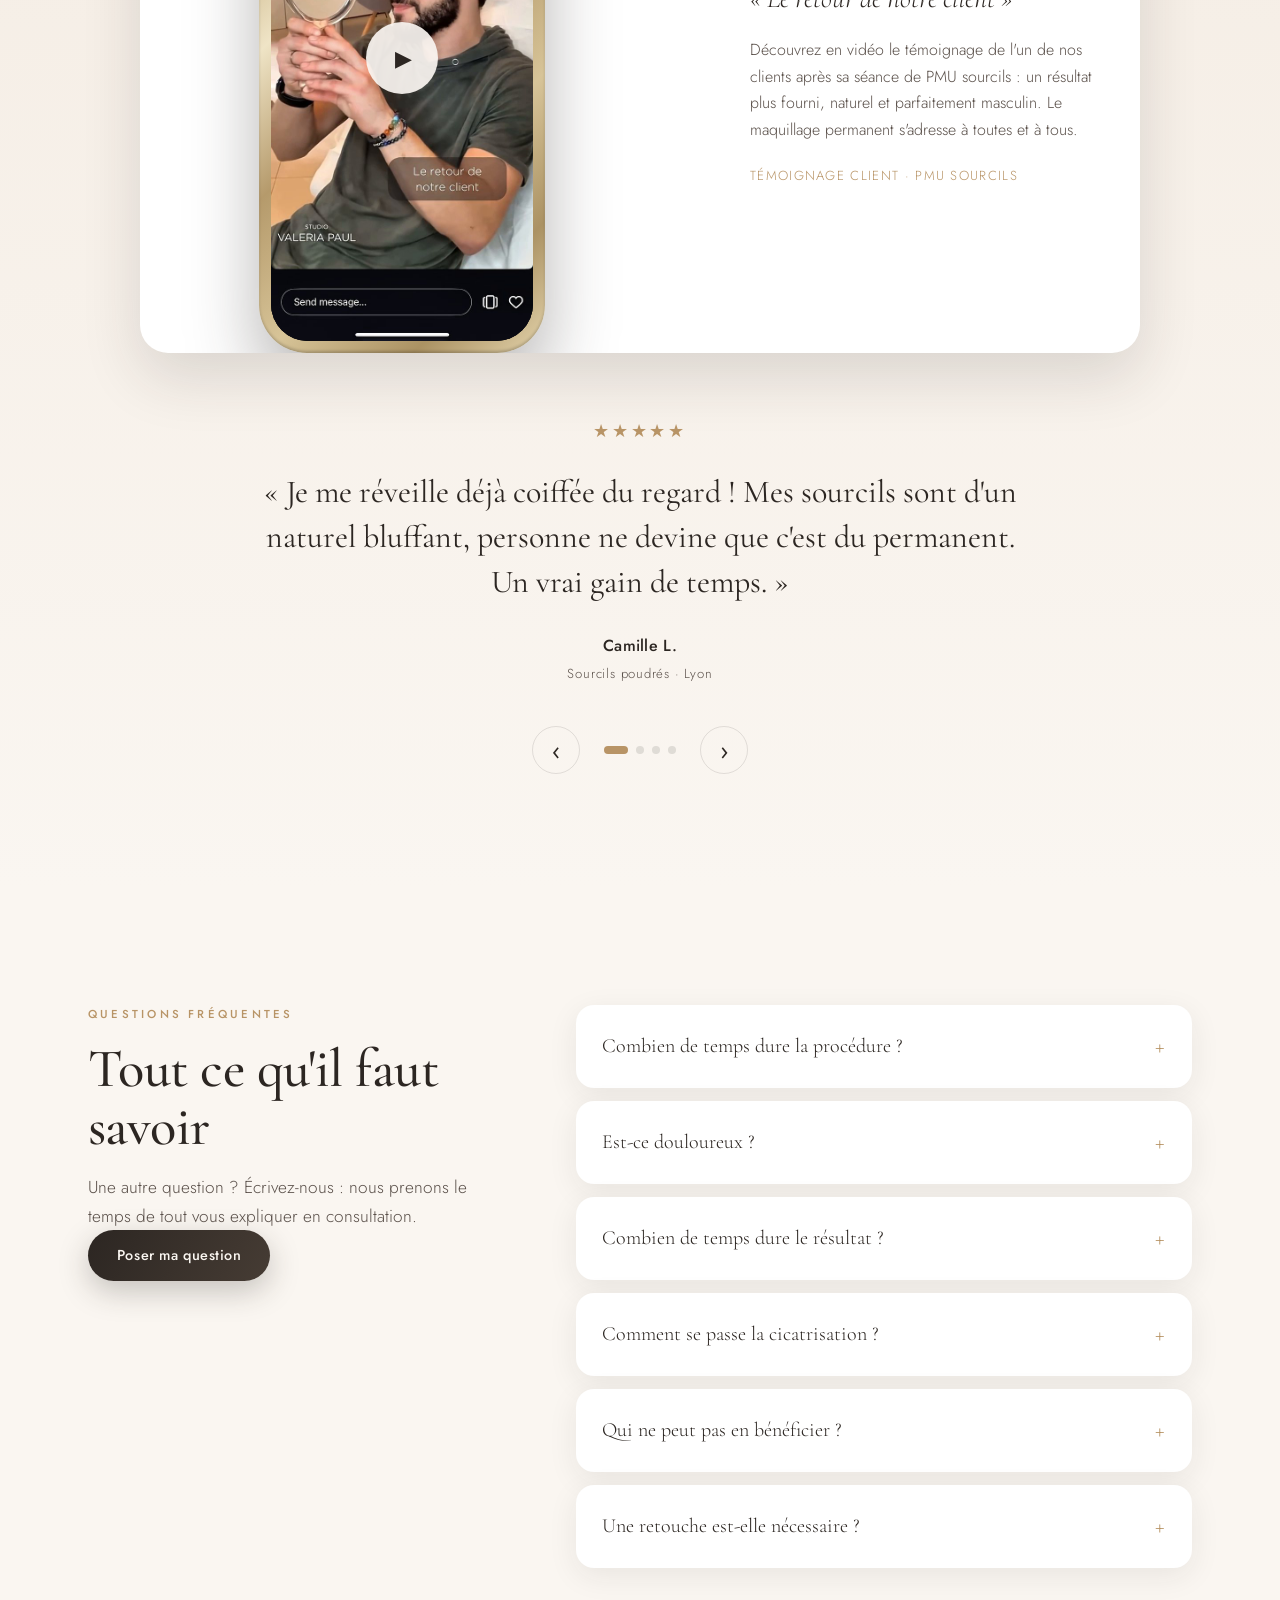
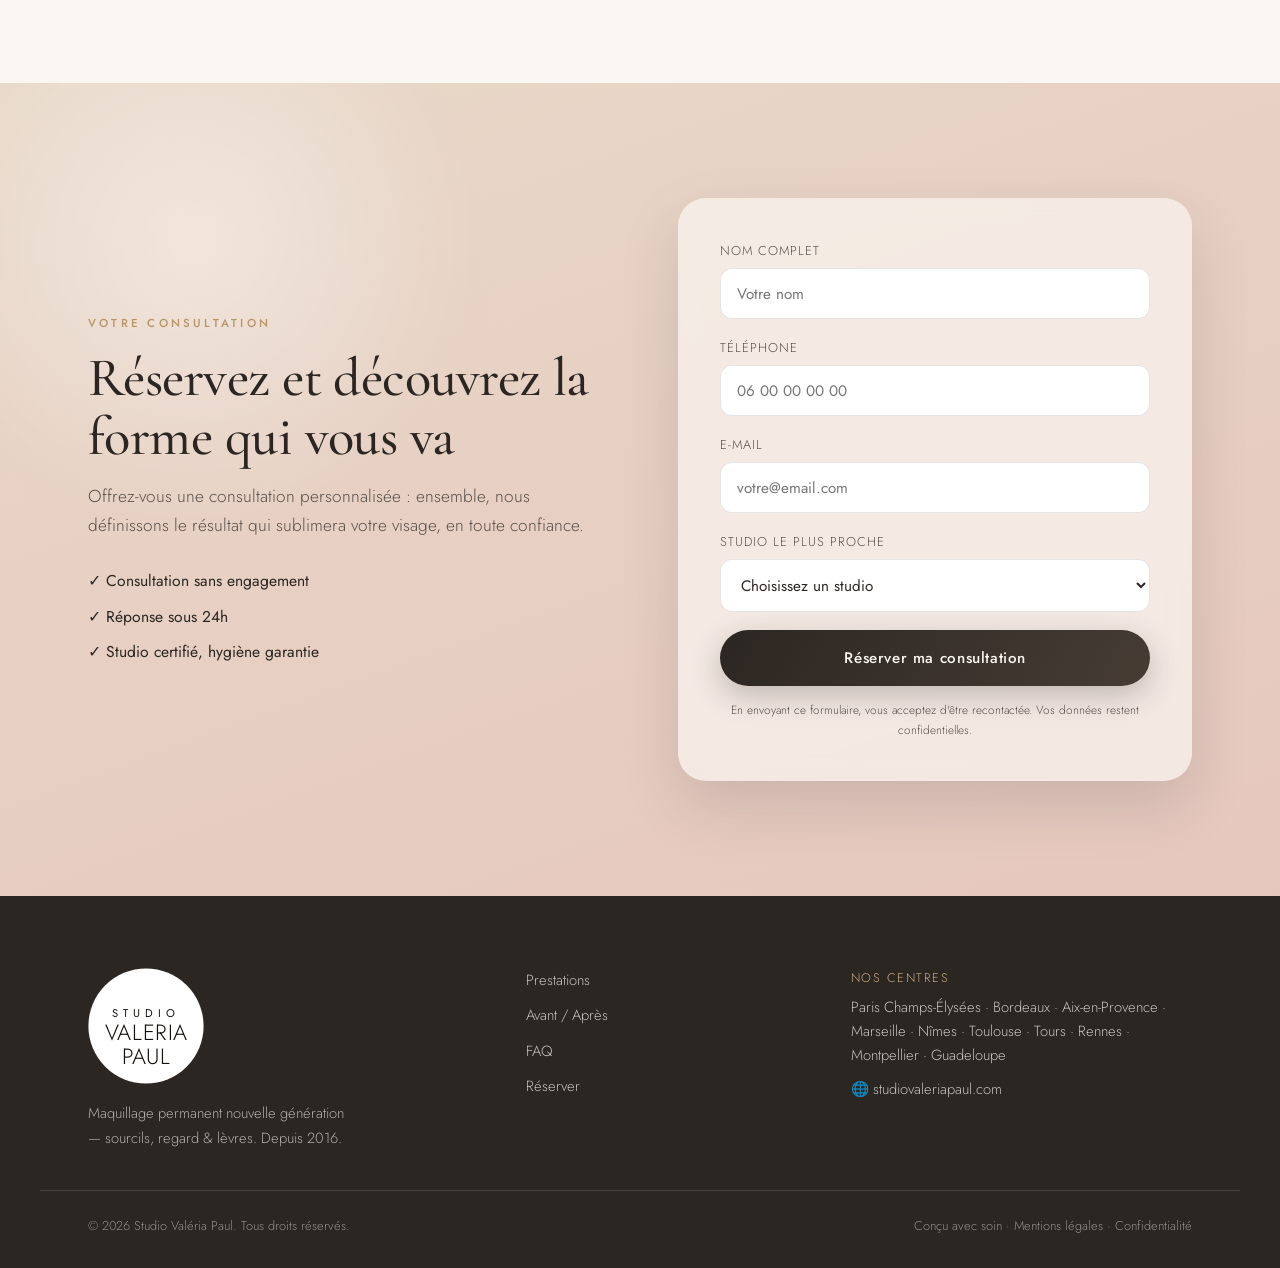
==== commit ce9b5bea: "Add Meta (Facebook) Pixel 1406523847615532 - Base pixel + PageView in head, with noscript fallback -" ====
--- a/index.html
+++ b/index.html
@@ -4,6 +4,23 @@
   <meta charset="UTF-8" />
   <meta name="viewport" content="width=device-width, initial-scale=1.0" />
   <meta name="theme-color" content="#FAF6F1" />
+
+  <!-- Meta (Facebook) Pixel -->
+  <script>
+    !function(f,b,e,v,n,t,s)
+    {if(f.fbq)return;n=f.fbq=function(){n.callMethod?
+    n.callMethod.apply(n,arguments):n.queue.push(arguments)};
+    if(!f._fbq)f._fbq=n;n.push=n;n.loaded=!0;n.version='2.0';
+    n.queue=[];t=b.createElement(e);t.async=!0;
+    t.src=v;s=b.getElementsByTagName(e)[0];
+    s.parentNode.insertBefore(t,s)}(window, document,'script',
+    'https://connect.facebook.net/en_US/fbevents.js');
+    fbq('init', '1406523847615532');
+    fbq('track', 'PageView');
+  </script>
+  <noscript><img height="1" width="1" style="display:none"
+    src="https://www.facebook.com/tr?id=1406523847615532&ev=PageView&noscript=1" alt="" /></noscript>
+  <!-- End Meta Pixel -->
   <title>Studio Valéria Paul — Maquillage Permanent d'Exception</title>
   <meta name="description" content="Studio de maquillage permanent (sourcils, eyeliner, lèvres). Des résultats naturels, durables et sur-mesure. Réservez votre consultation personnalisée." />
   <meta name="author" content="Studio Valéria Paul" />
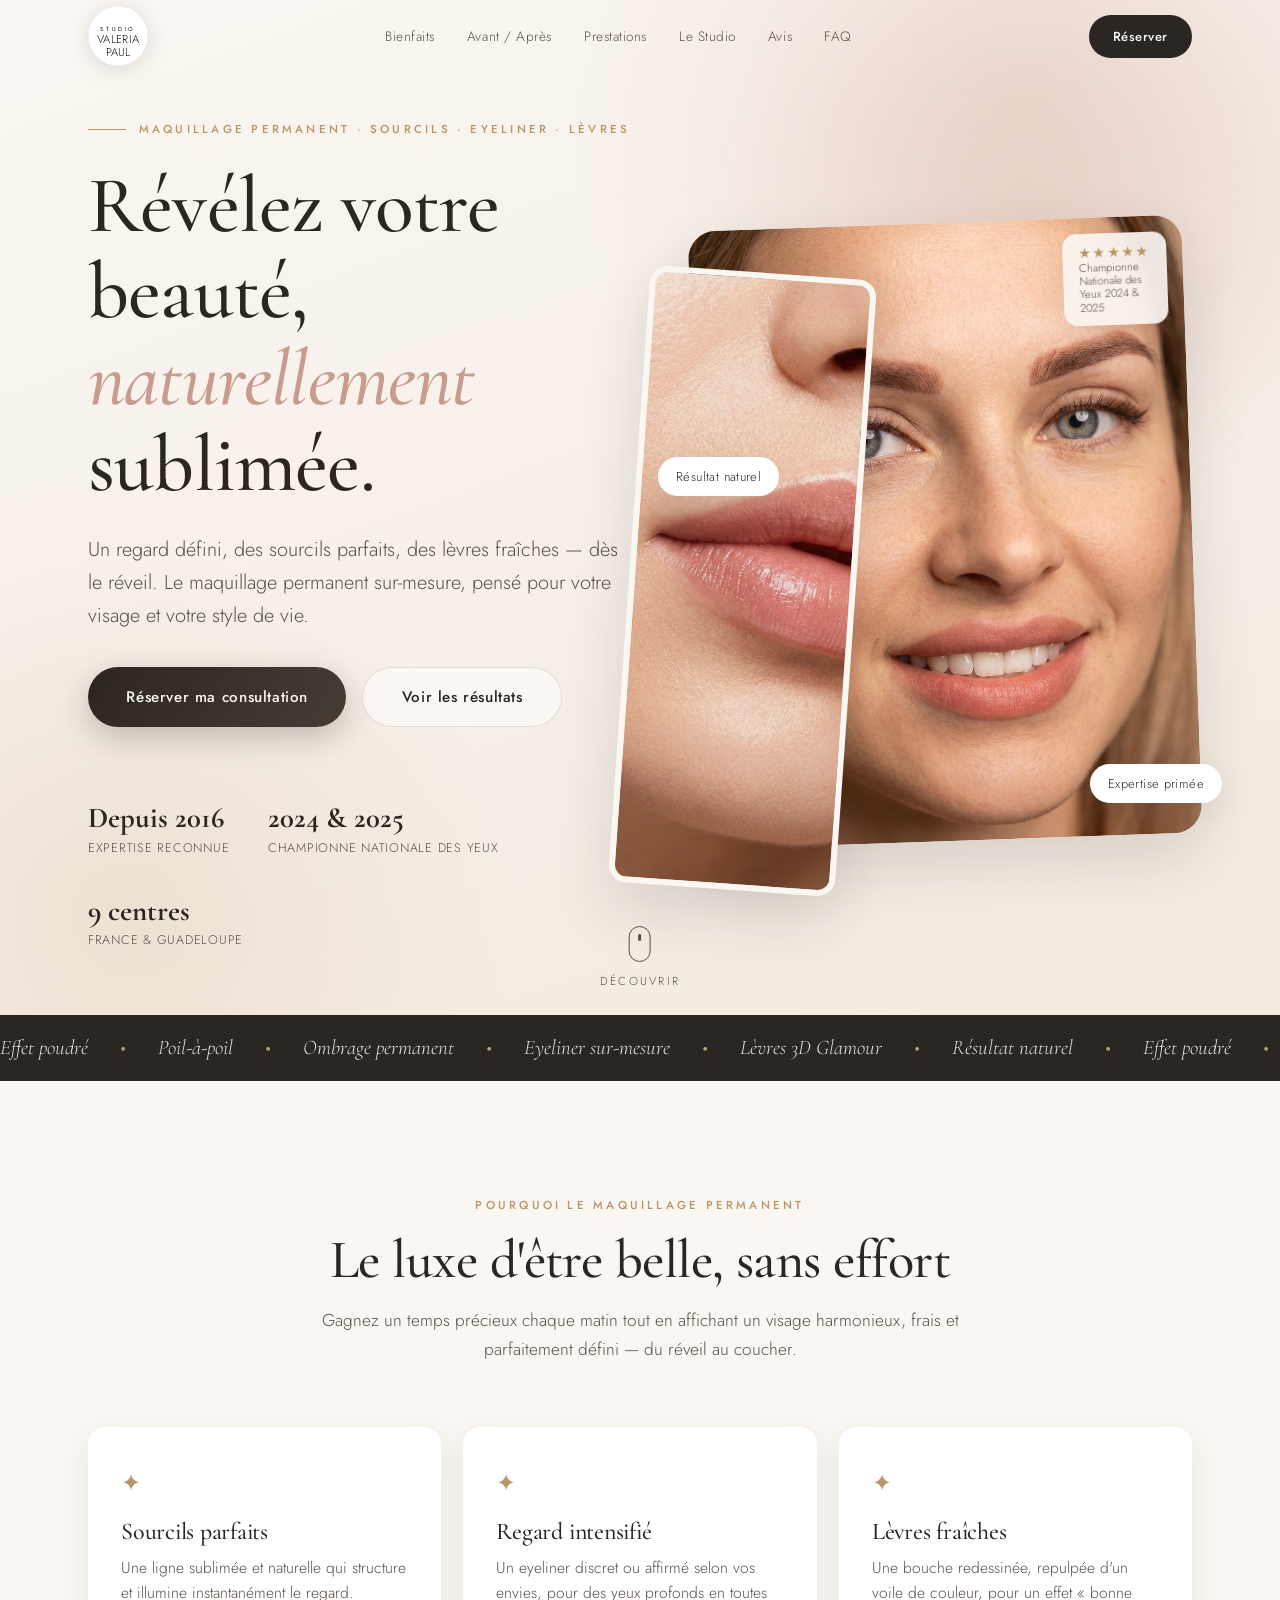
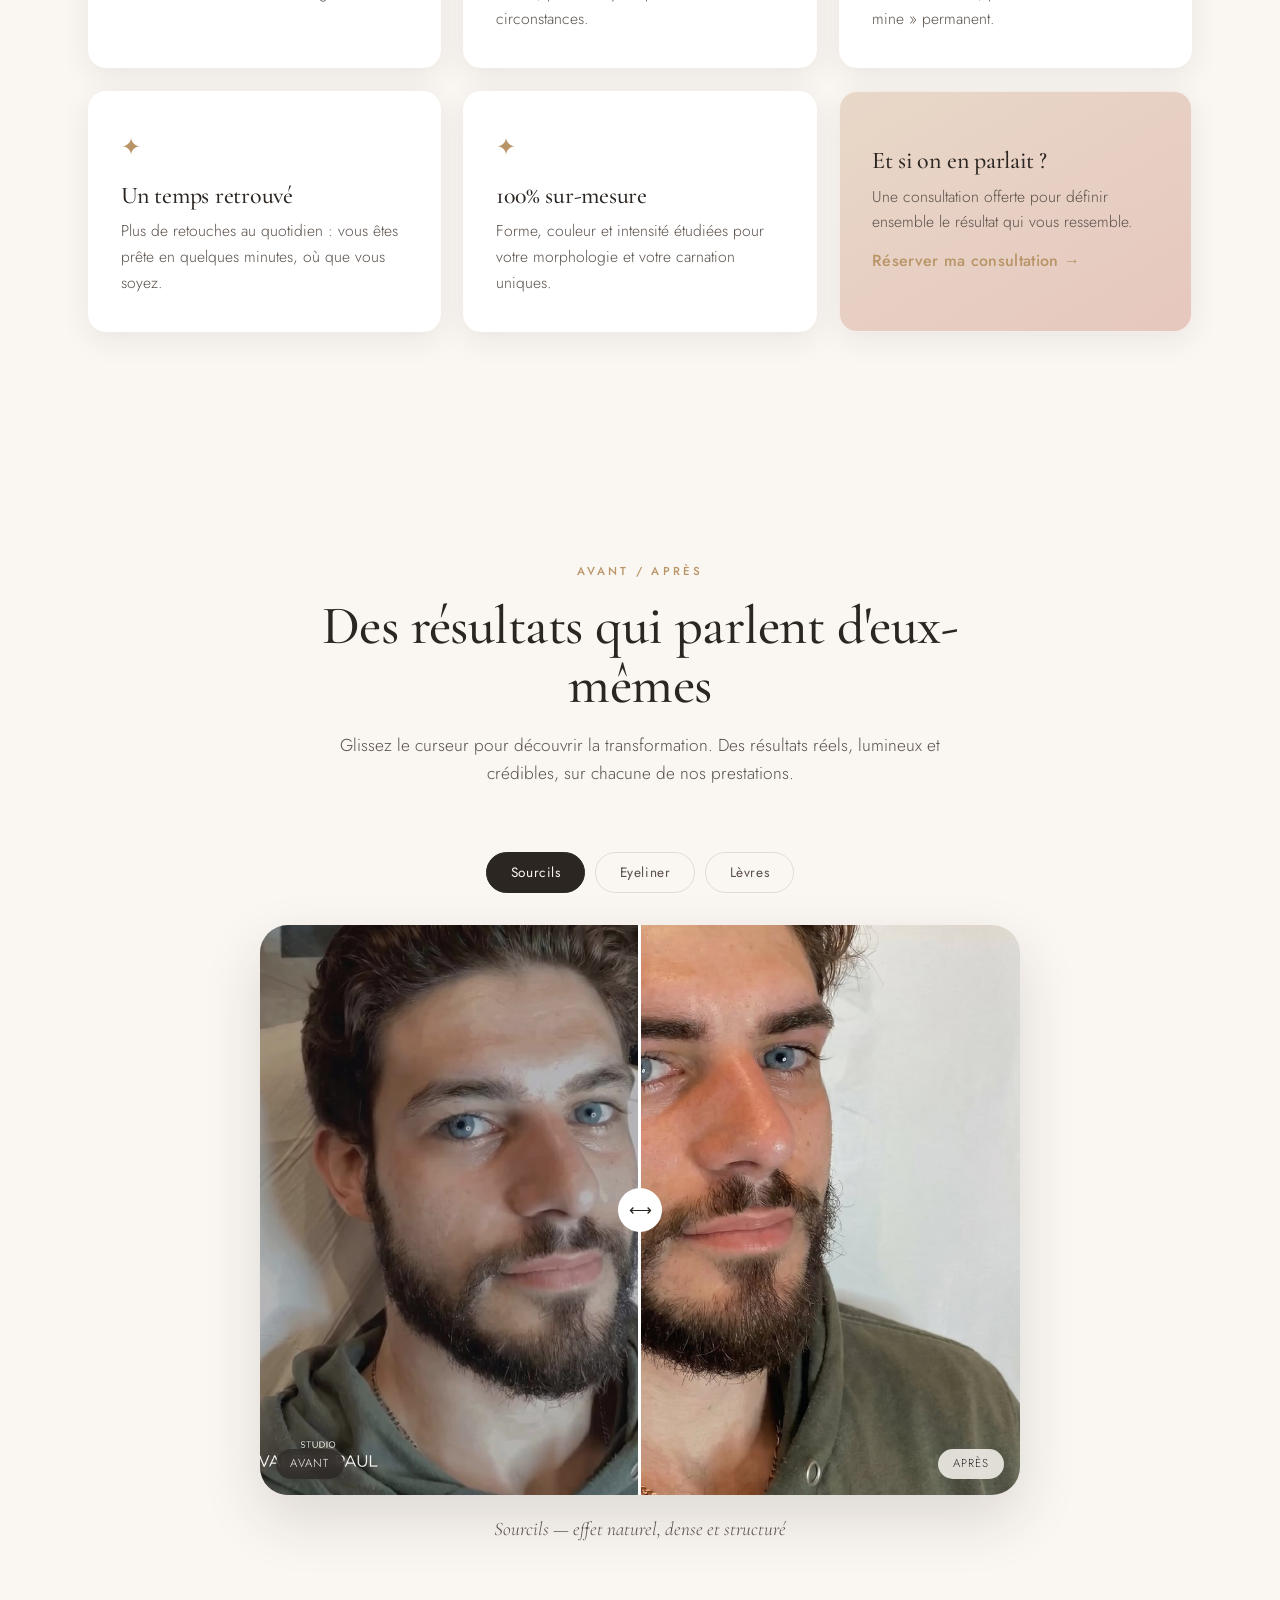
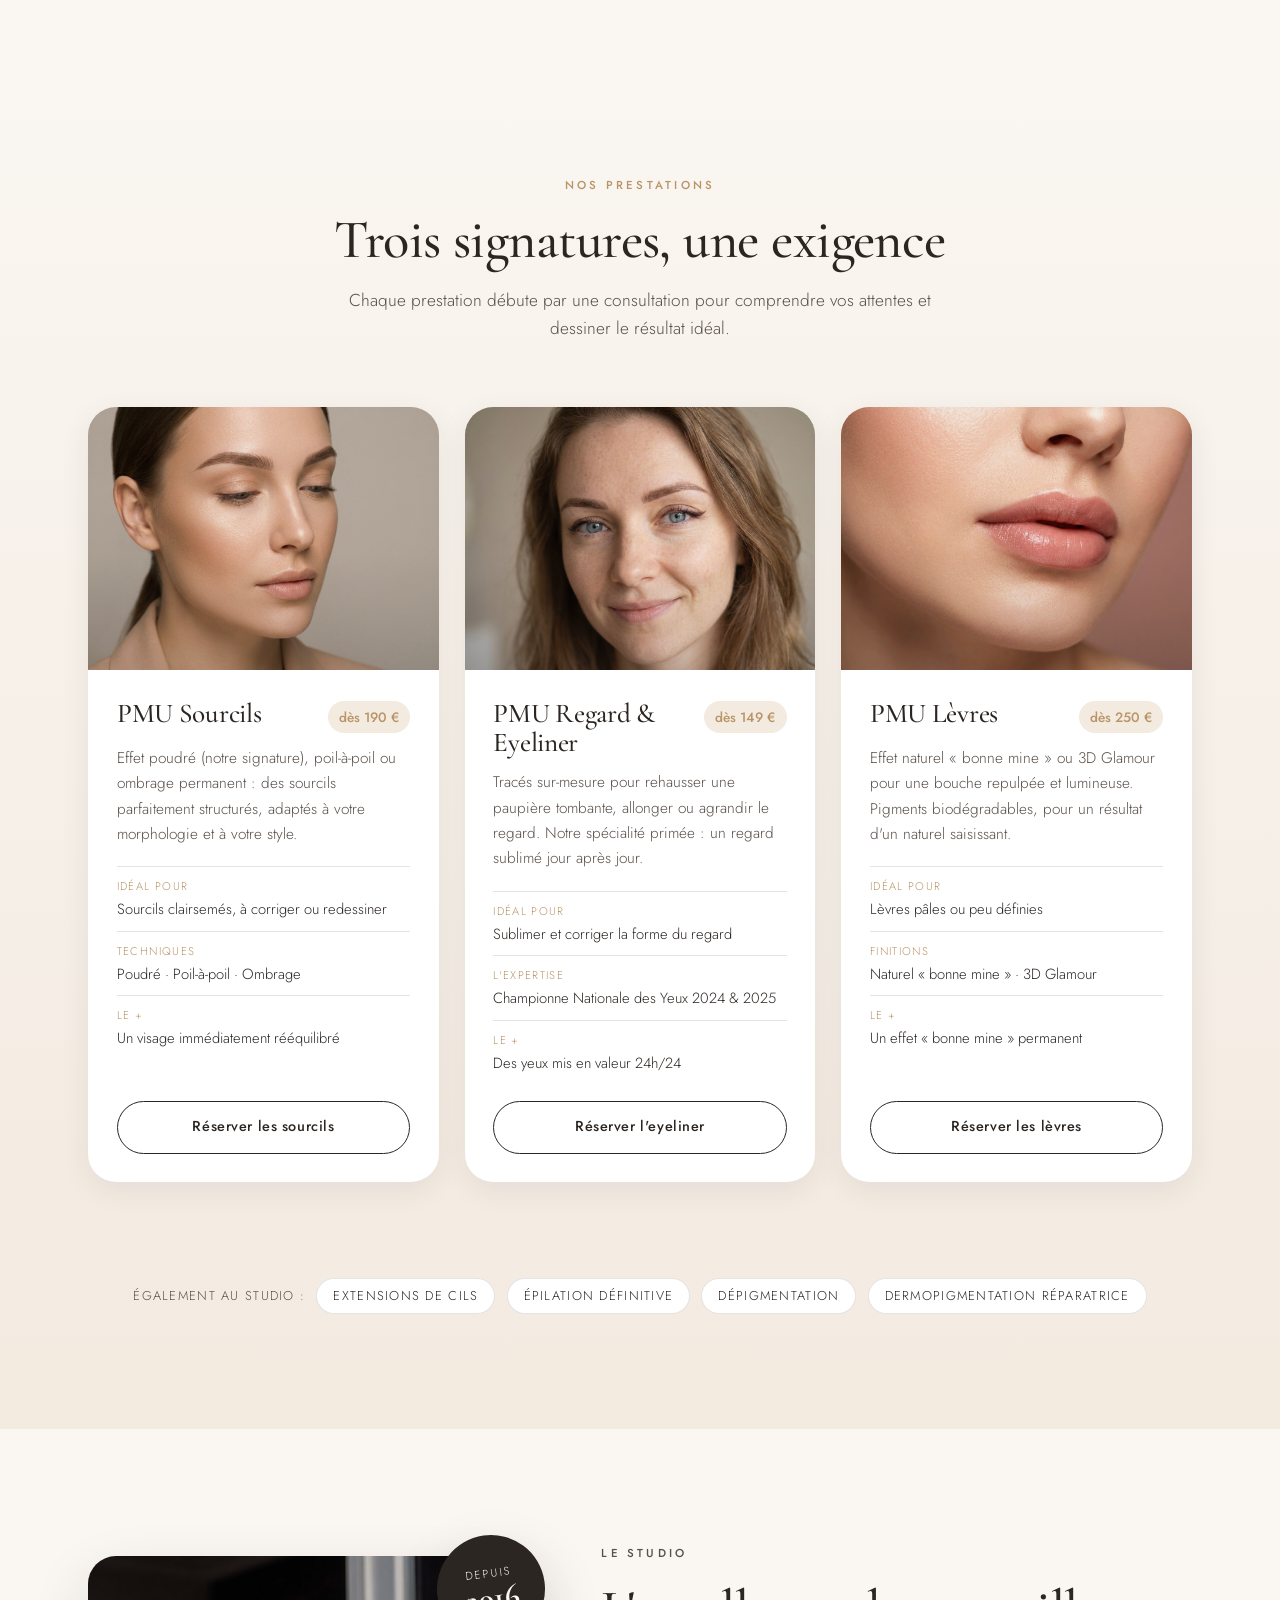
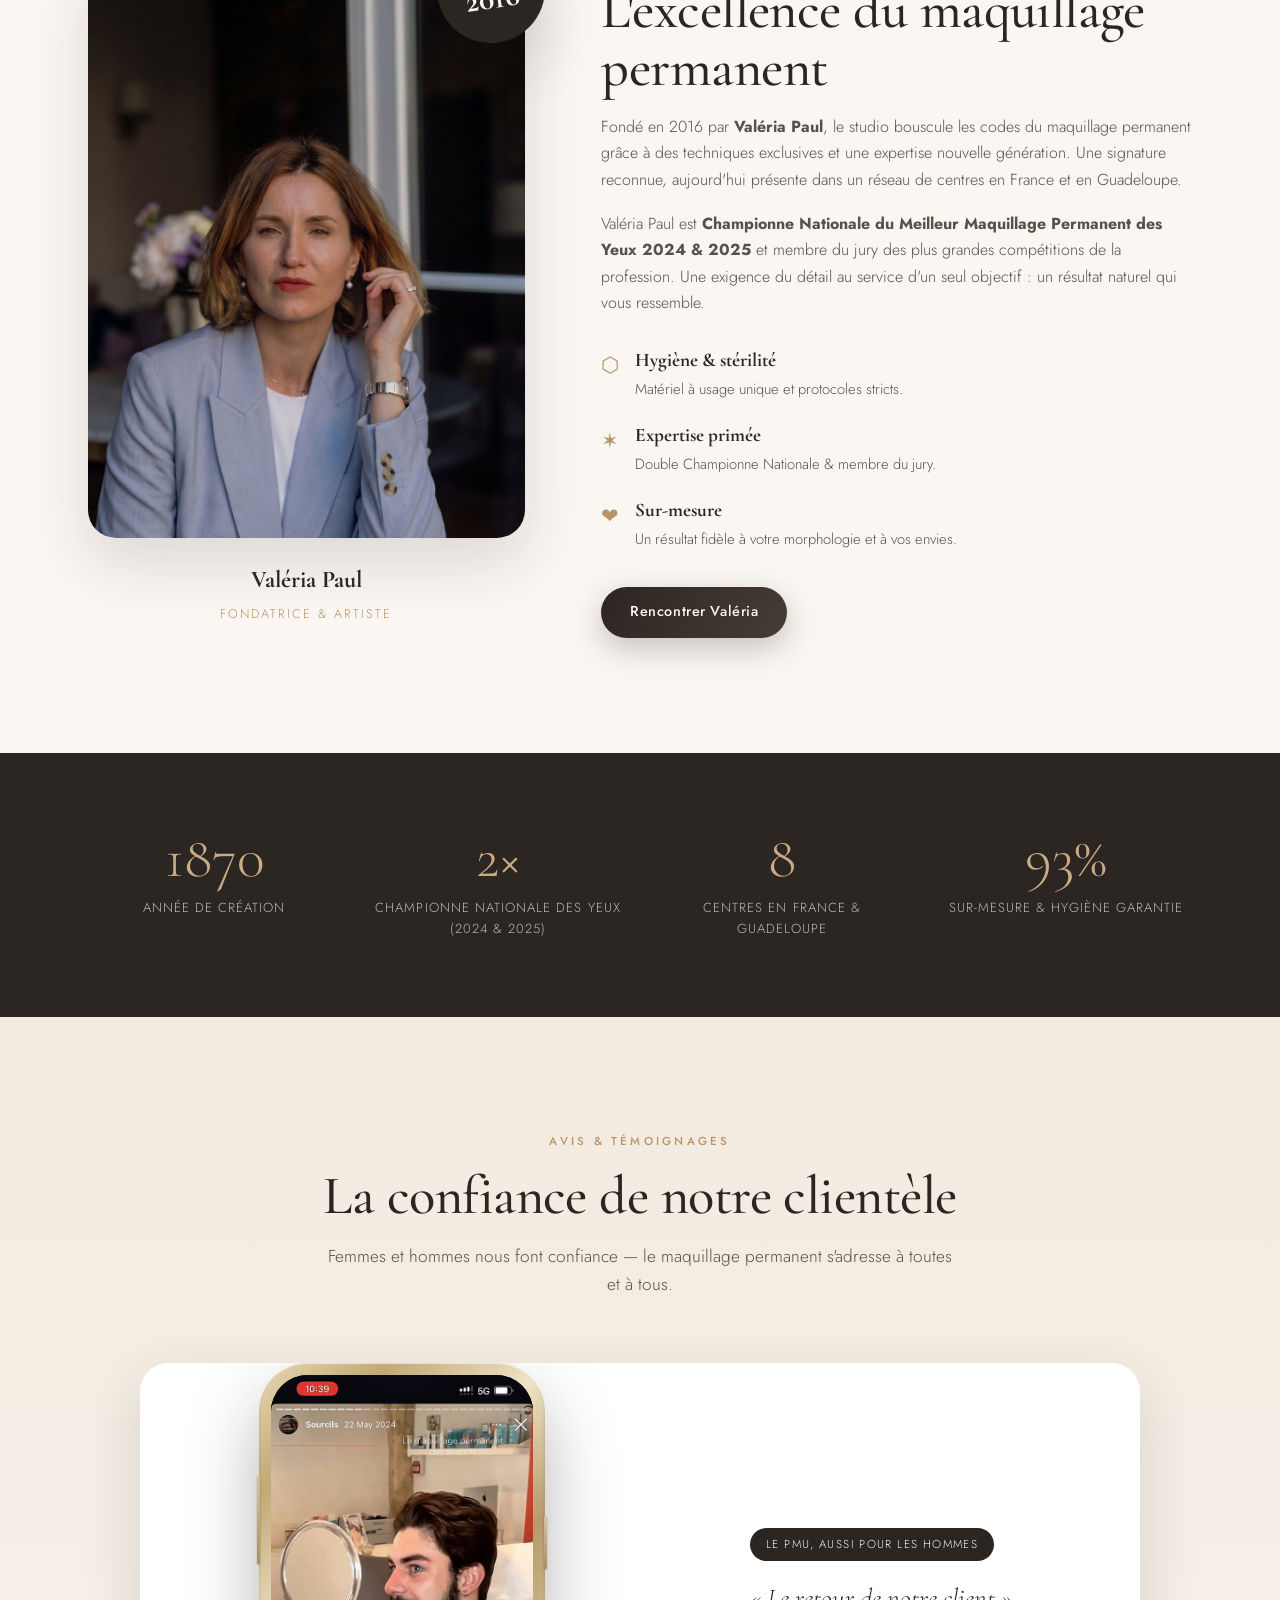
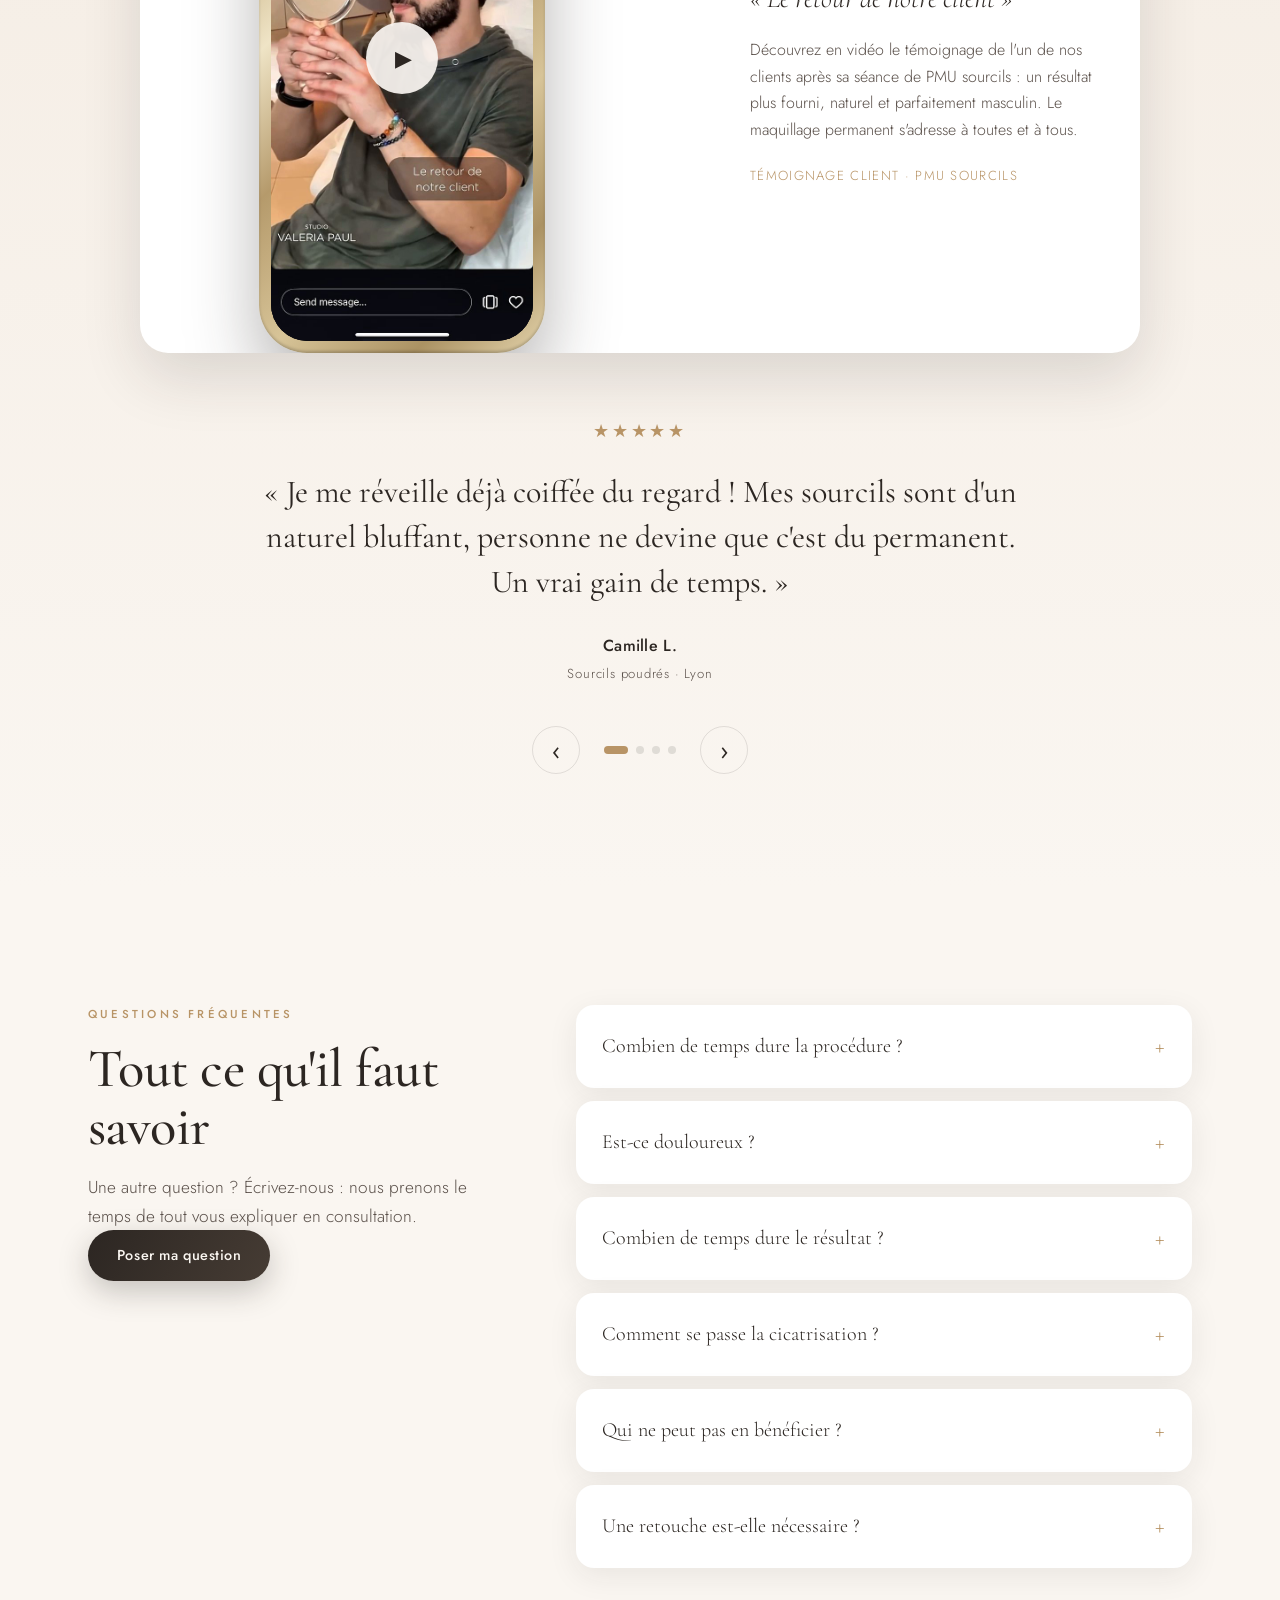
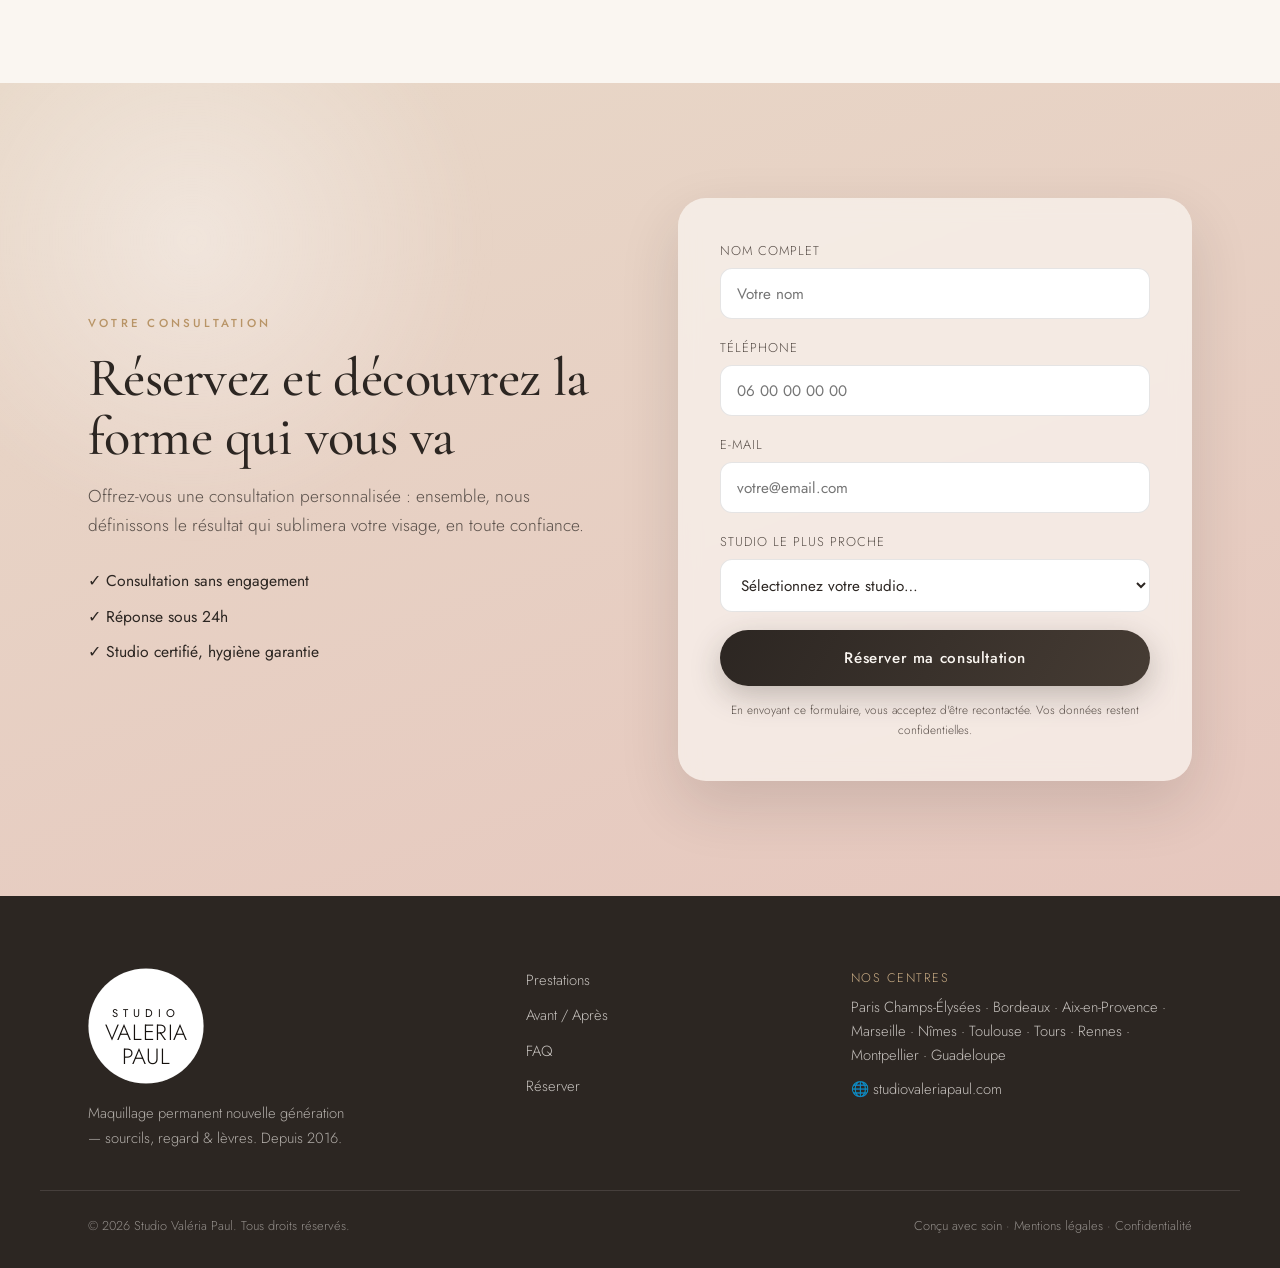
==== commit dfcb2361: "Limit studio dropdown to the 7 active studios - Paris, Toulouse, Nimes, Rennes, Aix-en-Provence, Bor" ====
--- a/index.html
+++ b/index.html
@@ -542,17 +542,14 @@
           <div class="field">
             <label for="studio">Studio le plus proche</label>
             <select id="studio" name="studio" required>
-              <option value="" disabled selected>Choisissez un studio</option>
-              <option value="paris">Paris Champs-Élysées</option>
-              <option value="bordeaux">Bordeaux</option>
-              <option value="aix">Aix-en-Provence</option>
-              <option value="marseille">Marseille</option>
-              <option value="nimes">Nîmes</option>
-              <option value="toulouse">Toulouse</option>
-              <option value="tours">Tours</option>
-              <option value="rennes">Rennes</option>
-              <option value="montpellier">Montpellier</option>
-              <option value="guadeloupe">Guadeloupe</option>
+              <option value="" disabled selected>Sélectionnez votre studio…</option>
+              <option value="Paris">Paris</option>
+              <option value="Toulouse">Toulouse</option>
+              <option value="Nîmes">Nîmes</option>
+              <option value="Rennes">Rennes</option>
+              <option value="Aix-en-Provence">Aix-en-Provence</option>
+              <option value="Bordeaux">Bordeaux</option>
+              <option value="Marseille">Marseille</option>
             </select>
           </div>
           <button type="submit" class="btn btn--primary btn--lg btn--block">Réserver ma consultation</button>
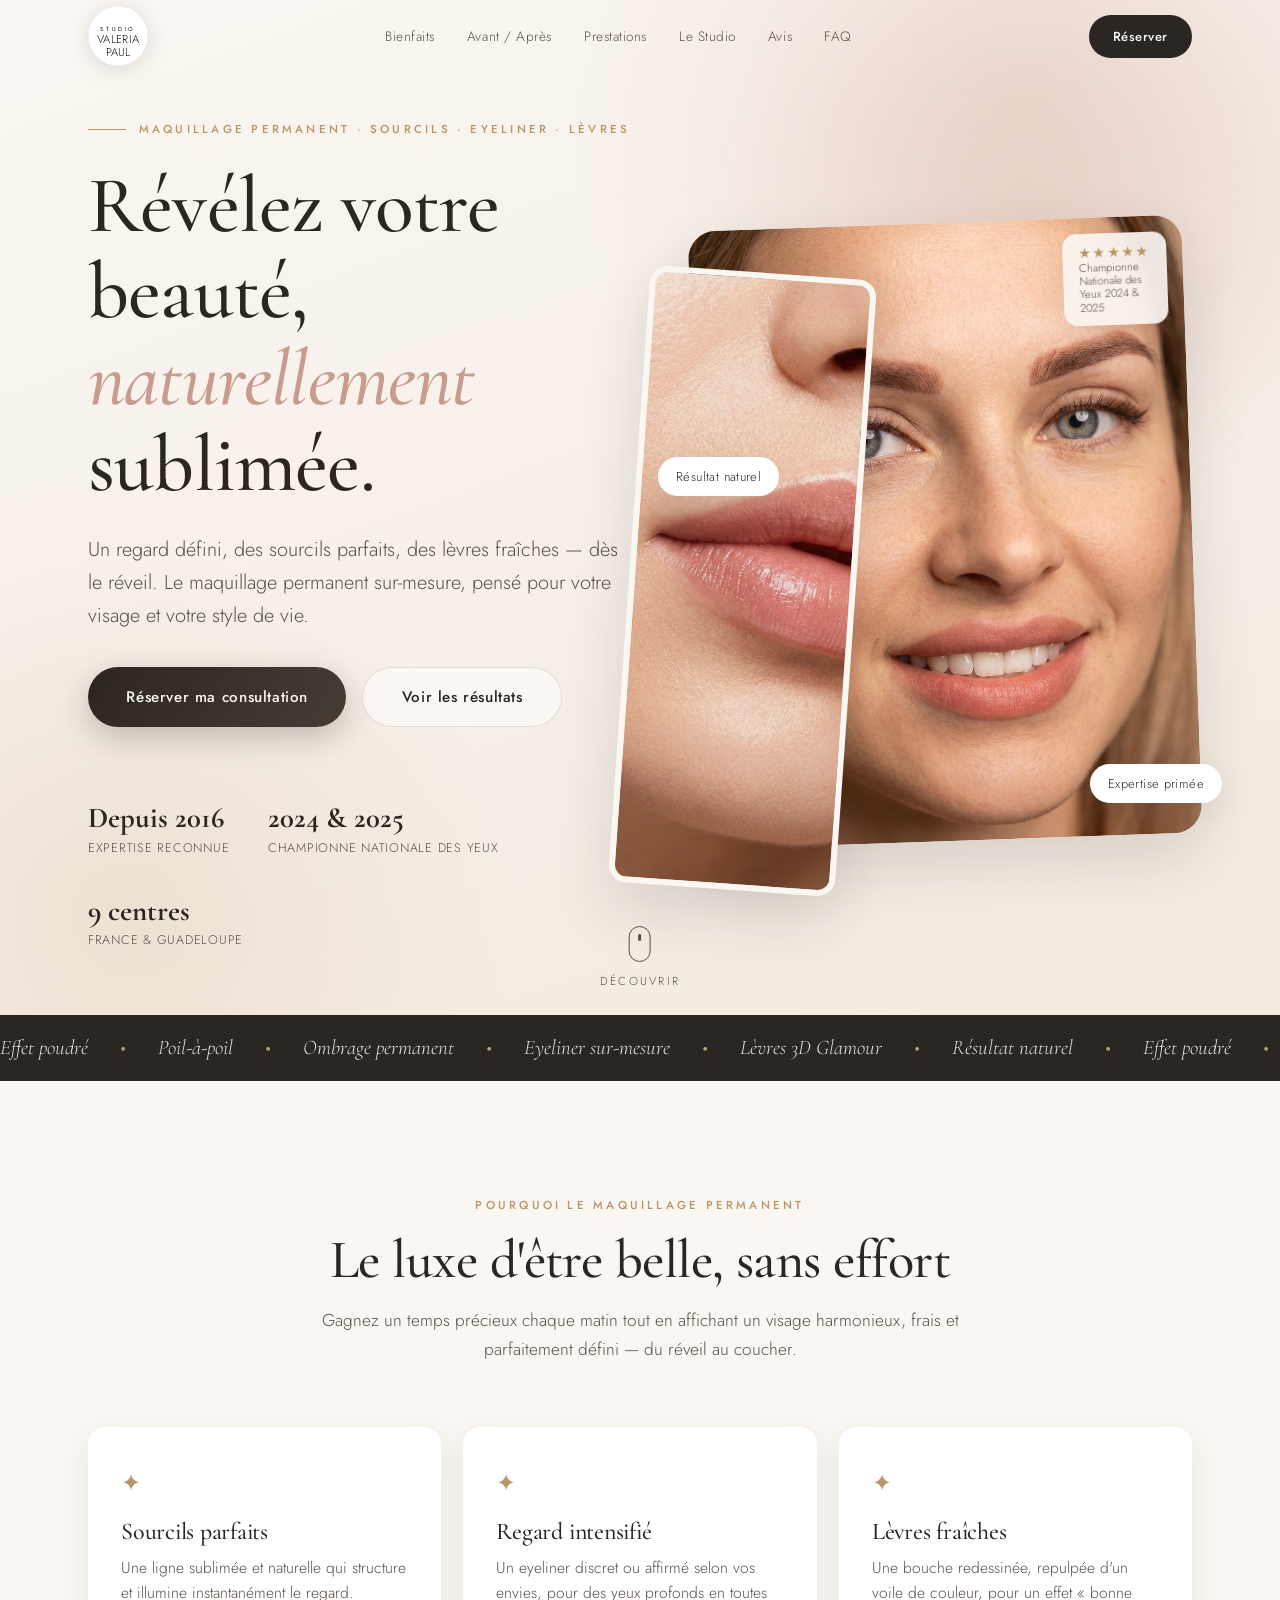
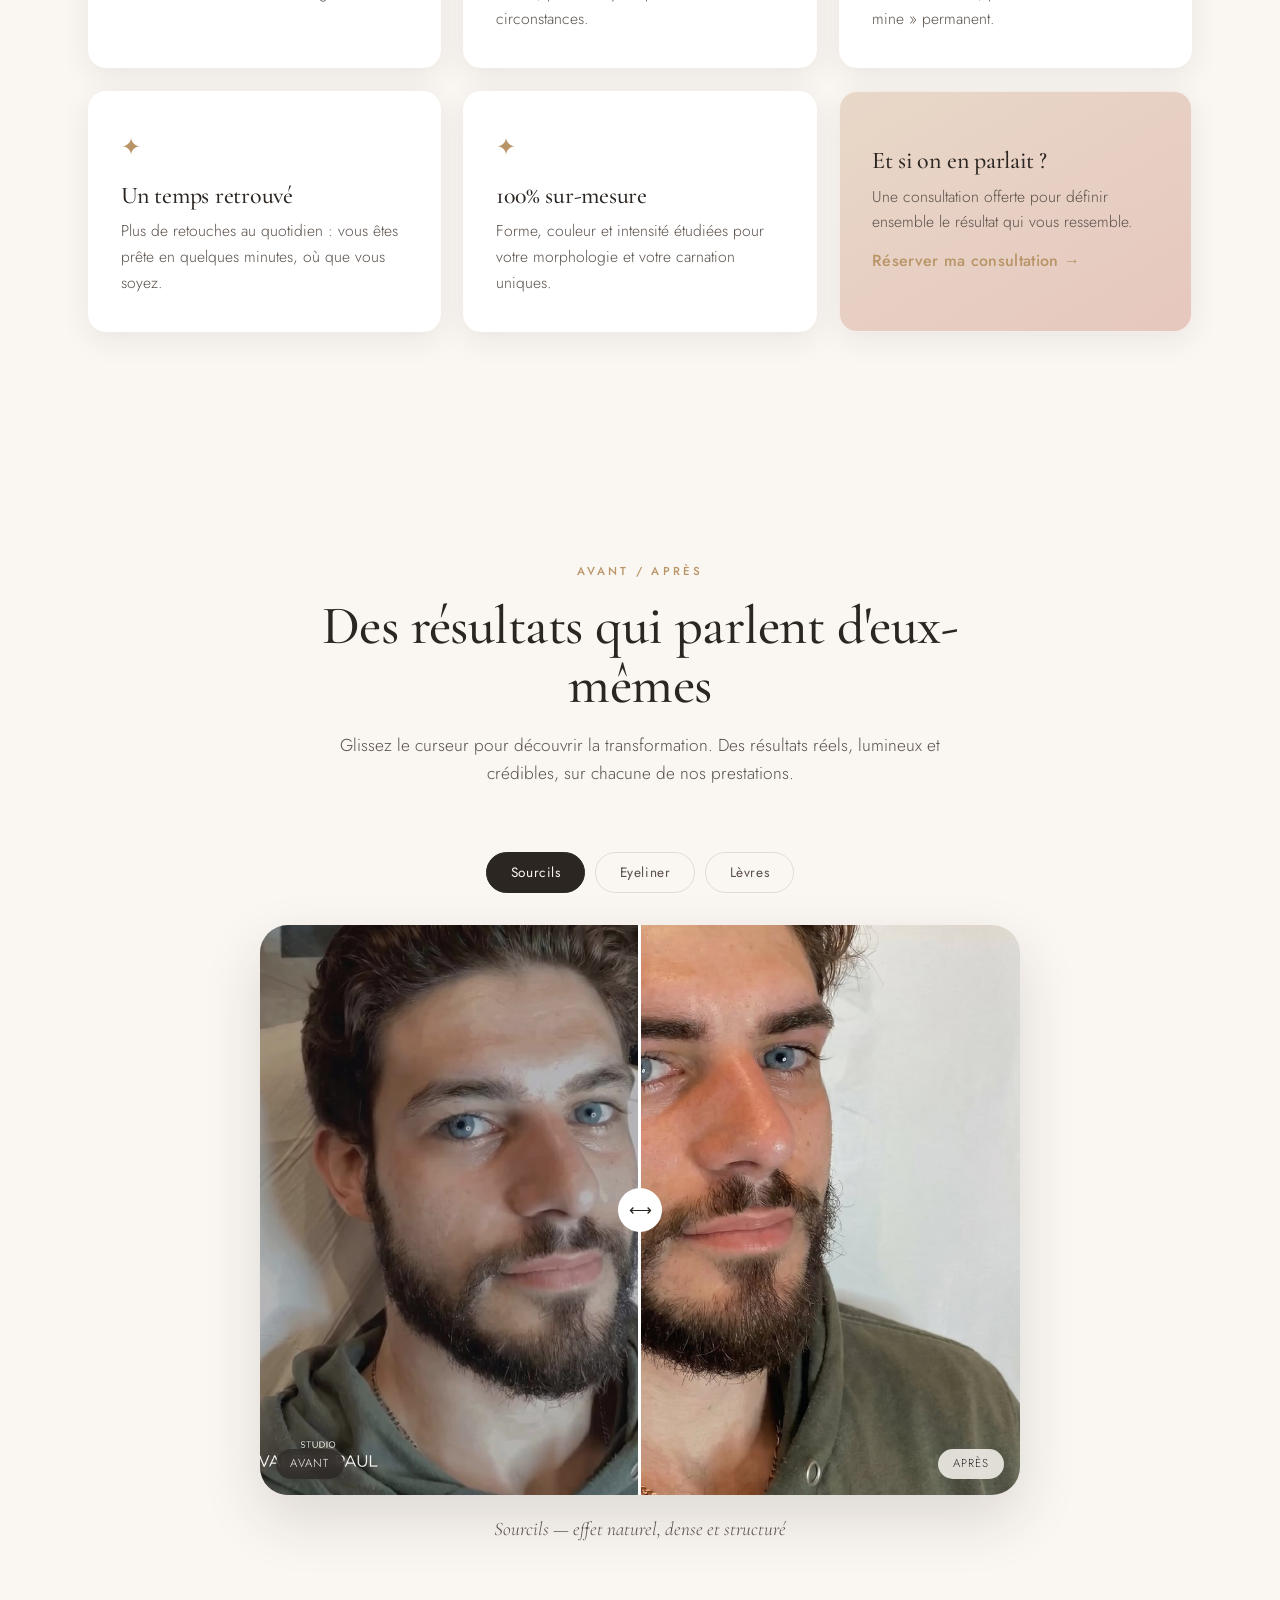
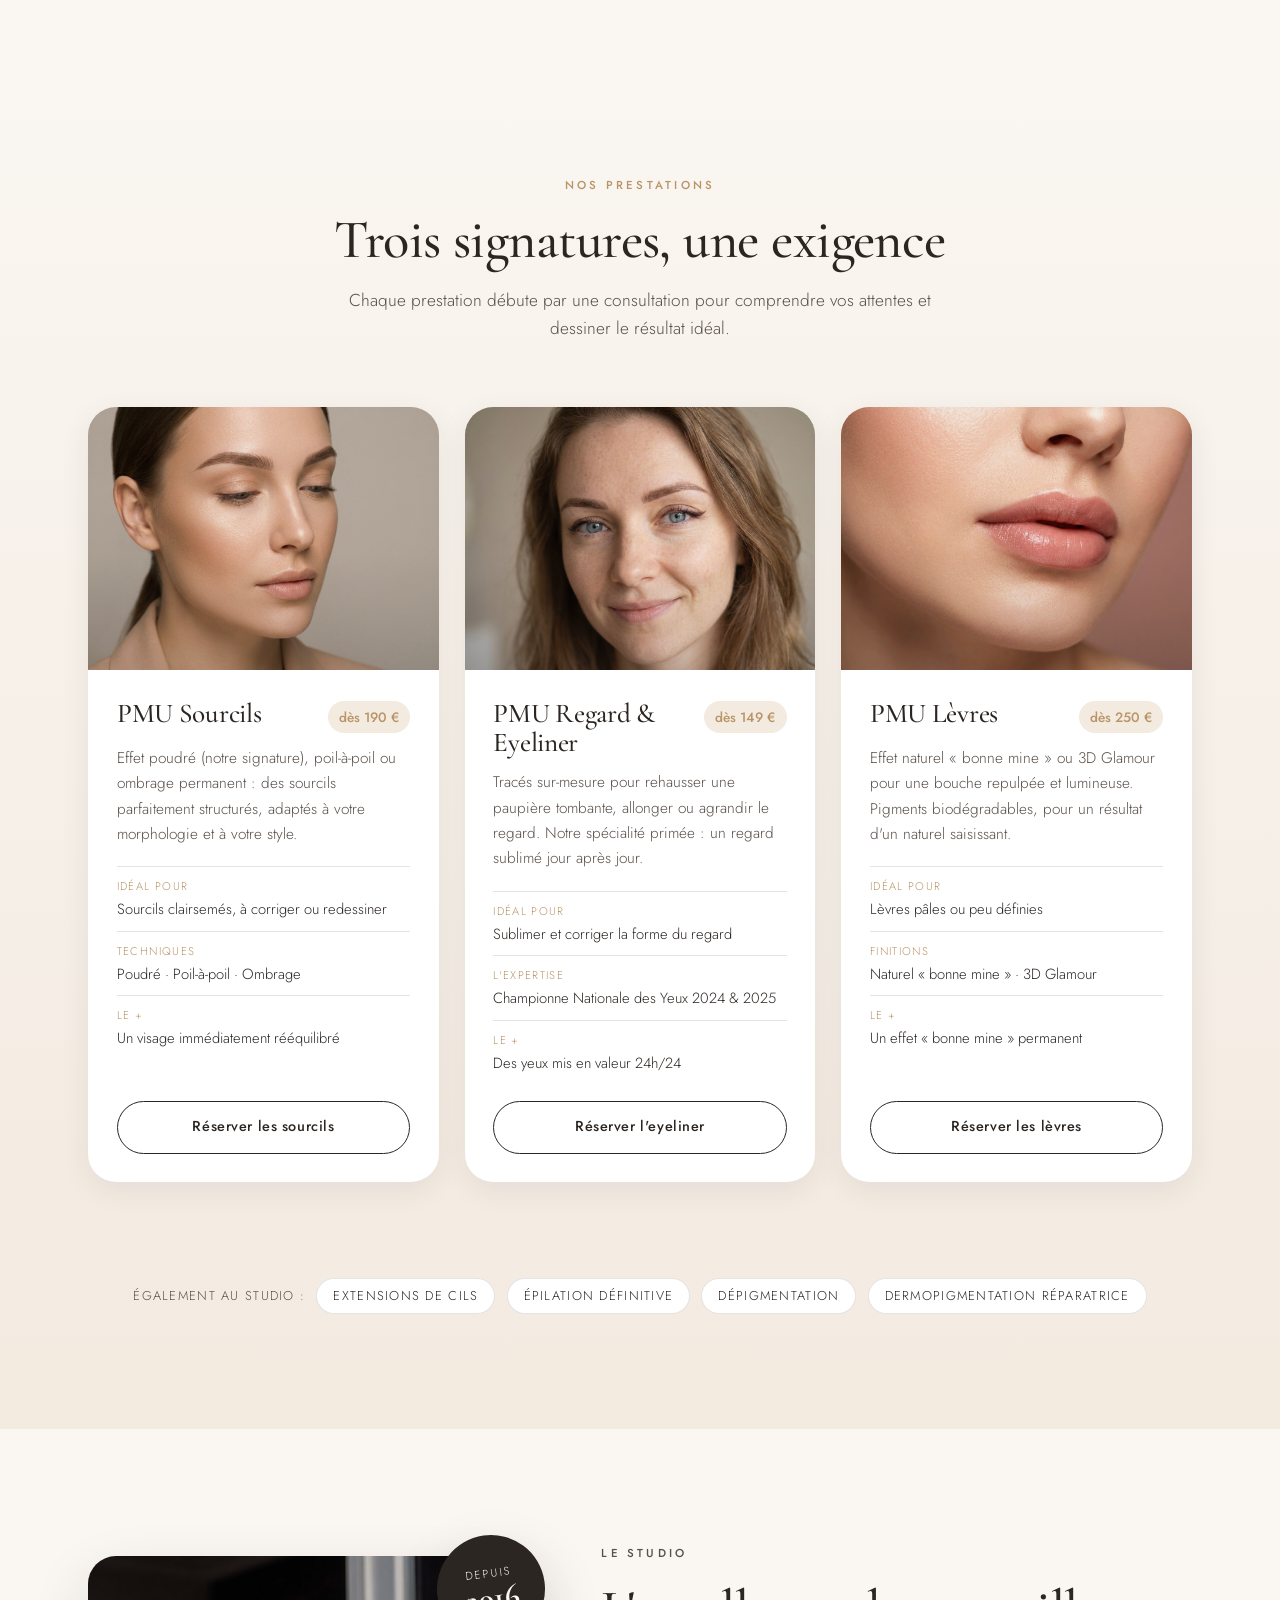
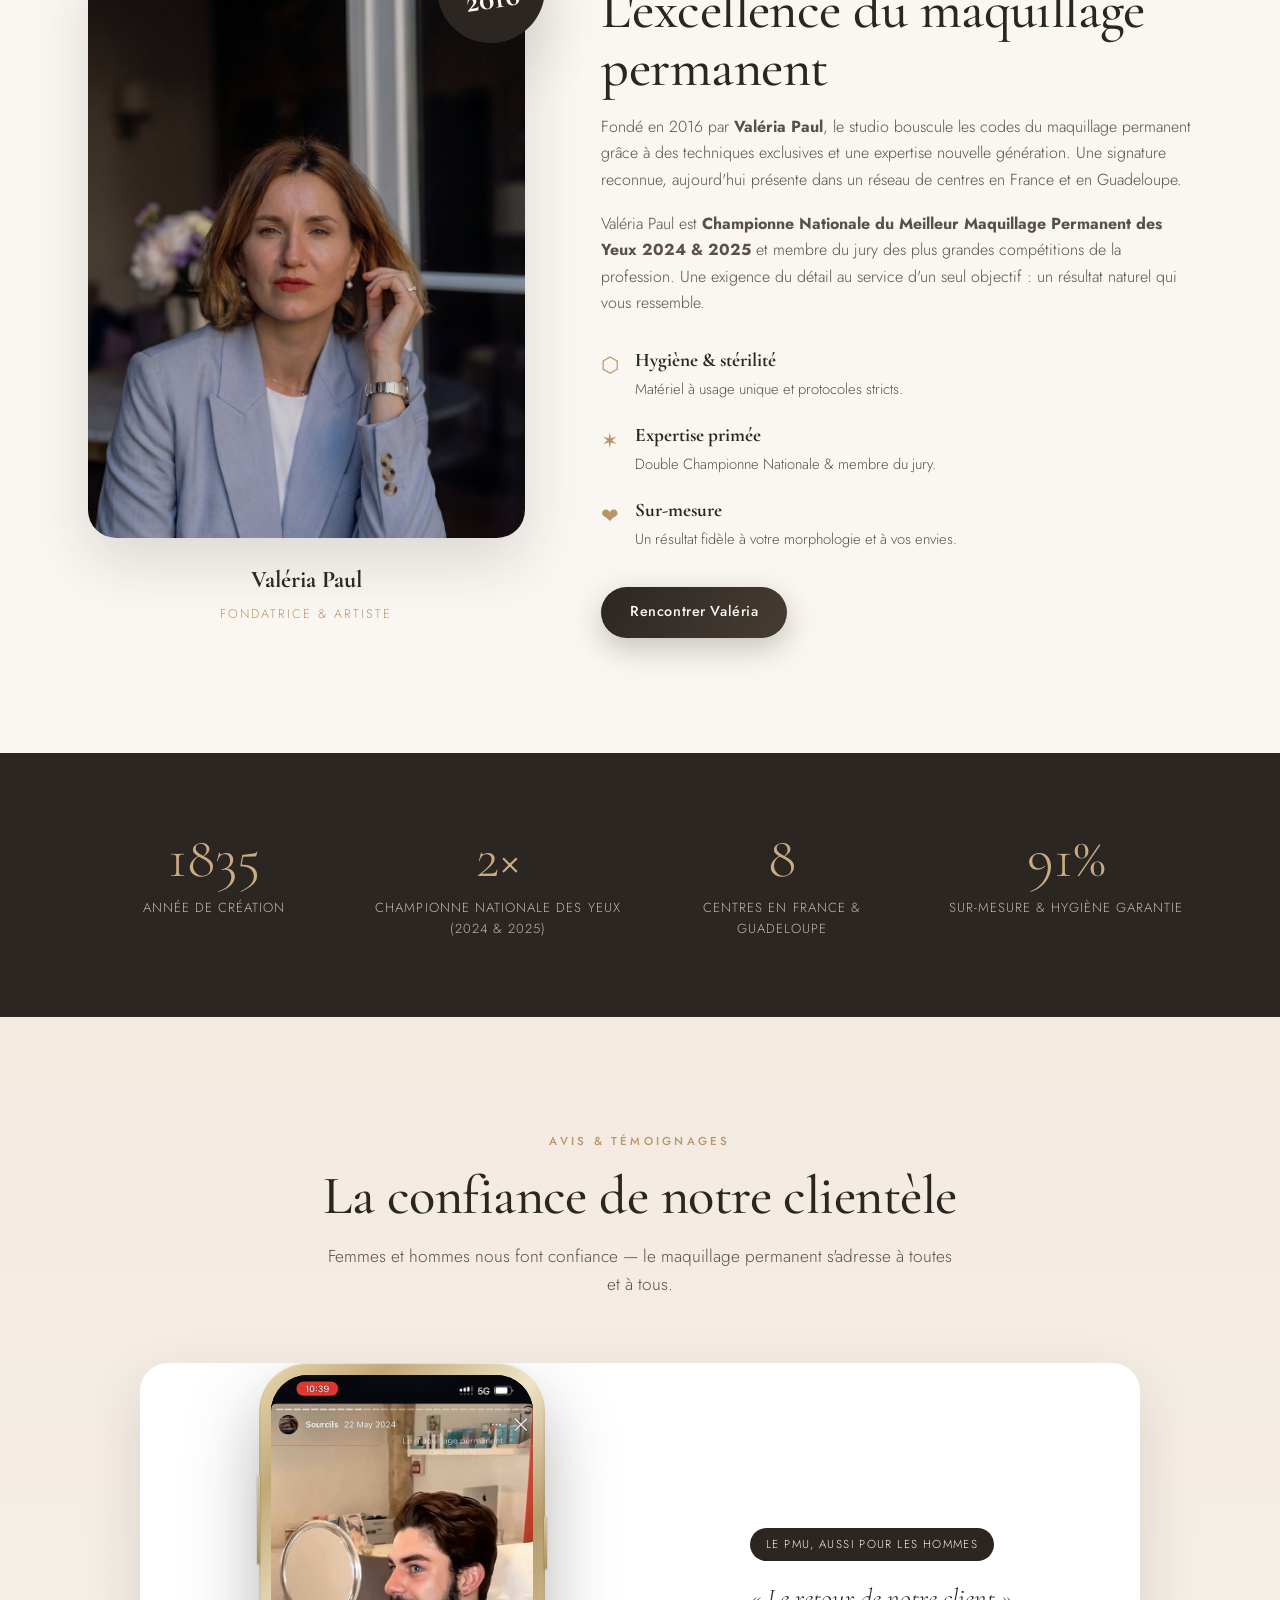
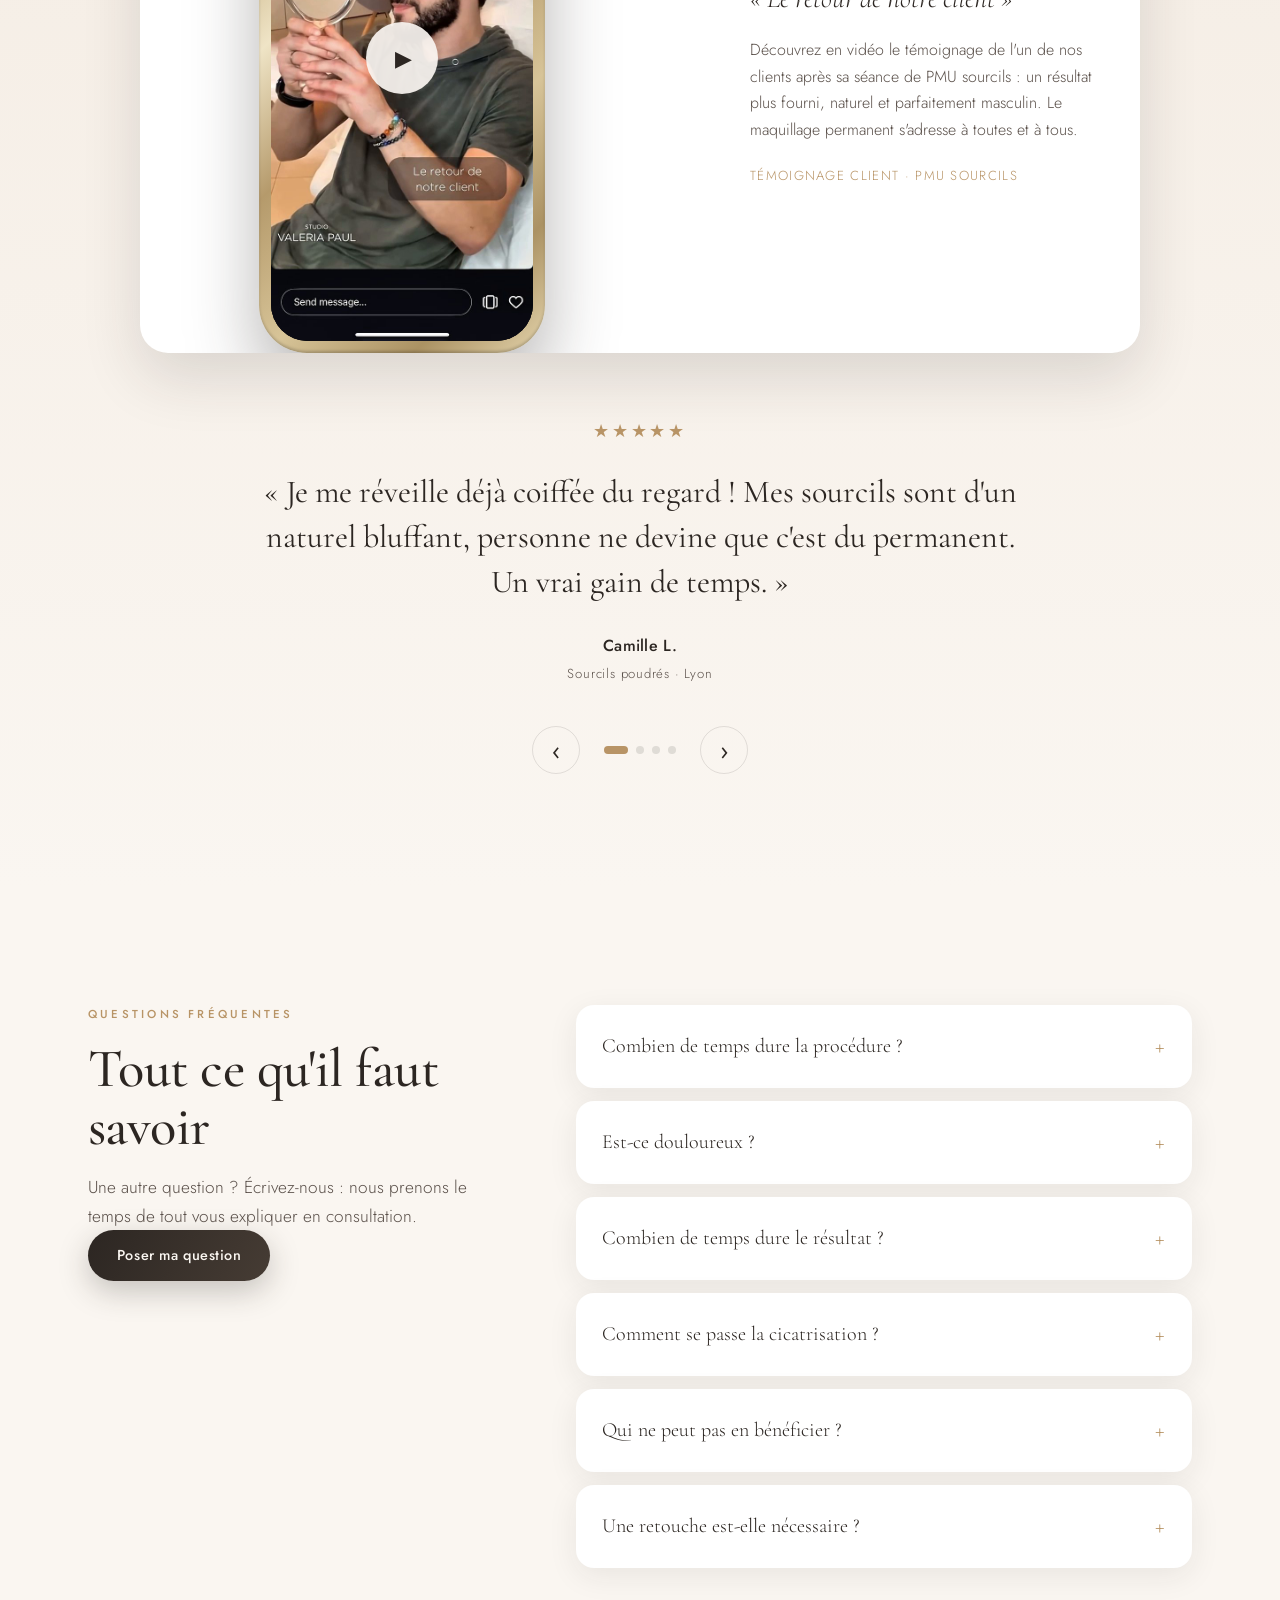
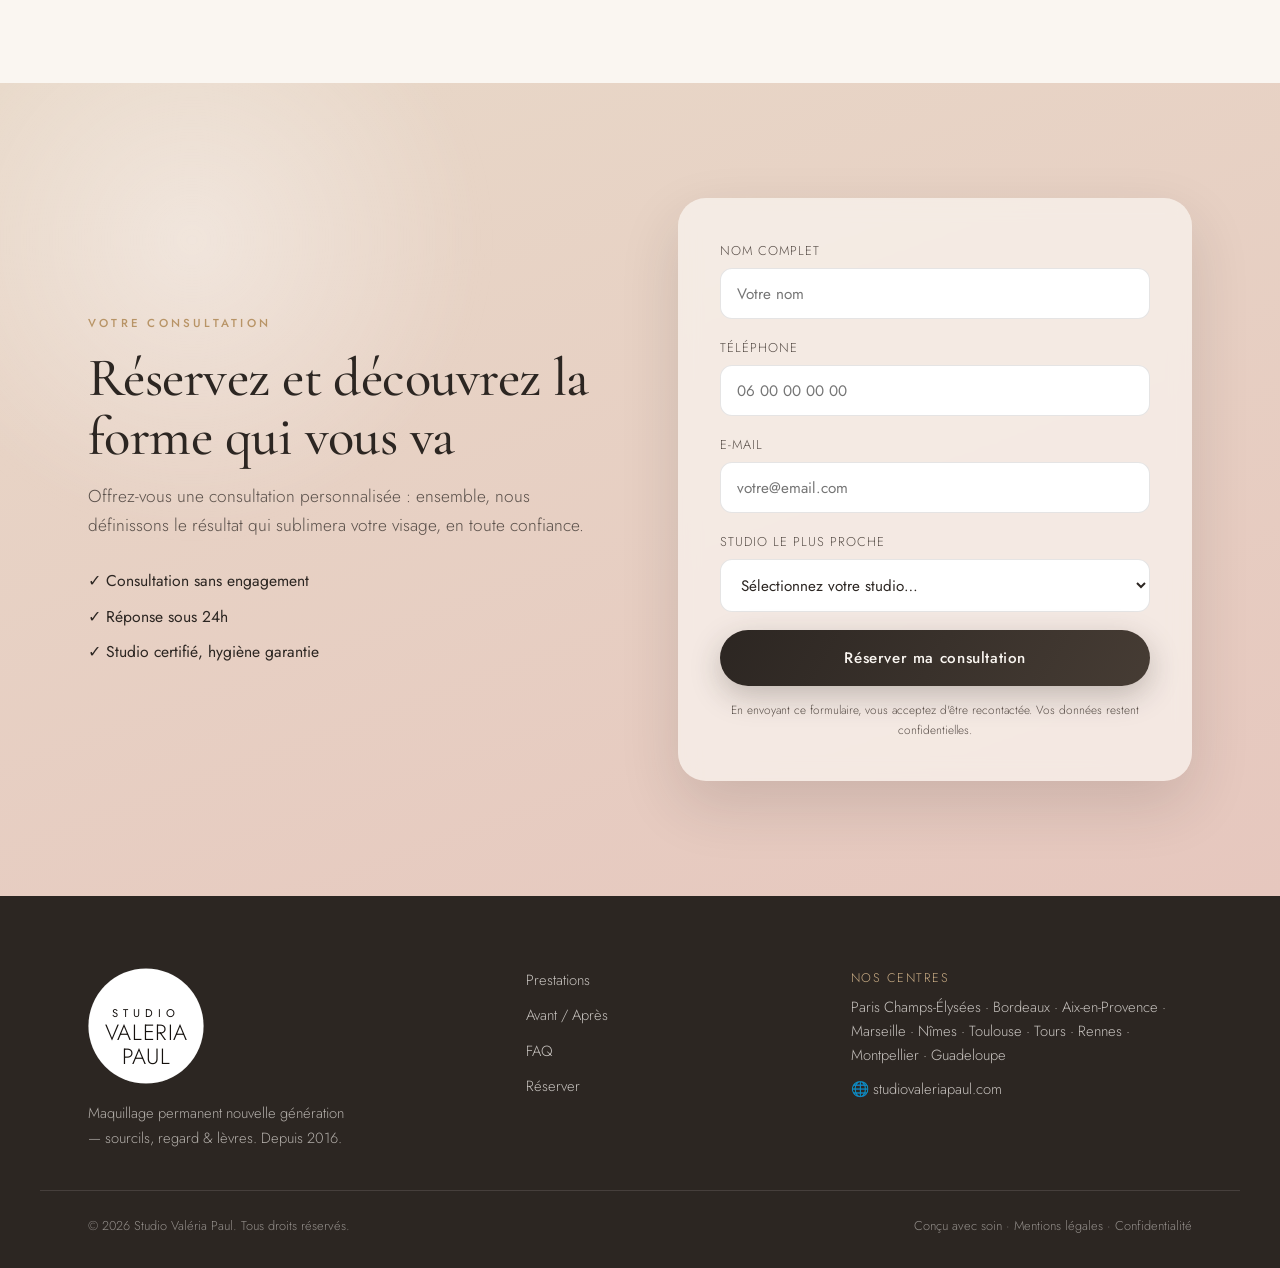
==== commit 5bbe549b: "Make booking form work without JavaScript (native fallback) - Form now has action=/api/lead method=P" ====
--- a/index.html
+++ b/index.html
@@ -526,7 +526,8 @@
           </ul>
         </div>
 
-        <form class="booking__form reveal" data-reveal data-reveal-delay="2" id="bookingForm" novalidate>
+        <form class="booking__form reveal" data-reveal data-reveal-delay="2" id="bookingForm" action="/api/lead" method="POST" novalidate>
+          <input type="hidden" name="source" value="Landing page Studio Valéria Paul" />
           <div class="field">
             <label for="name">Nom complet</label>
             <input type="text" id="name" name="name" placeholder="Votre nom" required />
--- a/assets/css/styles.css
+++ b/assets/css/styles.css
@@ -103,7 +103,7 @@
 }
 .btn--primary:hover { transform: translateY(-3px); box-shadow: 0 16px 40px rgba(44, 38, 34, 0.35); }
 .btn--primary::after {
-  content: ""; position: absolute; inset: 0;
+  content: ""; position: absolute; inset: 0; pointer-events: none;
   background: linear-gradient(120deg, transparent, rgba(255,255,255,0.25), transparent);
   transform: translateX(-120%); transition: transform 0.6s var(--ease);
 }
@@ -191,7 +191,7 @@
     linear-gradient(160deg, var(--ivory), var(--cream));
 }
 .hero__glow {
-  position: absolute; top: -10%; right: -5%; width: 50vw; height: 50vw; z-index: -1;
+  position: absolute; top: -10%; right: -5%; width: 50vw; height: 50vw; z-index: -1; pointer-events: none;
   background: radial-gradient(circle, rgba(201,154,142,0.25), transparent 65%);
   filter: blur(20px); animation: float 14s ease-in-out infinite;
 }
@@ -248,7 +248,7 @@
 .hero__badge-stars { color: var(--gold); font-size: 0.85rem; letter-spacing: 0.1em; }
 .hero__badge-text { font-size: 0.7rem; color: var(--ink-soft); max-width: 12ch; }
 .hero__floating {
-  position: absolute; z-index: 5; background: var(--white);
+  position: absolute; z-index: 5; pointer-events: none; background: var(--white);
   padding: 0.55rem 1.1rem; border-radius: 100px; font-size: 0.8rem;
   box-shadow: var(--shadow-sm); letter-spacing: 0.03em; color: var(--ink);
   animation: bob 5s ease-in-out infinite;
@@ -500,7 +500,7 @@
 
 /* ---------- Booking ---------- */
 .booking { position: relative; background: linear-gradient(160deg, var(--nude), var(--rose)); overflow: hidden; }
-.booking__glow { position: absolute; top: -20%; left: -10%; width: 50vw; height: 50vw; background: radial-gradient(circle, rgba(255,255,255,0.4), transparent 65%); filter: blur(10px); }
+.booking__glow { position: absolute; top: -20%; left: -10%; width: 50vw; height: 50vw; pointer-events: none; background: radial-gradient(circle, rgba(255,255,255,0.4), transparent 65%); filter: blur(10px); }
 .booking__inner { position: relative; display: grid; grid-template-columns: 1fr 1fr; gap: clamp(2rem, 6vw, 5rem); align-items: center; }
 .booking__intro .section__title { color: var(--ink); }
 .booking__trust { margin-top: 1.8rem; display: flex; flex-direction: column; gap: 0.6rem; }
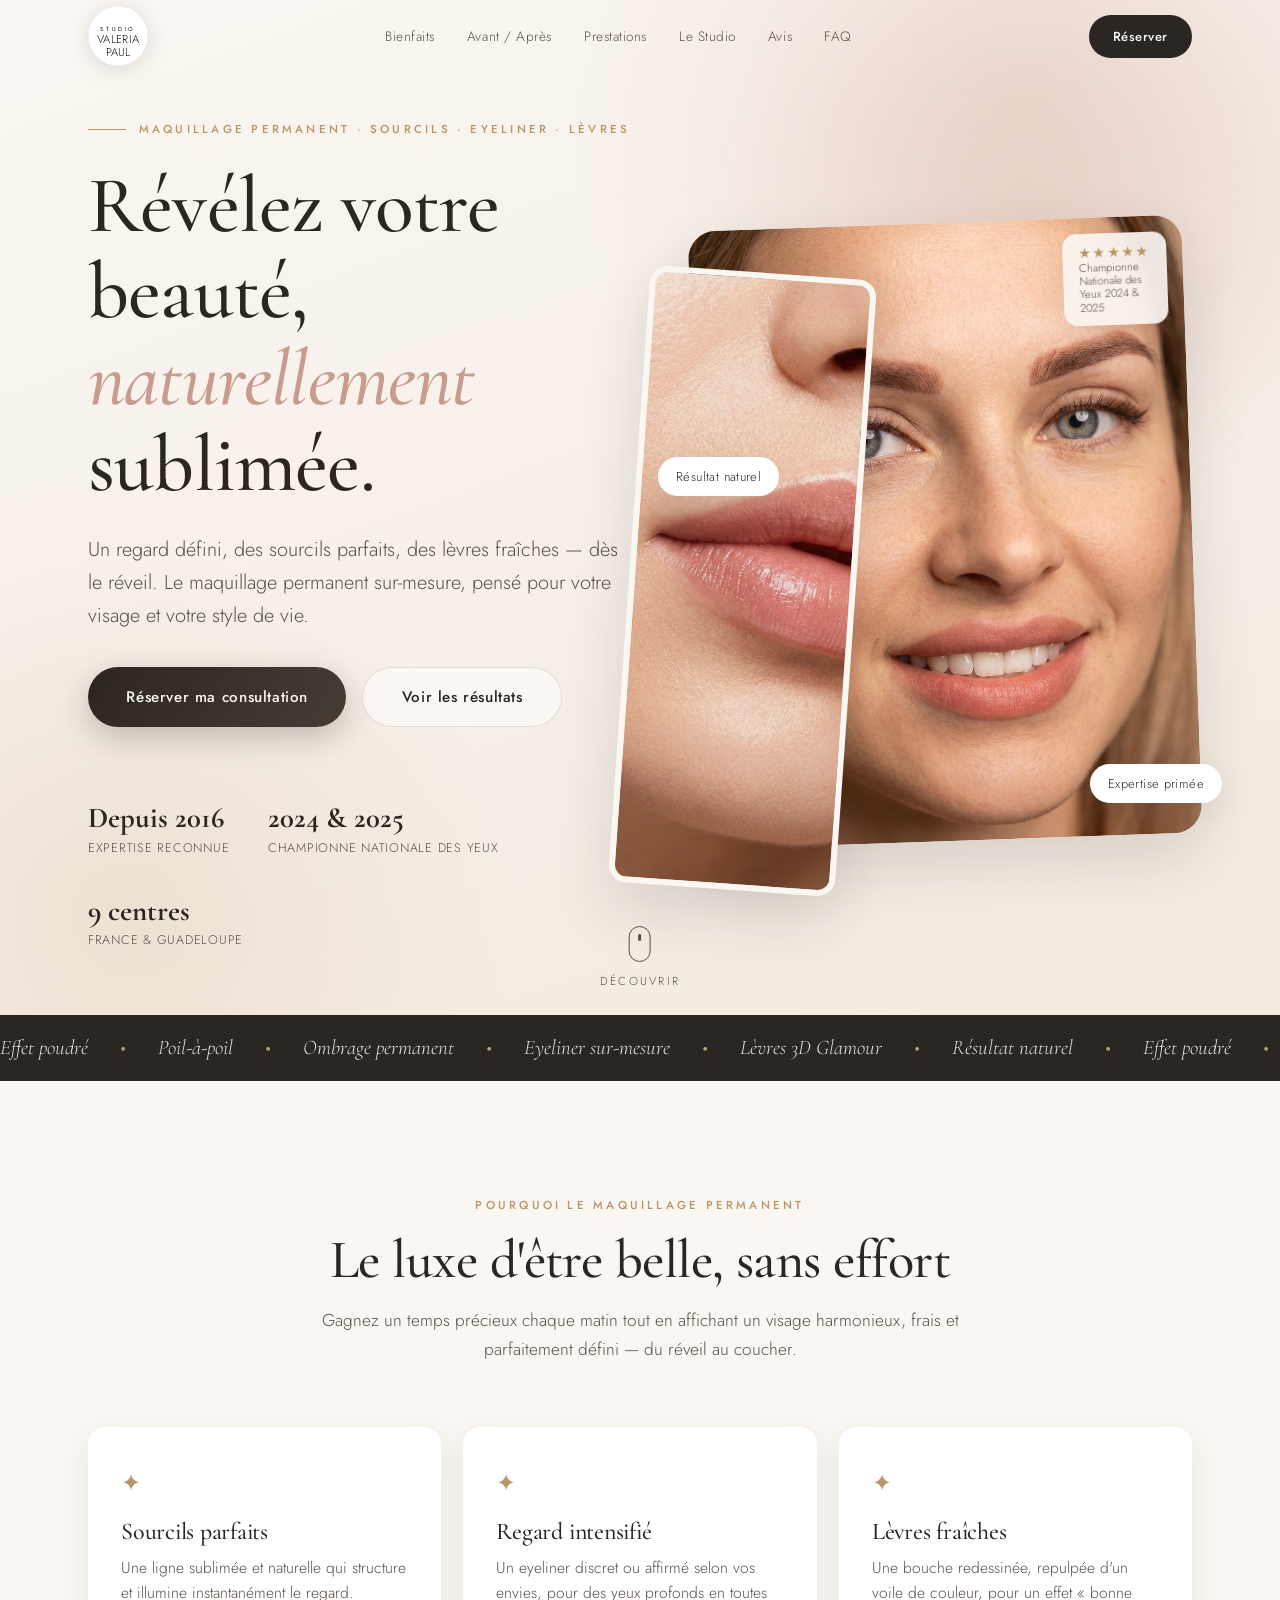
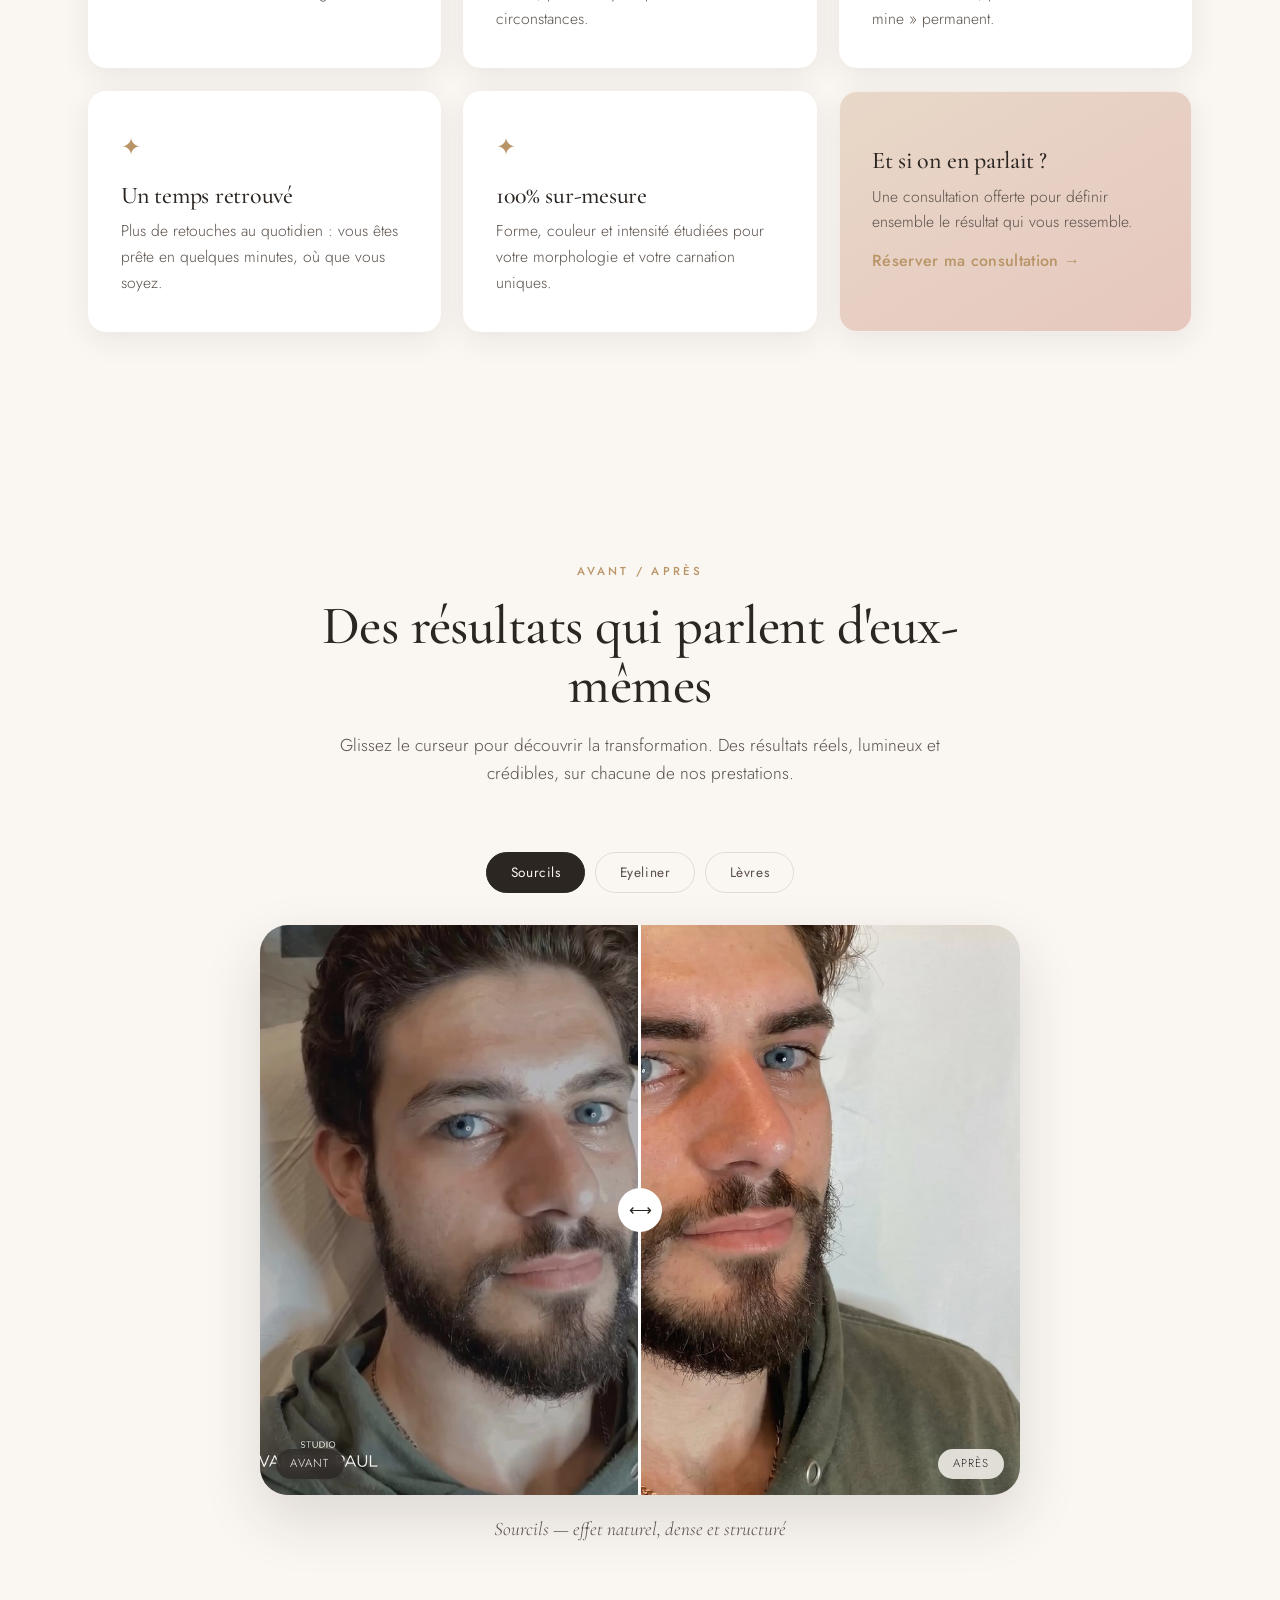
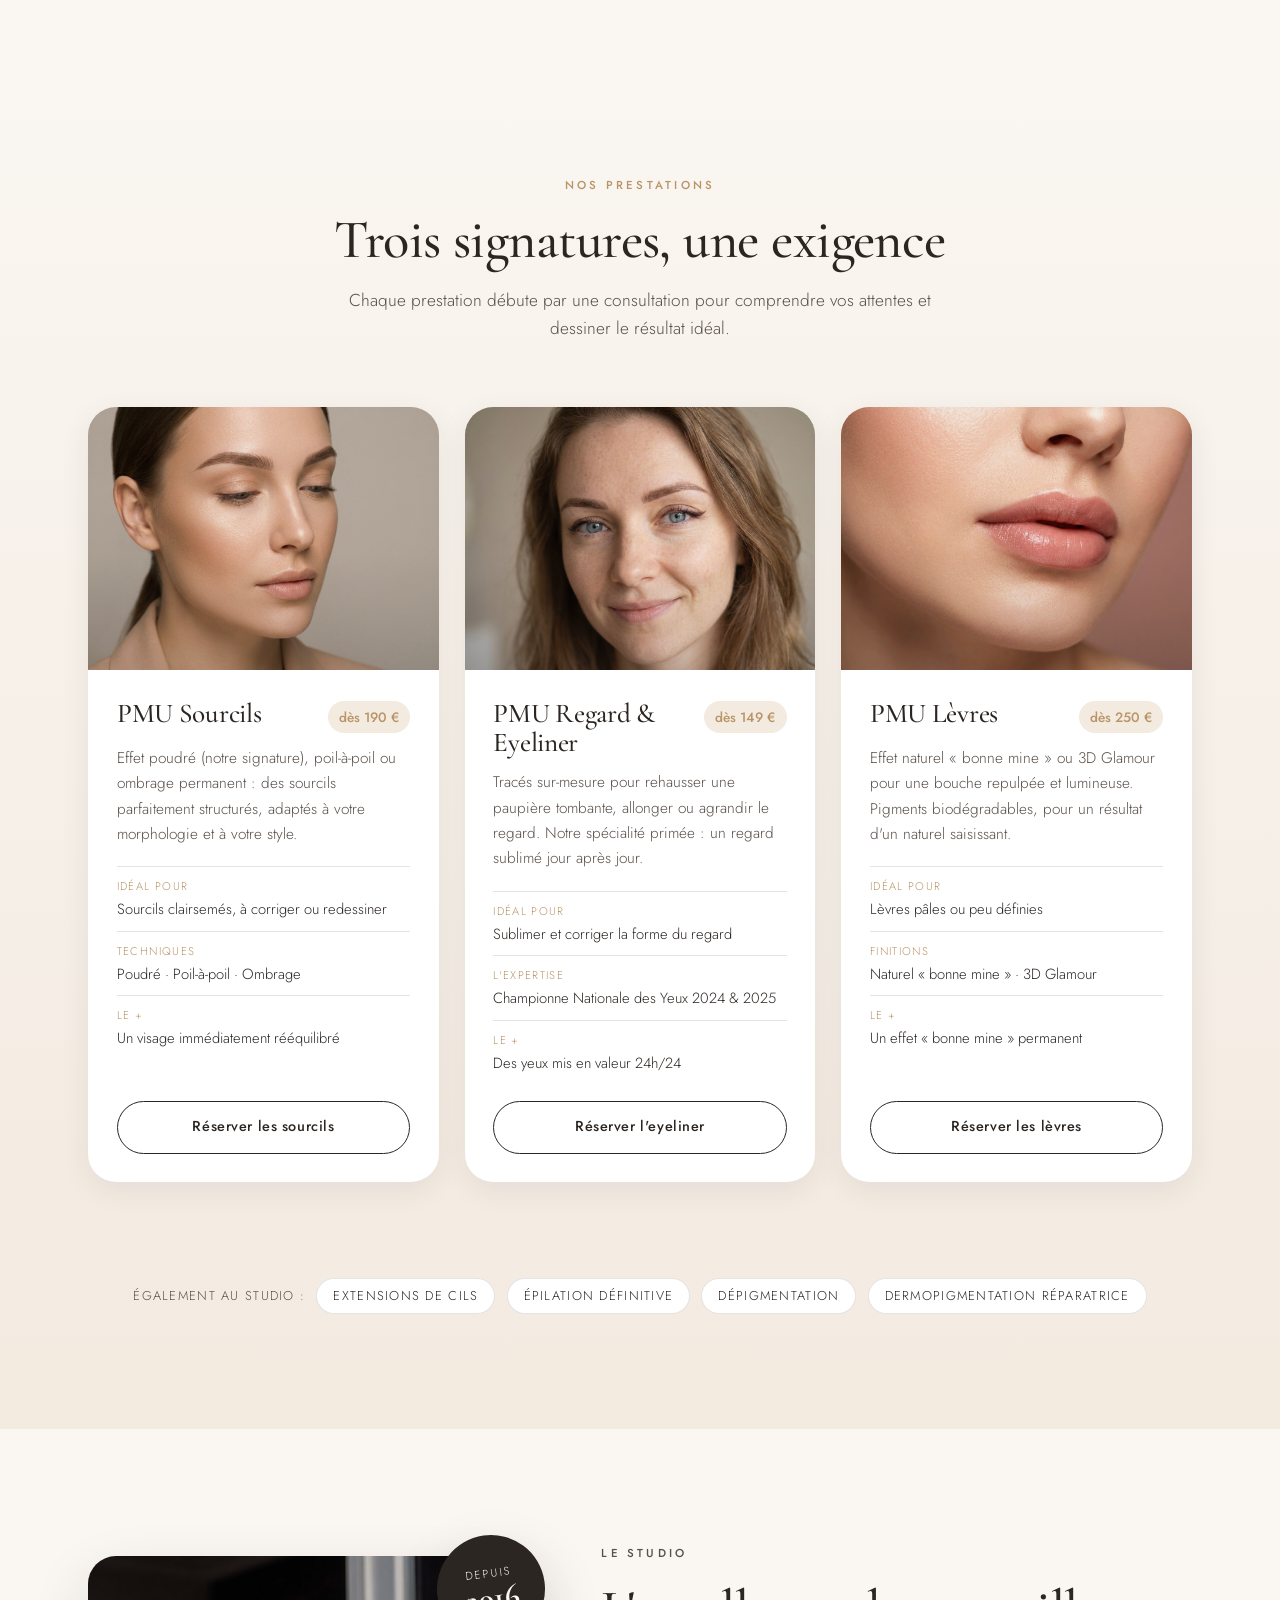
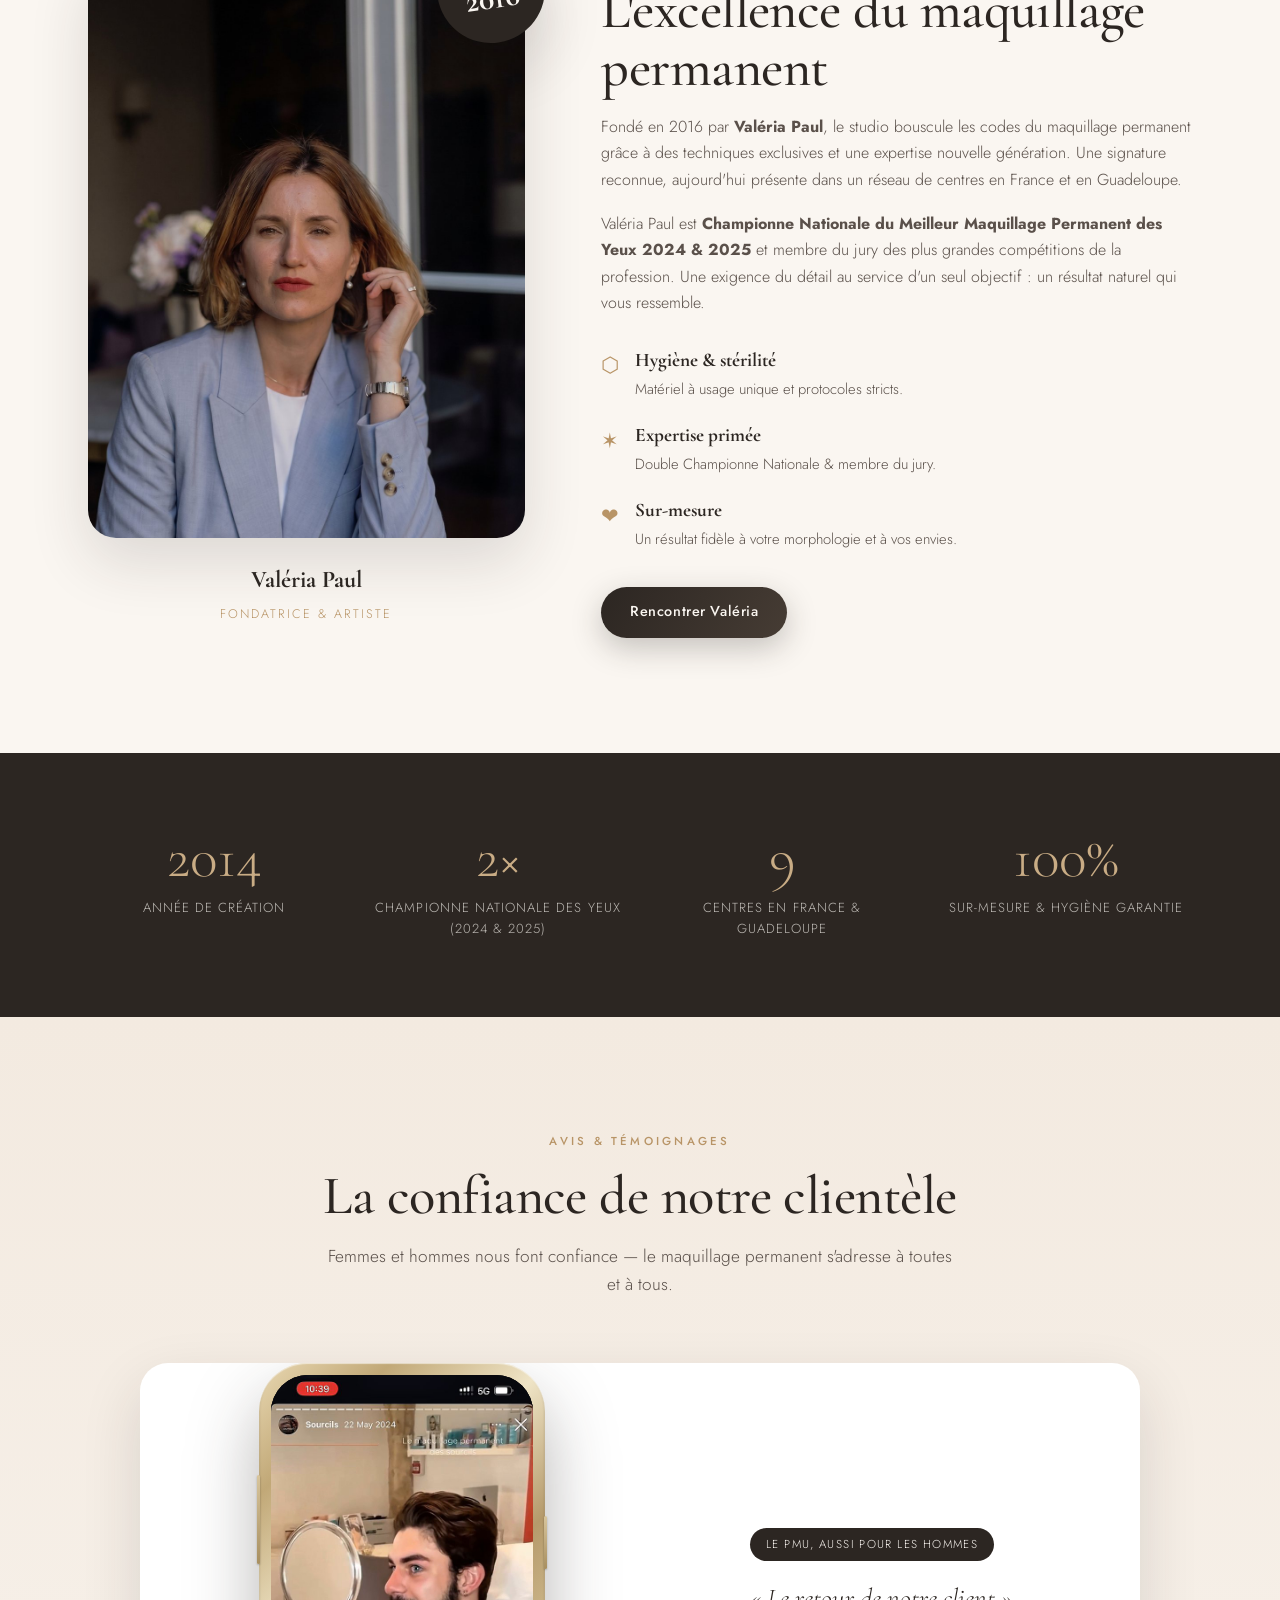
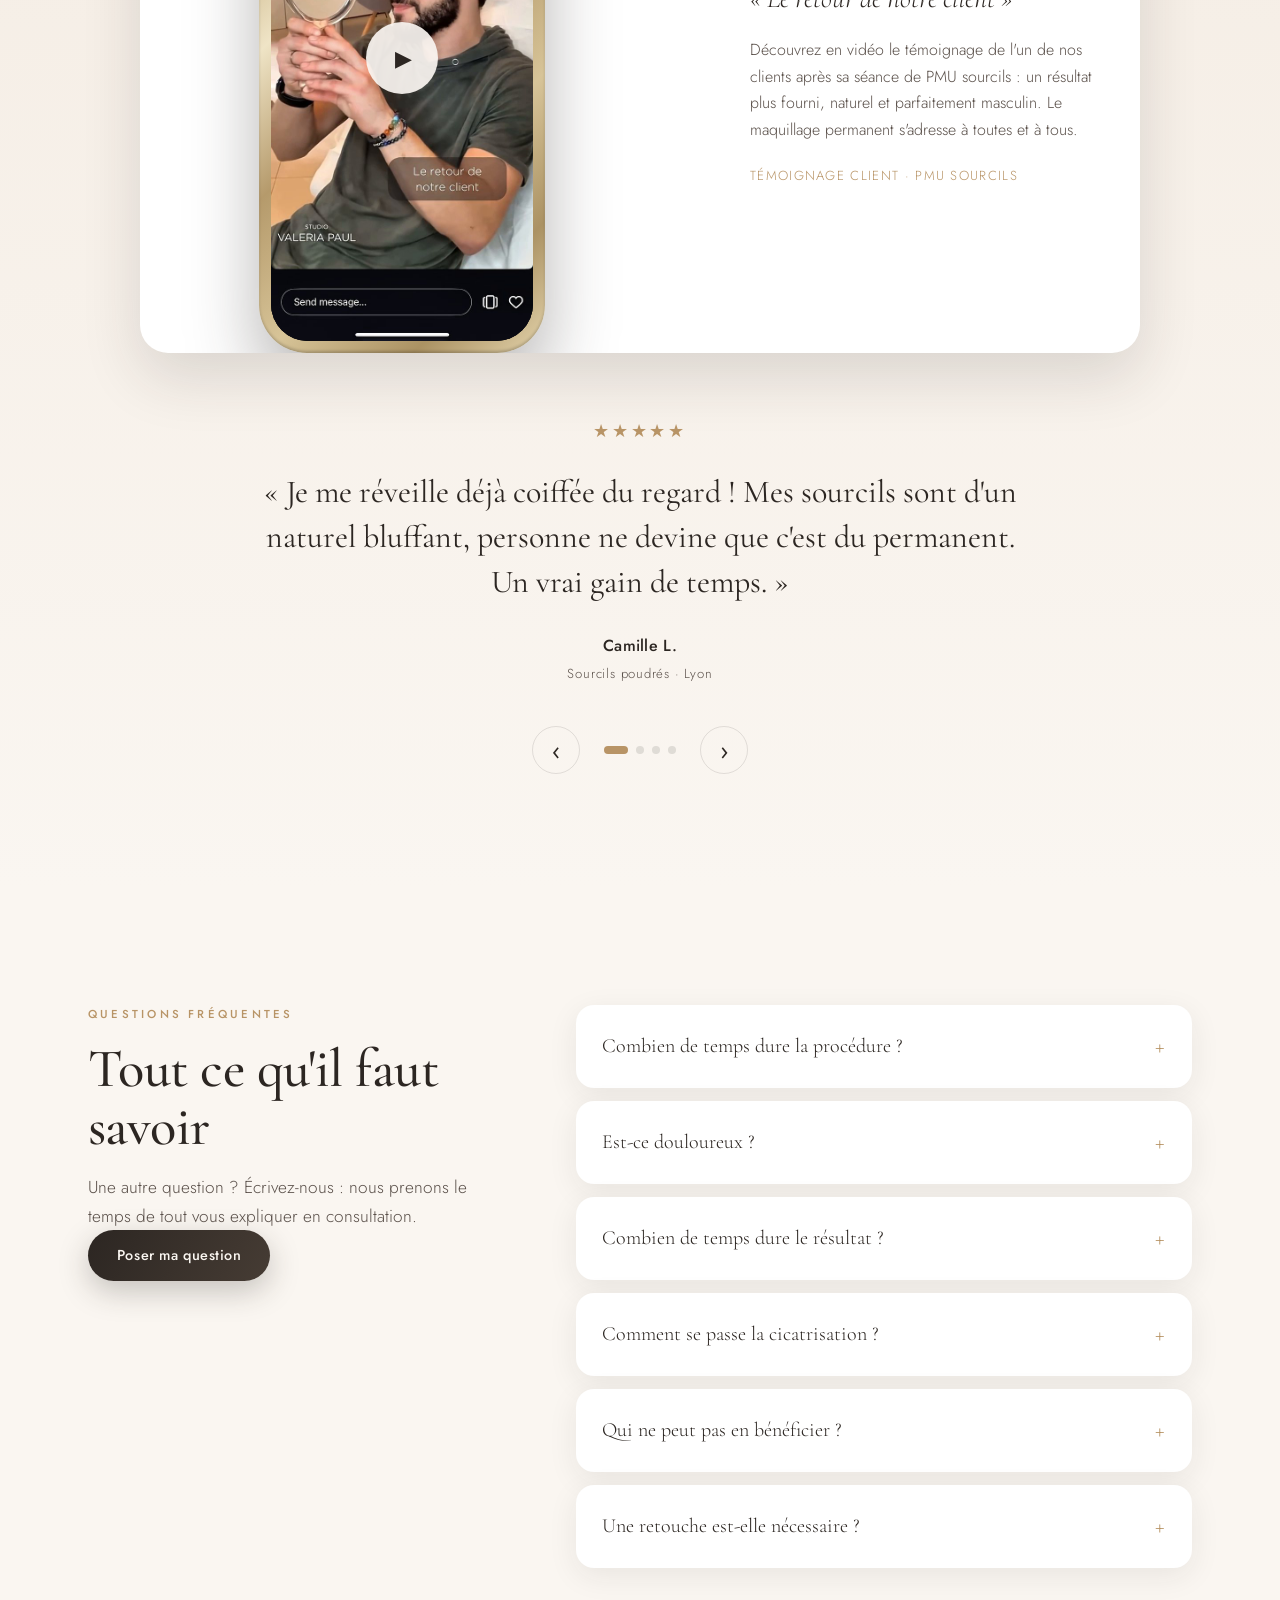
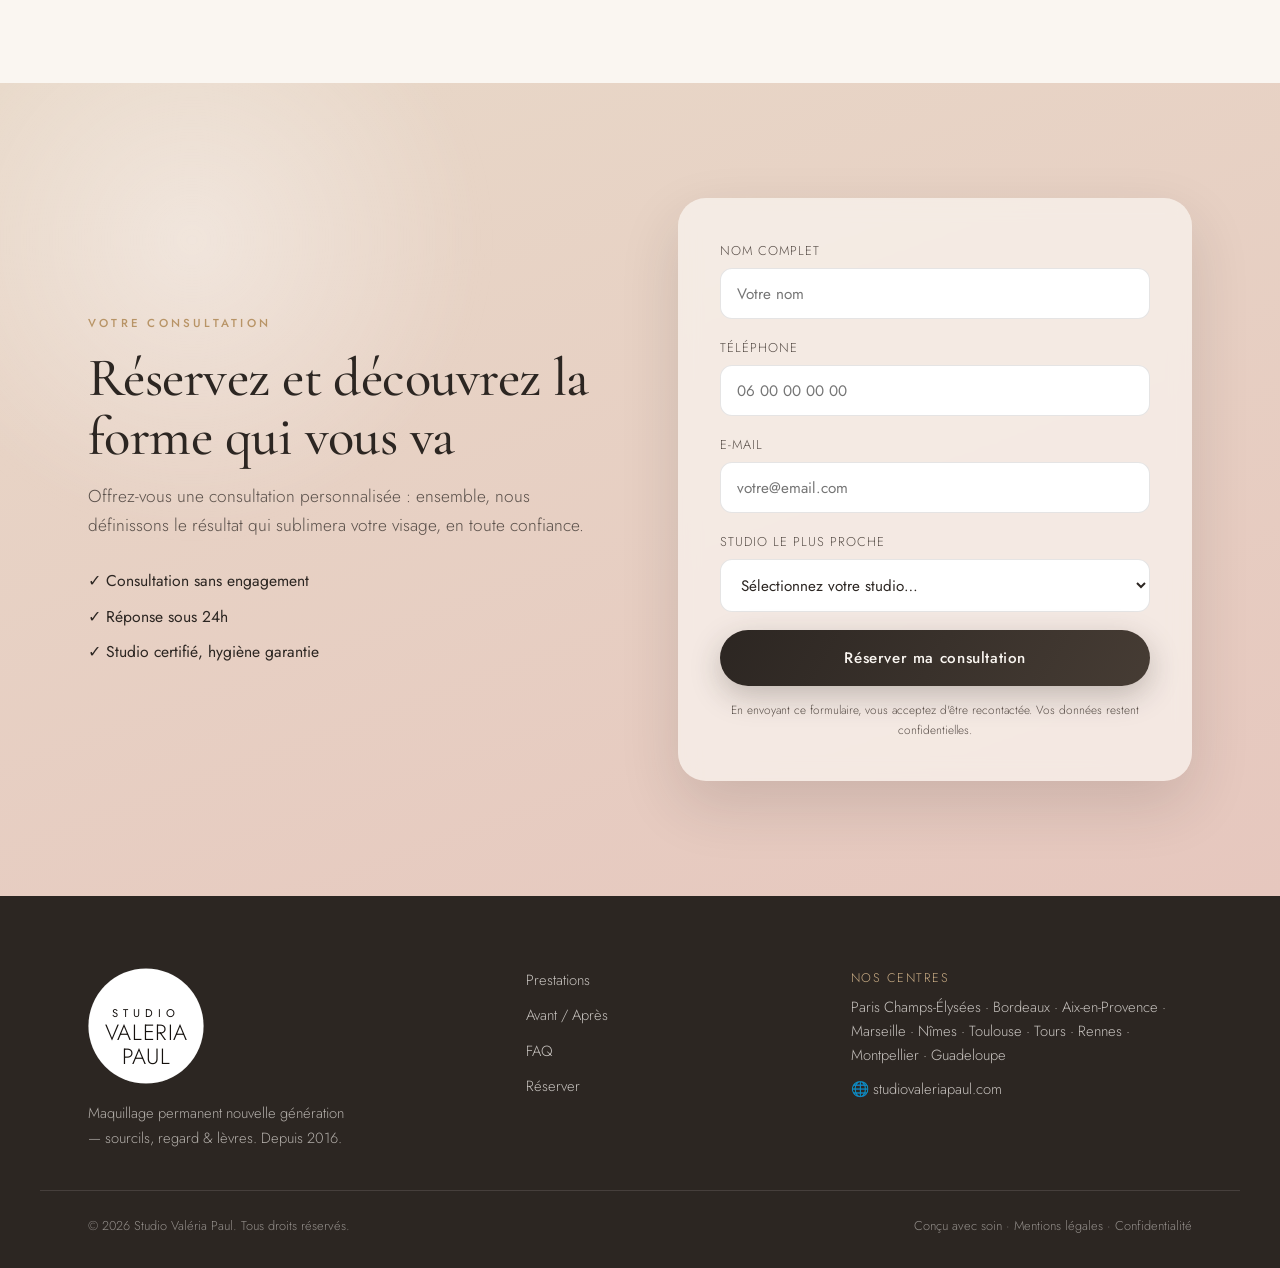
==== commit ffdcd8c9: "Fix booking form: AJAX submit with inline thank-you + Meta Pixel Lead The form now submits via fetch" ====
--- a/index.html
+++ b/index.html
@@ -541,8 +541,8 @@
             <input type="email" id="email" name="email" placeholder="votre@email.com" required />
           </div>
           <div class="field">
-            <label for="studio">Studio le plus proche</label>
-            <select id="studio" name="studio" required>
+            <label for="studioSelect">Studio le plus proche</label>
+            <select id="studioSelect" name="studio" required>
               <option value="" disabled selected>Sélectionnez votre studio…</option>
               <option value="Paris">Paris</option>
               <option value="Toulouse">Toulouse</option>
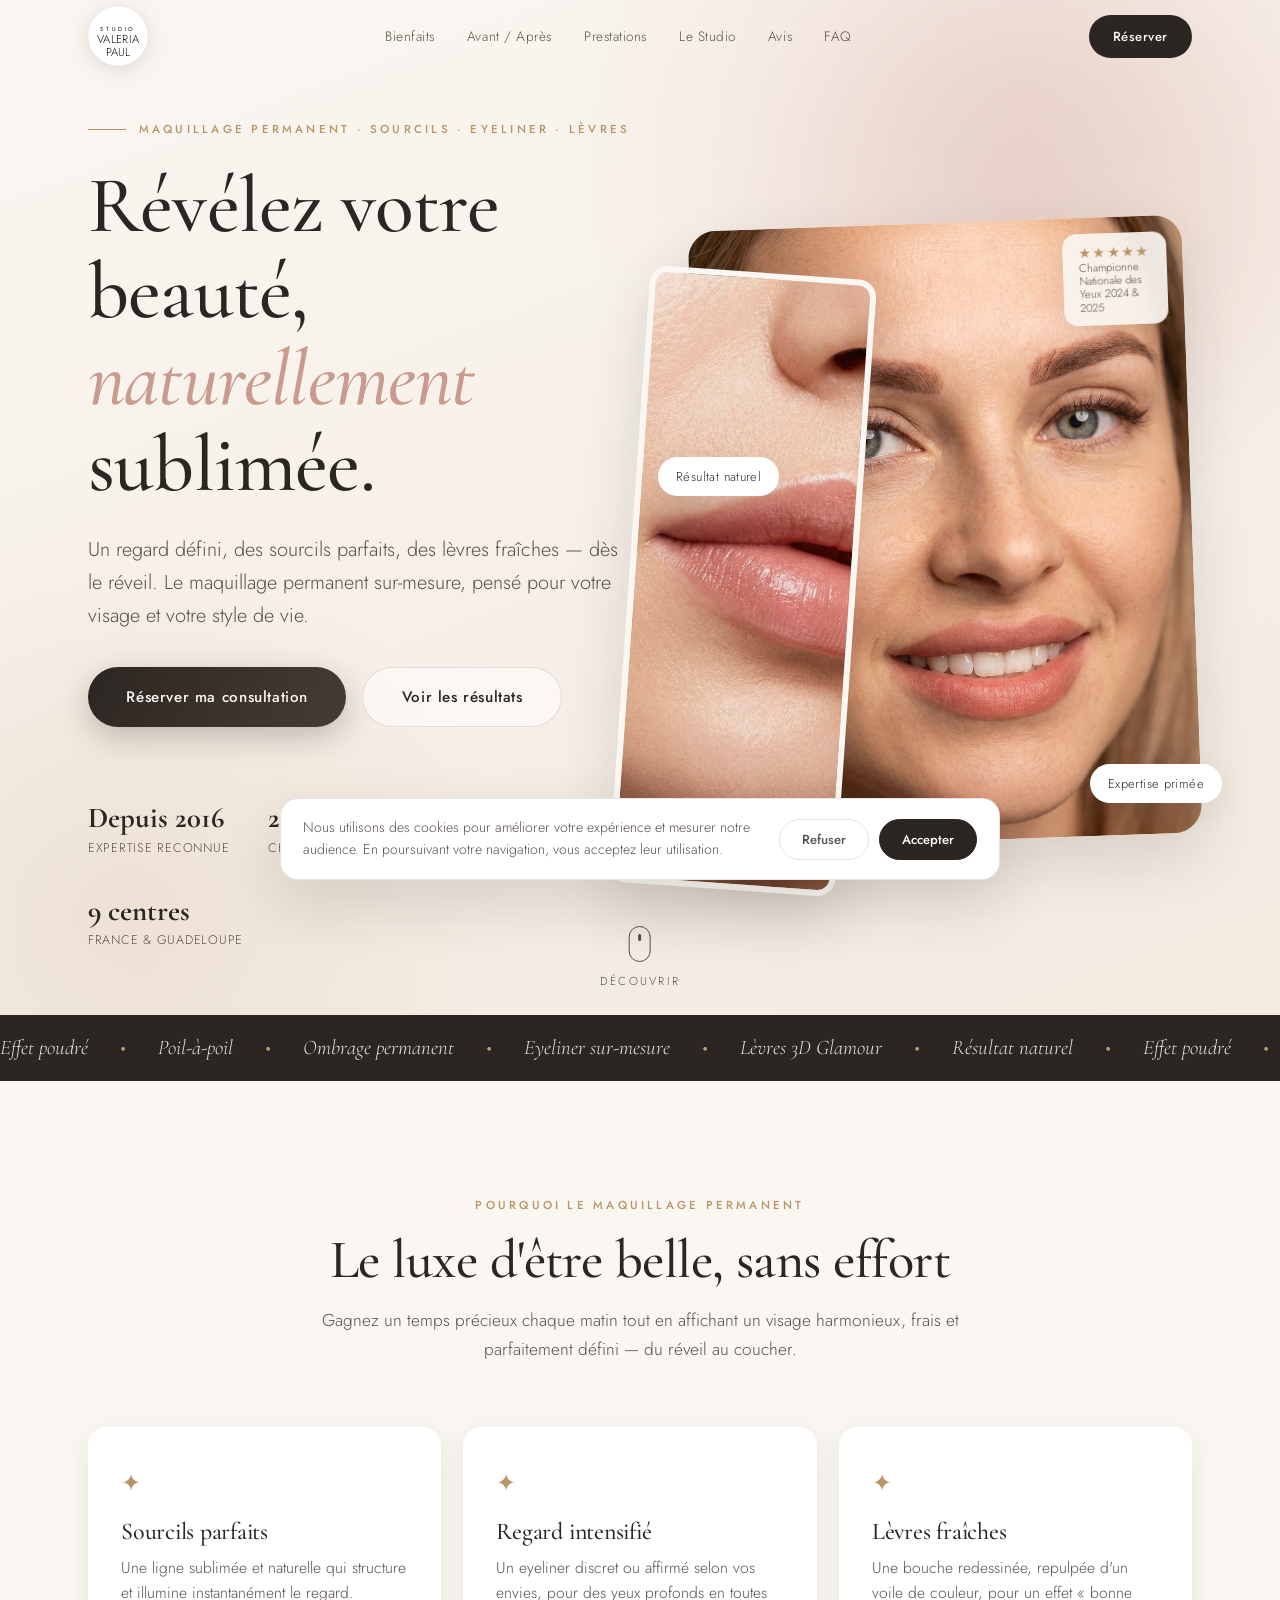
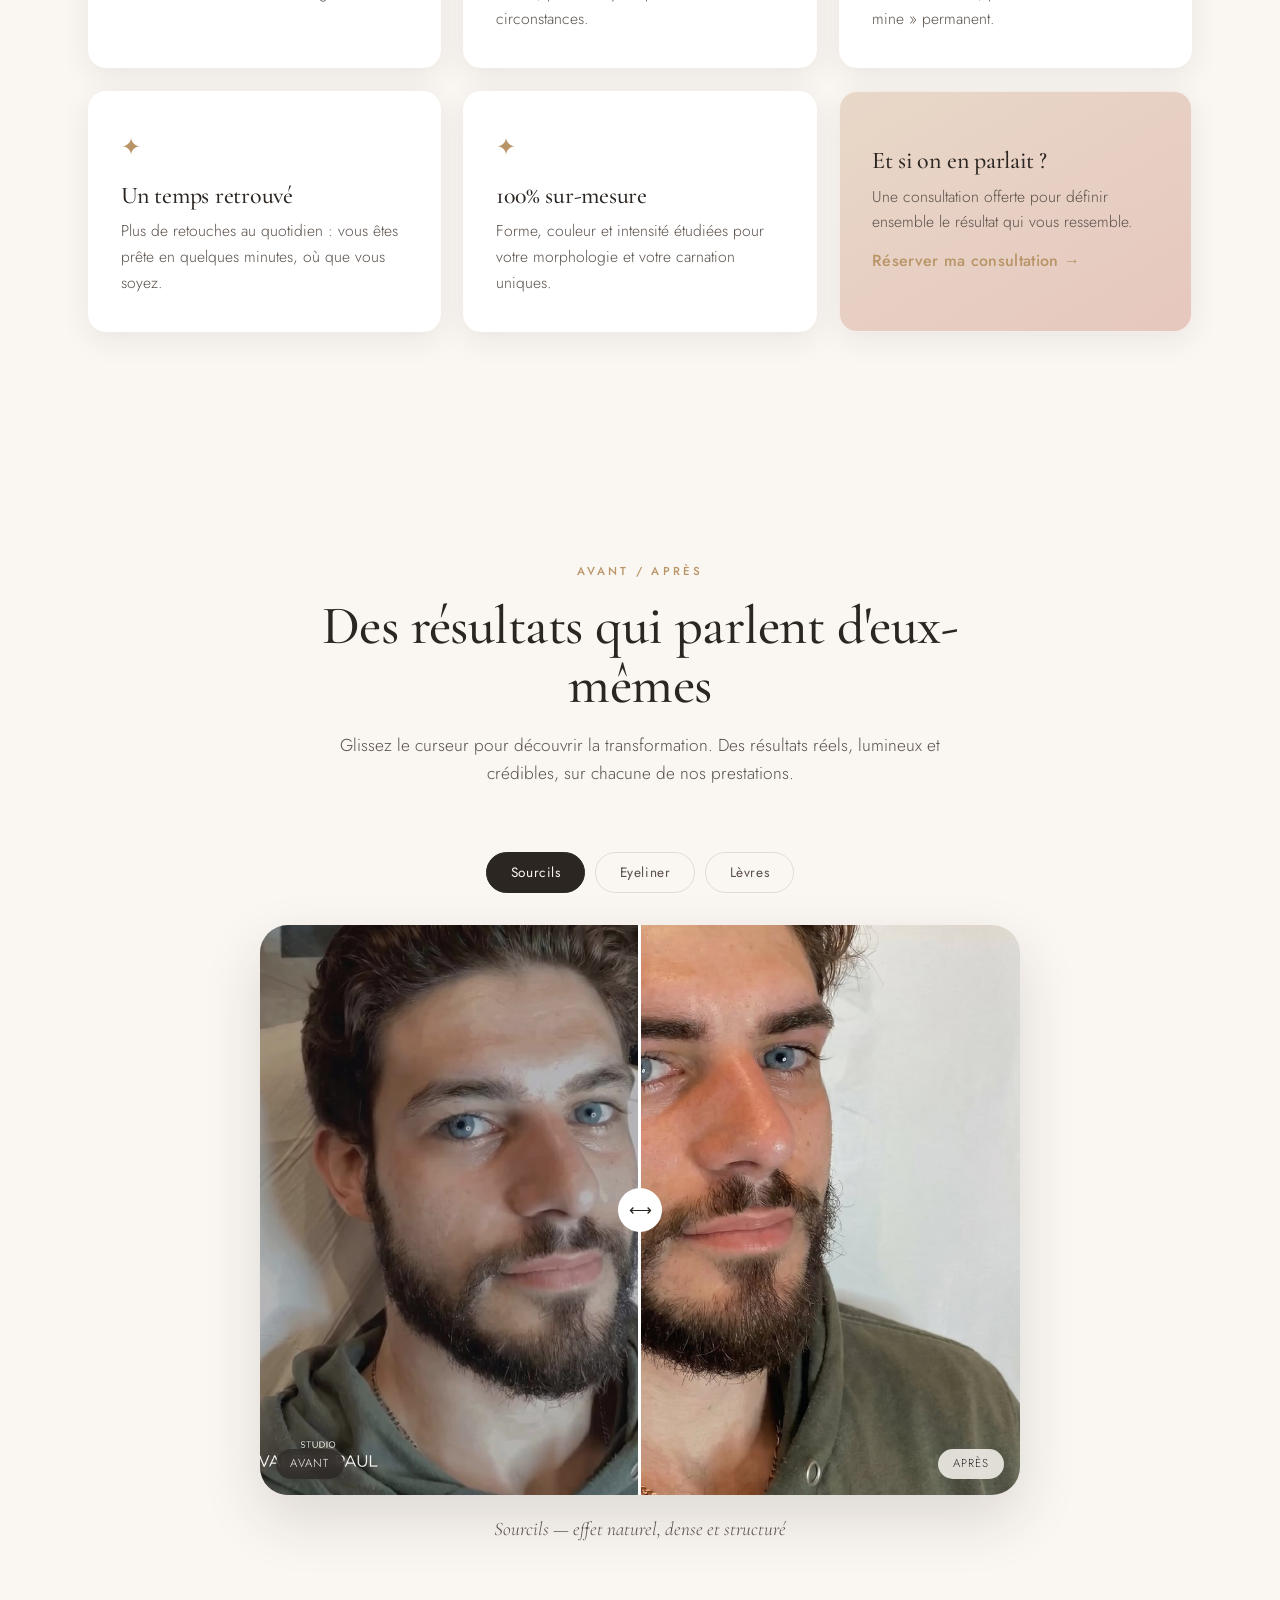
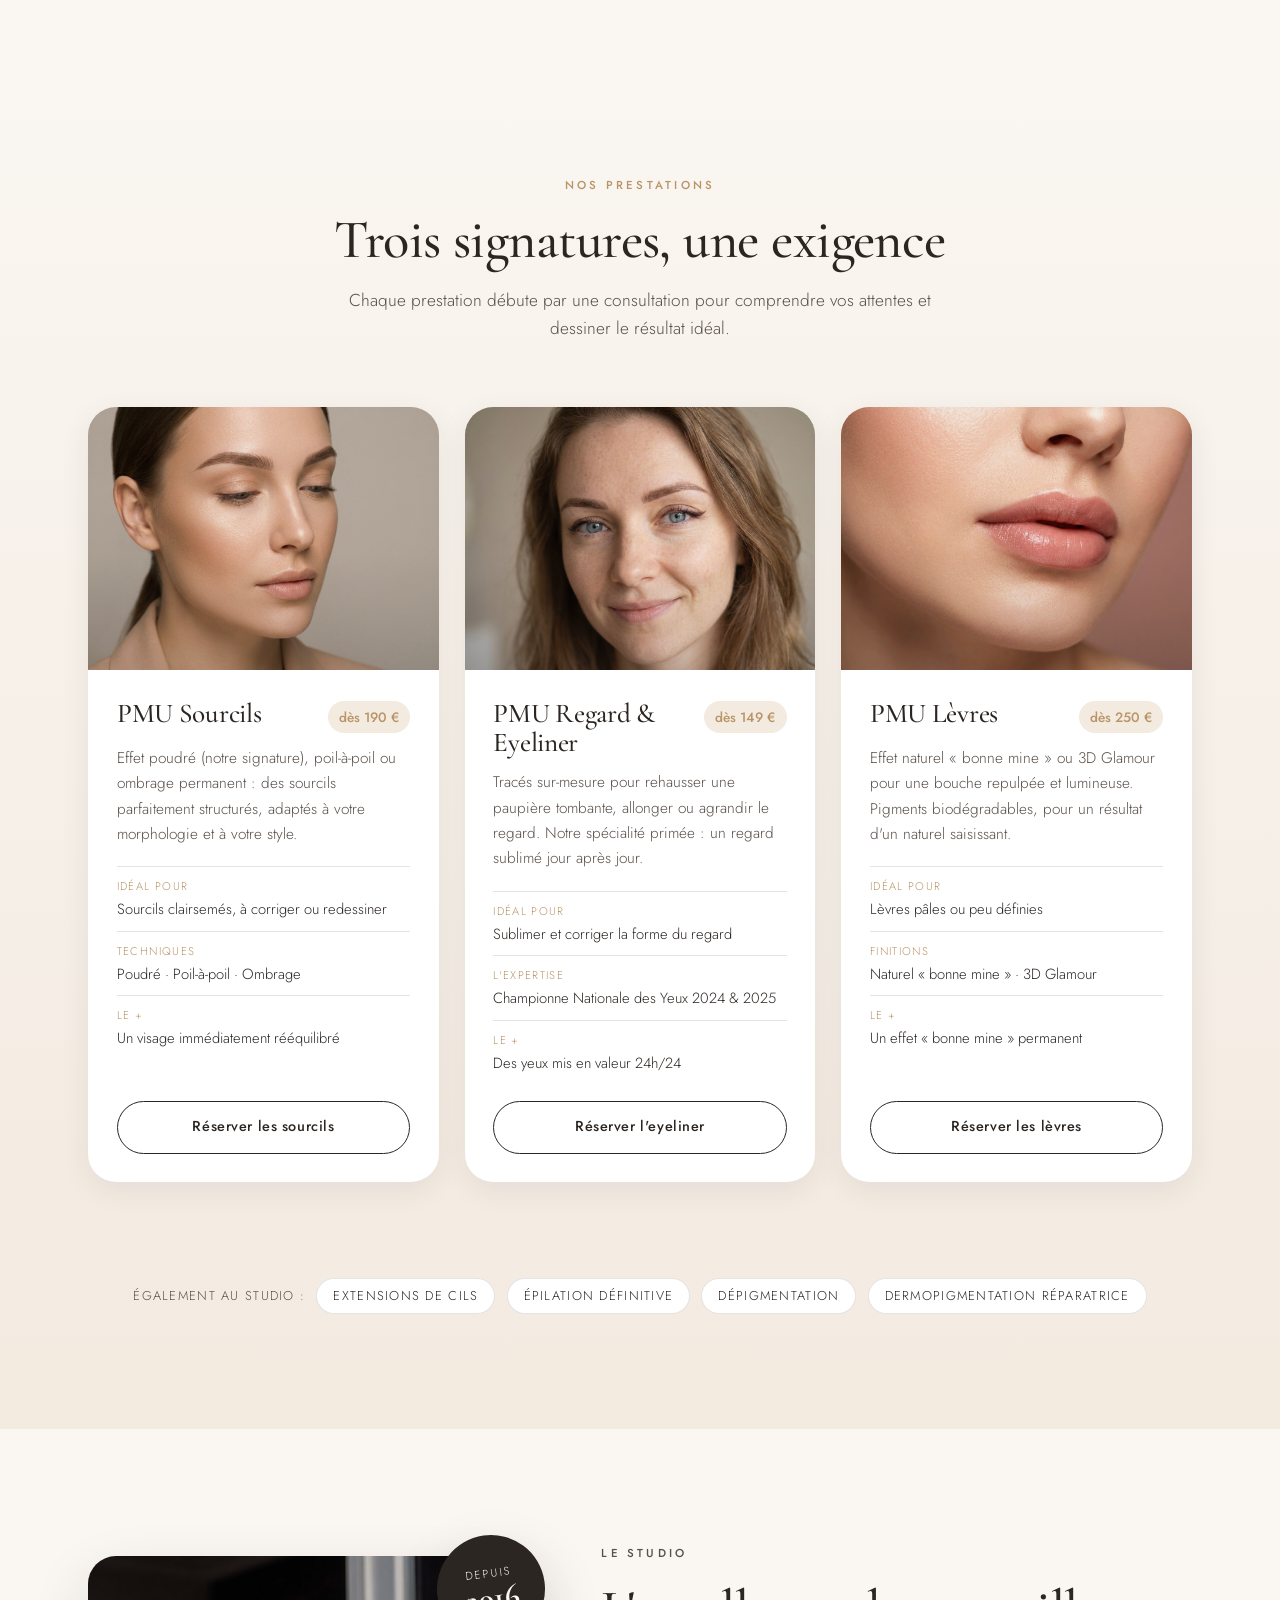
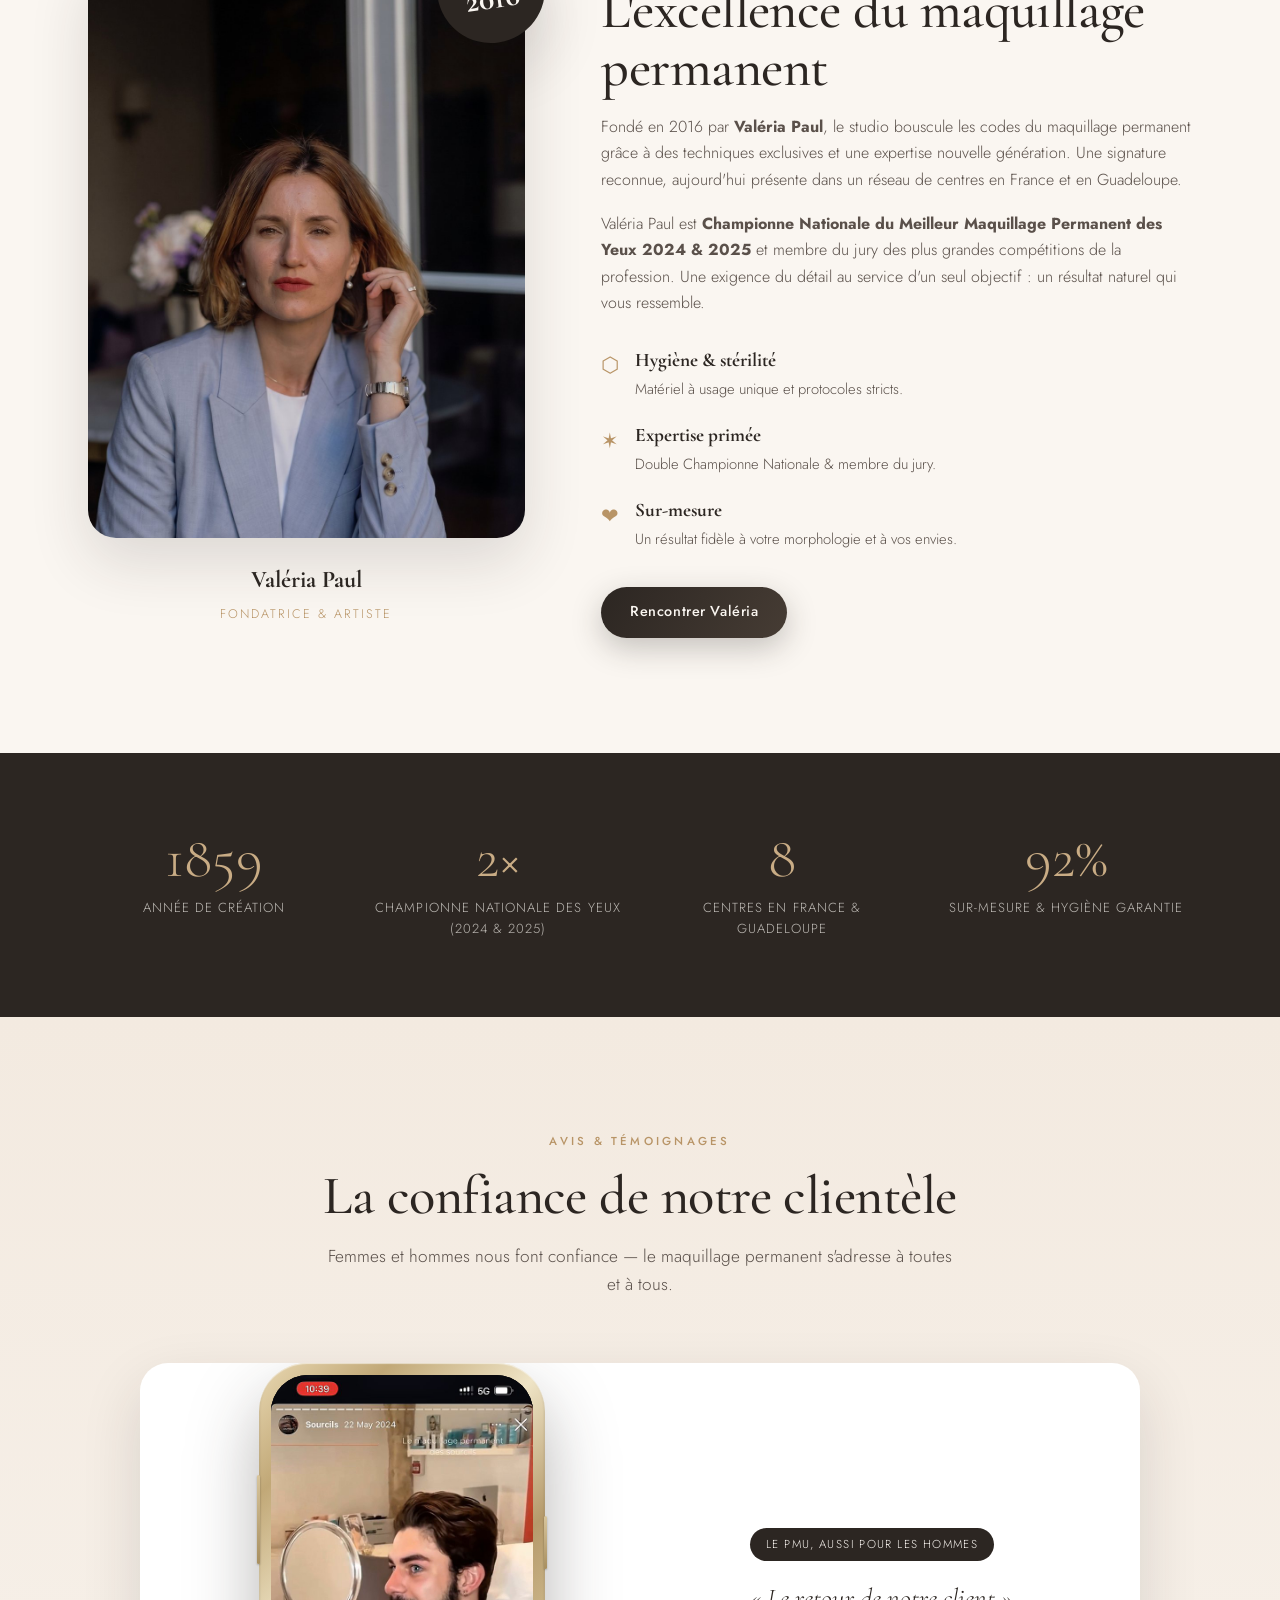
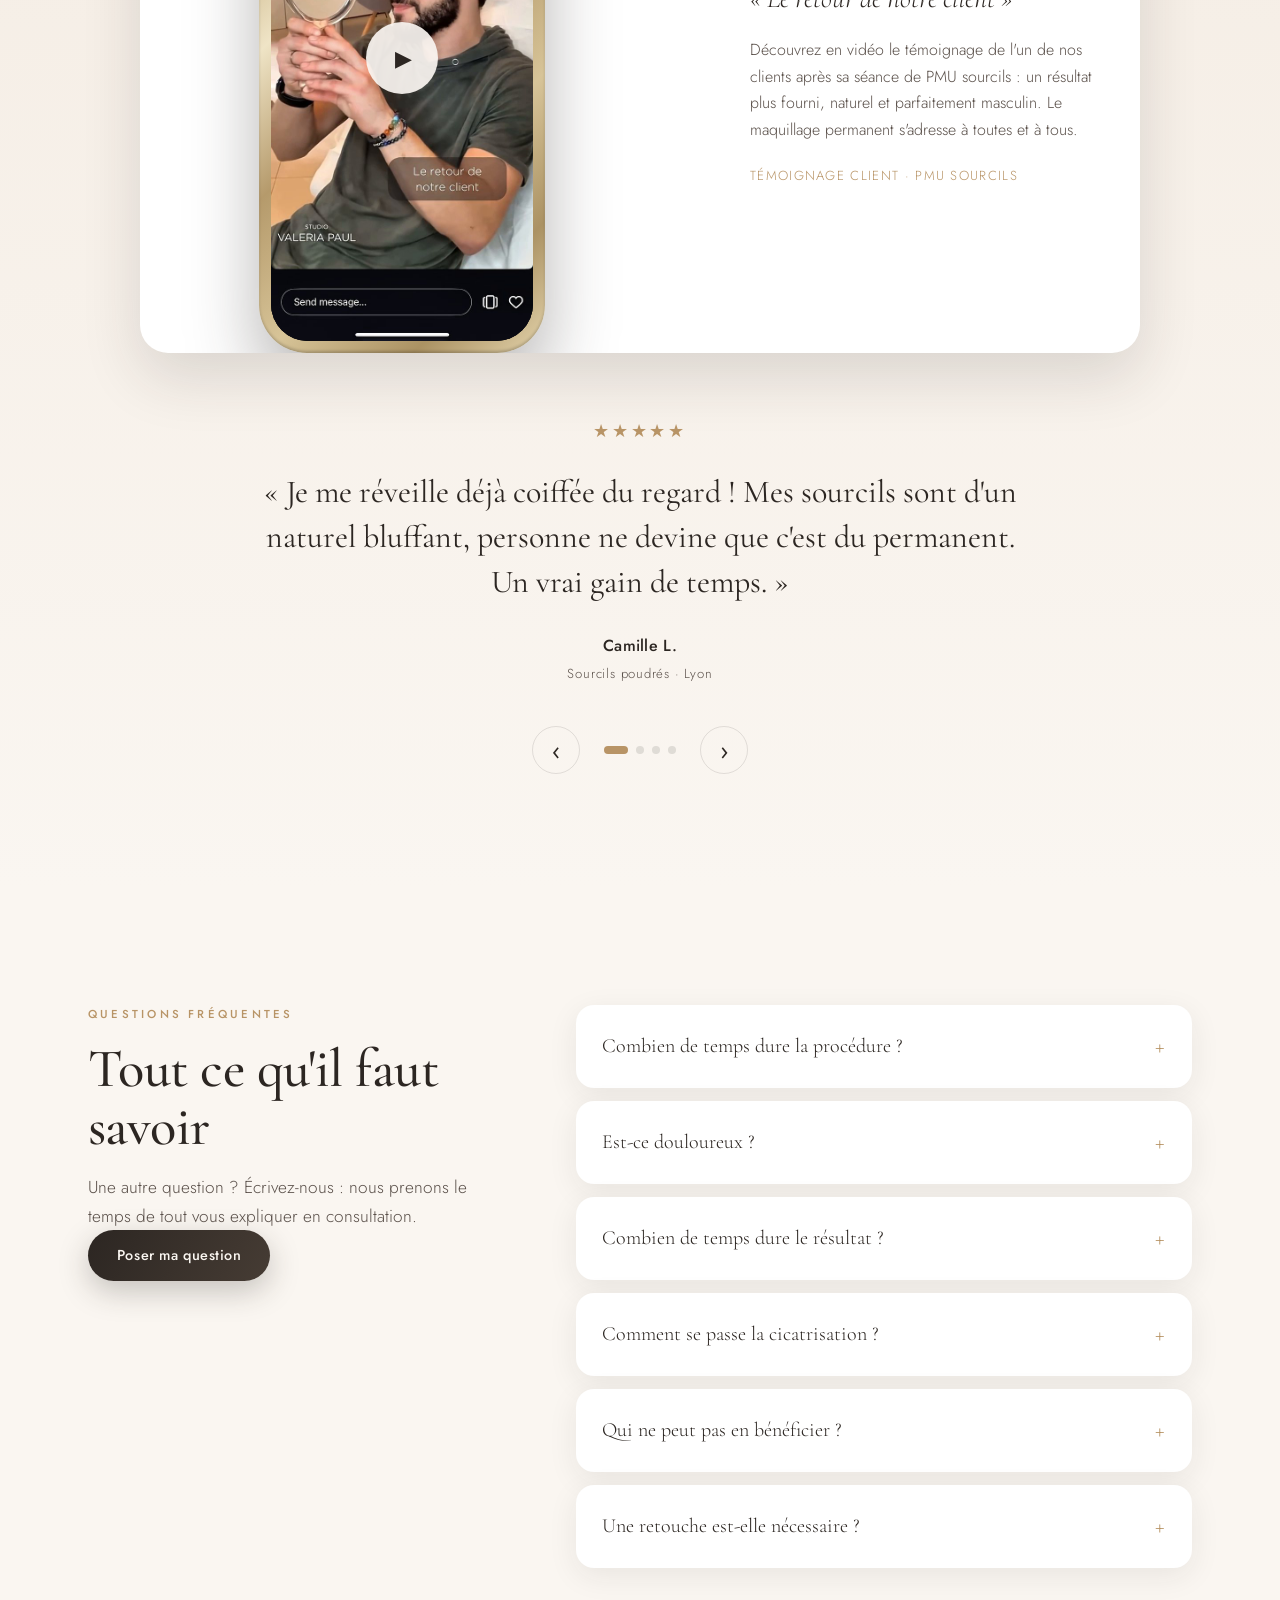
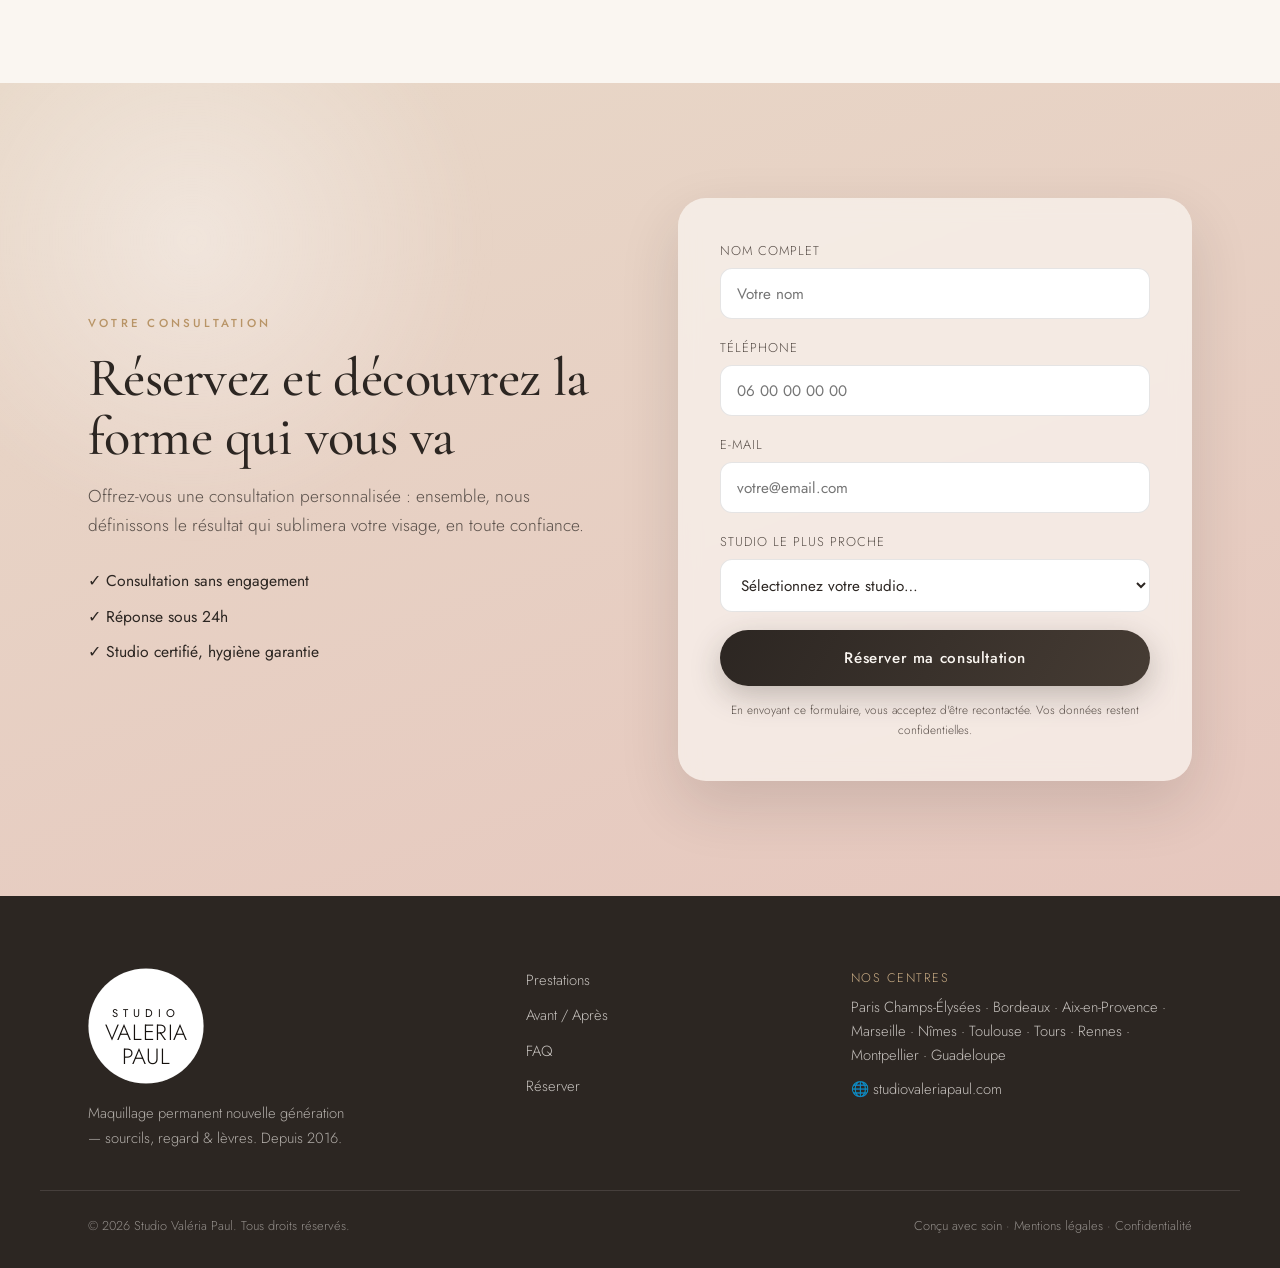
==== commit 59723382: "Add informational cookie banner Purely visual consent banner (Accepter / Refuser) — dismisses on cli" ====
--- a/index.html
+++ b/index.html
@@ -589,6 +589,18 @@
   <!-- Sticky mobile CTA -->
   <a href="#reservation" class="sticky-cta" id="stickyCta">Réserver ma consultation</a>
 
+  <!-- Bandeau cookies (informatif) -->
+  <div class="cookie-banner" id="cookieBanner" role="dialog" aria-live="polite" aria-label="Information cookies" hidden>
+    <p class="cookie-banner__text">
+      Nous utilisons des cookies pour améliorer votre expérience et mesurer notre audience.
+      En poursuivant votre navigation, vous acceptez leur utilisation.
+    </p>
+    <div class="cookie-banner__actions">
+      <button type="button" class="cookie-banner__btn cookie-banner__btn--ghost" data-cookie="refuse">Refuser</button>
+      <button type="button" class="cookie-banner__btn cookie-banner__btn--accept" data-cookie="accept">Accepter</button>
+    </div>
+  </div>
+
   <script src="assets/js/main.js" defer></script>
 </body>
 </html>
--- a/assets/css/styles.css
+++ b/assets/css/styles.css
@@ -606,3 +606,35 @@
   *, *::before, *::after { animation-duration: 0.001ms !important; animation-iteration-count: 1 !important; transition-duration: 0.001ms !important; scroll-behavior: auto !important; }
   .reveal { opacity: 1; transform: none; }
 }
+
+/* ---------- Bandeau cookies (informatif) ---------- */
+.cookie-banner {
+  position: fixed; left: 50%; bottom: 20px; transform: translate(-50%, 16px);
+  z-index: 200; width: min(720px, calc(100% - 32px));
+  display: flex; flex-wrap: wrap; align-items: center; gap: 14px 24px;
+  padding: 18px 22px; background: var(--white);
+  border: 1px solid var(--line); border-radius: var(--radius);
+  box-shadow: var(--shadow-md);
+  opacity: 0; visibility: hidden;
+  transition: opacity .35s var(--ease), transform .35s var(--ease), visibility .35s;
+}
+.cookie-banner.is-visible { opacity: 1; visibility: visible; transform: translate(-50%, 0); }
+.cookie-banner__text {
+  flex: 1 1 280px; margin: 0; font-family: var(--sans);
+  font-size: .88rem; line-height: 1.55; color: var(--ink-soft);
+}
+.cookie-banner__actions { display: flex; gap: 10px; margin-left: auto; }
+.cookie-banner__btn {
+  font-family: var(--sans); font-size: .82rem; font-weight: 500;
+  padding: 10px 22px; border-radius: 40px; cursor: pointer;
+  border: 1px solid var(--line); background: transparent; color: var(--ink-soft);
+  transition: background .2s var(--ease), color .2s var(--ease), transform .2s var(--ease);
+}
+.cookie-banner__btn--ghost:hover { background: var(--cream); }
+.cookie-banner__btn--accept { background: var(--ink); color: var(--white); border-color: var(--ink); }
+.cookie-banner__btn--accept:hover { background: var(--gold); border-color: var(--gold); transform: translateY(-1px); }
+@media (max-width: 520px) {
+  .cookie-banner { bottom: 0; width: 100%; border-radius: var(--radius) var(--radius) 0 0; }
+  .cookie-banner__actions { width: 100%; }
+  .cookie-banner__btn { flex: 1; }
+}
